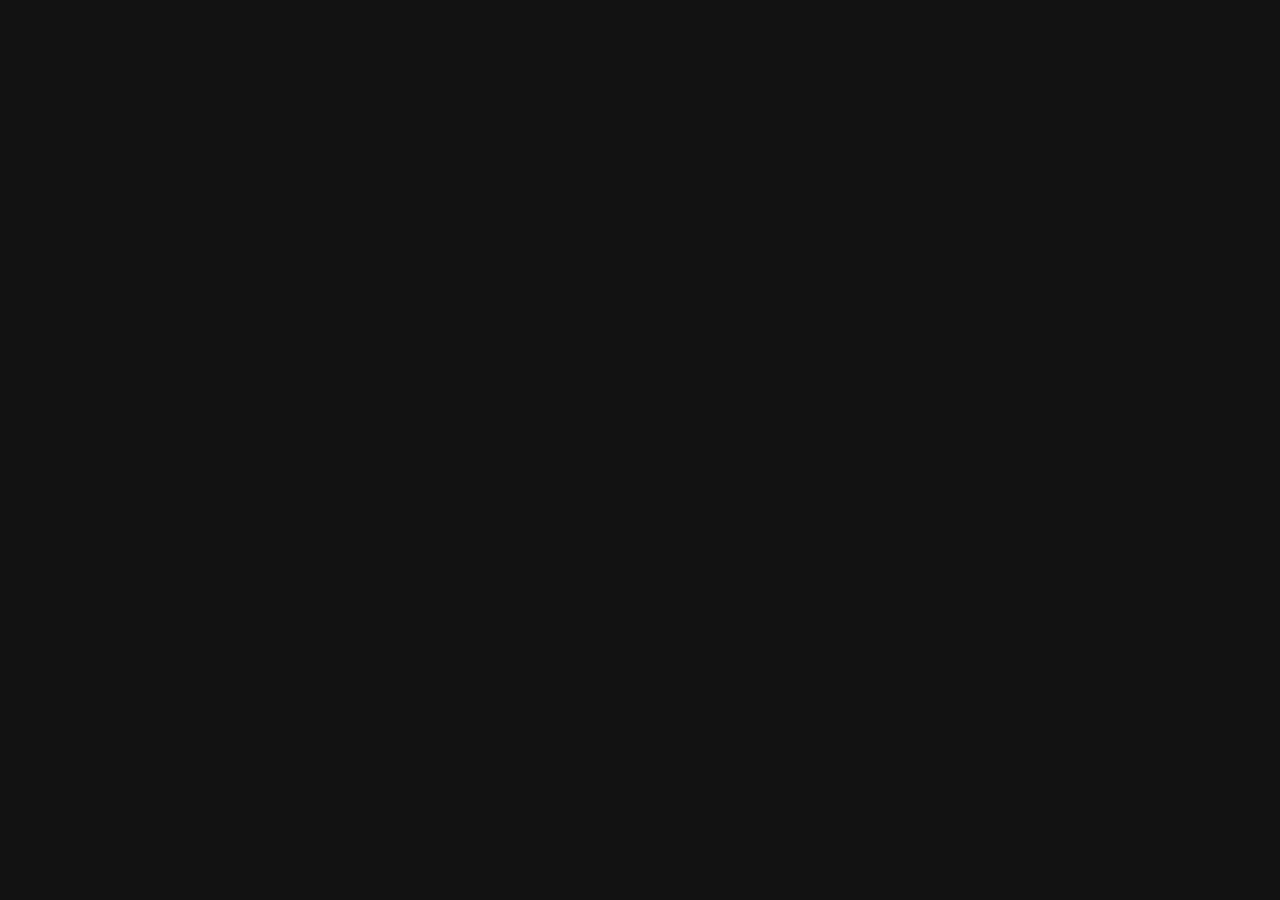
==== index.html @ 2332239e "Переписан лендинг: новая вёрстка, стили и JS (без багов, весь контент и SEO сохранены)" ====
<!DOCTYPE html>
<html lang="ru" class="no-js">
<head>
  <meta charset="UTF-8" />
  <meta name="viewport" content="width=device-width, initial-scale=1" />
  <meta name="description" content="Exeyta Launcher — красивый лаунчер Minecraft с редактором скинов и быстрым запуском." />
  <meta name="theme-color" content="#0a0710" />
  <meta name="color-scheme" content="dark" />
  <meta name="google-site-verification" content="S-ZU_tJ8VzQIzb7MxBhyv6R2FcTEi8RpM3qHMCzHUAI" />
  <meta name="keywords" content="Exeyta, Exeyta Launcher, лаунчер майнкрафт, скачать лаунчер майнкрафт, редактор скинов майнкрафт, красивый лаунчер майнкрафт, быстрый запуск майнкрафт, лаунчер для майнкрафта, Minecraft launcher, Minecraft skins editor, download Minecraft launcher, майнкрафт ланчер, майнкрафт лаунчер скачать" />
  <meta name="author" content="Exeyta" />
  <title>Exeyta Launcher — лаунчер Minecraft с редактором скинов</title>
  <link rel="canonical" href="https://exeyta.github.io/" />
  <link rel="alternate" href="https://exeyta.github.io/" hreflang="ru" />
  <link rel="alternate" href="https://exeyta.github.io/" hreflang="en" />
  <meta property="og:type" content="website" />
  <meta property="og:url" content="https://exeyta.github.io/" />
  <meta property="og:title" content="Exeyta Launcher — лаунчер Minecraft с редактором скинов" />
  <meta property="og:description" content="Красивый лаунчер Minecraft с редактором скинов и быстрым запуском. Скачай Exeyta Launcher для Windows." />
  <meta property="og:site_name" content="Exeyta Launcher" />
  <meta property="og:locale" content="ru_RU" />
  <meta property="og:image" content="https://exeyta.github.io/assets/launcher-ui.svg" />
  <meta property="og:image:width" content="1200" />
  <meta property="og:image:height" content="630" />
  <meta property="og:image:type" content="image/svg+xml" />
  <meta name="twitter:card" content="summary_large_image" />
  <meta name="twitter:site" content="@exeyta" />
  <meta name="twitter:creator" content="@exeyta" />
  <meta name="twitter:title" content="Exeyta Launcher — лаунчер Minecraft" />
  <meta name="twitter:description" content="Красивый лаунчер Minecraft с редактором скинов и быстрым запуском." />
  <meta name="twitter:image" content="https://exeyta.github.io/assets/launcher-ui.svg" />
  <script type="application/ld+json">
  {
    "@context": "https://schema.org",
    "@type": ["Organization", "WebApplication"],
    "name": "Exeyta Launcher",
    "alternateName": "Exeyta",
    "url": "https://exeyta.github.io/",
    "logo": { "@type": "ImageObject", "url": "https://exeyta.github.io/assets/favicon.svg" },
    "image": "https://exeyta.github.io/assets/launcher-ui.svg",
    "description": "Красивый лаунчер Minecraft с редактором скинов и быстрым запуском.",
    "applicationCategory": "GameApplication",
    "operatingSystem": "Windows",
    "offers": { "@type": "Offer", "price": "0", "priceCurrency": "USD", "availability": "https://schema.org/InStock" },
    "sameAs": [ "https://t.me/exeyta", "https://github.com/exeyta/exeyta-launcher" ]
  }
  </script>
  <noscript>
    <style>
      .panel { display: none !important; }
      .panel.is-active { display: block !important; }
      .tab { opacity: 0.5; }
      .tab.is-active { opacity: 1; }
      .js-only { display: none !important; }
      .hide-js { display: none !important; }
    </style>
  </noscript>
  <link rel="stylesheet" href="style.css" />
</head>
<body class="hide-js">
  <canvas id="particles" class="canvas-bg" aria-hidden="true"></canvas>
  <header class="header" role="banner">
    <div class="header-inner">
      <a class="brand" aria-label="Exeyta Launcher">
        <svg viewBox="0 0 24 24" width="24" height="24" fill="none" stroke="currentColor" stroke-width="1.6" stroke-linecap="round" stroke-linejoin="round" aria-hidden="true"><circle cx="12" cy="12" r="10" /><path d="M12 12l-4-4M12 12l4-4M12 12l-4 4M12 12l4 4M8 12h8" /></svg>
        <span>Exeyta Launcher</span>
      </a>
      <nav class="tabs-rail" role="tablist" aria-label="Разделы лаунчера">
        <button class="tab is-active" role="tab" id="tab-home" aria-controls="panel-home" aria-selected="true" tabindex="0"><span class="tab-glow" aria-hidden="true"></span>Главная</button>
        <button class="tab" role="tab" id="tab-features" aria-controls="panel-features" aria-selected="false" tabindex="-1"><span class="tab-glow" aria-hidden="true"></span>Возможности</button>
        <button class="tab" role="tab" id="tab-editor" aria-controls="panel-editor" aria-selected="false" tabindex="-1"><span class="tab-glow" aria-hidden="true"></span>Редактор скинов</button>
        <button class="tab" role="tab" id="tab-download" aria-controls="panel-download" aria-selected="false" tabindex="-1"><span class="tab-glow" aria-hidden="true"></span>Скачать</button>
        <span class="tab-ink" aria-hidden="true"></span>
      </nav>
      <div class="header-actions">
        <a class="btn btn-ghost" href="https://t.me/exeyta" target="_blank" rel="noopener noreferrer" aria-label="Telegram"><svg viewBox="0 0 24 24" width="18" height="18" fill="none" stroke="currentColor" stroke-width="1.8" stroke-linecap="round" stroke-linejoin="round" aria-hidden="true"><path d="M5 3l8 4.5L5 15l4 2V3z" /></svg><span class="visually-hidden">Telegram</span></a>
        <a class="btn btn-ghost" href="https://github.com/exeyta/exeyta-launcher" target="_blank" rel="noopener noreferrer" aria-label="GitHub"><svg viewBox="0 0 24 24" width="18" height="18" fill="none" stroke="currentColor" stroke-width="1.8" stroke-linecap="round" stroke-linejoin="round" aria-hidden="true"><path d="M9 19c-5 1.5-5-2.5-7-3m14 6v-3.8m0 0L9.6 12.6c-1.1-.1-1.5 1.4-1.5 1.4m14 6v-3.8m0 0L9.6 12.6c-1.1-.1-1.5 1.4-1.5 1.4m14 6v-3.8m0 0L9.6 12.6c-1.1-.1-1.5 1.4-1.5 1.4" /></svg><span class="visually-hidden">GitHub</span></a>
        <button class="btn btn-ghost mobile-menu" id="mobile-menu" aria-controls="menu-list" aria-expanded="false"><span class="visually-hidden">Меню</span></button>
      </div>
    </div>
    <div class="mobile-panel" id="menu-list" role="menu" hidden>
      <a class="mobile-item" data-tab-link="panel-home">Главная</a>
      <a class="mobile-item" data-tab-link="panel-features">Возможности</a>
      <a class="mobile-item" data-tab-link="panel-editor">Редактор скинов</a>
      <a class="mobile-item" data-tab-link="panel-download">Скачать</a>
  <main id="main" role="main">

    <!-- ================= PANEL: ГЛАВНАЯ ================= -->
    <div class="panel is-active" id="panel-home" role="tabpanel" aria-labelledby="tab-home" tabindex="0" data-panel="Главная">
      <section class="hero" aria-labelledby="hero-title">
        <div class="hero-deco" aria-hidden="true">
          <div class="hero-glow hero-glow-a"></div>
          <div class="hero-glow hero-glow-b"></div>
          <div class="hero-grid"></div>
        </div>

        <img id="hero-mock" src="assets/launcher-ui.svg" alt="Exeyta Launcher preview" class="hero-mock js-only" />

        <div class="hero-content">
          <div class="hero-eyebrow reveal" style="--i:0">Лаунчер нового поколения для Minecraft</div>
          <h1 class="hero-title reveal grad" id="hero-title" style="--i:1">Exeyta <span class="accent">Launcher</span></h1>
          <p class="hero-lead reveal" style="--i:2">Красивый интерфейс, быстрый запуск и встроенный редактор скинов. Забудь о хаосе — всё в одном окне.</p>

          <div class="hero-ctas reveal" style="--i:3">
            <a class="btn btn-primary btn-lg magnetic" href="https://github.com/exeyta/exeyta-launcher/releases/latest/download/ExeytaSetup.exe">
              Скачать для Windows
              <span class="btn-arrow" aria-hidden="true">→</span>
            </a>
          </div>

          <div class="hero-chips reveal" style="--i:4">
            <button class="chip chip-outline" data-modal-open="panel-features">Возможности <span aria-hidden="true">→</span></button>
            <button class="chip chip-outline" data-modal-open="panel-editor">Редактор скинов <span aria-hidden="true">→</span></button>
            <button class="chip chip-outline" data-modal-open="panel-download">Как установить <span aria-hidden="true">→</span></button>
          </div>

          <div class="hero-stats reveal" style="--i:5">
            <div class="stat">
              <strong>3</strong><span>раздела</span>
            </div>
            <div class="stat">
              <strong>1 клик</strong><span>запуск</span>
            </div>
            <div class="stat">
              <strong>Альфа</strong><span>статус</span>
            </div>
          </div>
        </div>
      </section>
    </div>

      <hr class="mobile-rule">
      <a class="mobile-item mobile-link" href="https://t.me/exeyta" target="_blank" rel="noopener noreferrer">Telegram</a>
      <a class="mobile-item mobile-link" href="https://github.com/exeyta/exeyta-launcher" target="_blank" rel="noopener noreferrer">GitHub</a>
    </div>
    <!-- ================= PANEL: ВОЗМОЖНОСТИ ================= -->
    <div class="panel" id="panel-features" role="tabpanel" aria-labelledby="tab-features" aria-label="Возможности" tabindex="0" data-panel="Возможности" hidden>
      <section class="section section-features" id="features" aria-labelledby="features-title">
        <div class="section-head">
          <h2 class="grad reveal" id="features-title" style="--i:0">Всё для игры — в одном окне</h2>
          <p class="section-lead reveal" style="--i:1">Без лишних вкладок и хаоса. Запуск, скины, настройки и сообщество.</p>
          <span class="head-rule reveal" style="--i:2" aria-hidden="true"></span>
        </div>

        <div class="feature-grid">
          <article class="card reveal" style="--i:3">
            <span class="card-icon reveal" style="--i:4" aria-hidden="true">
              <svg viewBox="0 0 24 24" width="22" height="22" fill="none" stroke="currentColor" stroke-width="1.7" stroke-linecap="round" stroke-linejoin="round" aria-hidden="true"><path d="M12 2L2 7l10 5 10-5-10-5z" /><path d="M2 17l10 5 10-5" /><path d="M2 12l10 5 10-5" /></svg>
            </span>
            <h3 class="reveal" style="--i:5">Быстрый запуск</h3>
            <p class="reveal" style="--i:6">Одним кликом — в игру. Нет лишних окон и ожиданий.</p>
          </article>

          <article class="card reveal" style="--i:7">
            <span class="card-icon reveal" style="--i:8" aria-hidden="true">
              <svg viewBox="0 0 24 24" width="22" height="22" fill="none" stroke="currentColor" stroke-width="1.7" stroke-linecap="round" stroke-linejoin="round" aria-hidden="true"><rect width="20" height="14" x="2" y="5" rx="2" /><path d="M2 12h20M2 9h20M2 15h20" /></svg>
            </span>
            <h3 class="reveal" style="--i:9">Редактор скинов</h3>
            <p class="reveal" style="--i:10">Рисуй и правь скины прямо в лаунчере, без сторонних программ.</p>
          </article>

          <article class="card reveal" style="--i:11">
            <span class="card-icon reveal" style="--i:12" aria-hidden="true">
              <svg viewBox="0 0 24 24" width="22" height="22" fill="none" stroke="currentColor" stroke-width="1.7" stroke-linecap="round" stroke-linejoin="round" aria-hidden="true"><circle cx="12" cy="12" r="10" /><path d="M12 6v12M12 12l4 4" /></svg>
            </span>
            <h3 class="reveal" style="--i:13">Настройки профиля</h3>
            <p class="reveal" style="--i:14">Логин, пароль, версия и оптимизация под твой ПК.</p>
          </article>

          <article class="card reveal" style="--i:15">
            <span class="card-icon reveal" style="--i:16" aria-hidden="true">
              <svg viewBox="0 0 24 24" width="22" height="22" fill="none" stroke="currentColor" stroke-width="1.7" stroke-linecap="round" stroke-linejoin="round" aria-hidden="true"><path d="M3 12l2-2m0 0l7-7 7 7M3 12l2 2m0 0l7 7 7-7" /></svg>
            </span>
            <h3 class="reveal" style="--i:17">Сообщество Telegram</h3>
            <p class="reveal" style="--i:18">Новости, обновления и поддержка в чате.</p>
          </article>
        </div>

        <div class="feature-cta reveal" style="--i:19">
          <a class="btn btn-outline" href="https://t.me/exeyta">Присоединиться к чату</a>
        </div>
      </section>
    </div>

  </header>
  </main>

    <!-- ================= PANEL: РЕДАКТОР СКИНОВ ================= -->
    <div class="panel" id="panel-editor" role="tabpanel" aria-labelledby="tab-editor" aria-label="Редактор скинов" tabindex="0" data-panel="Редактор скинов" hidden>
      <section class="section section-editor" id="editor" aria-labelledby="editor-title">
        <div class="section-head">
          <h2 class="grad reveal" id="editor-title" style="--i:0">Редактор скина без лишнего</h2>
          <p class="reveal" style="--i:1">Рисуй, превью, экспорт — всё внутри лаунчера.</p>
          <span class="head-rule reveal" style="--i:2" aria-hidden="true"></span>
        </div>

        <div class="editor-split">
          <div class="editor-copy reveal" style="--i:3">
            <h3>Открывай любой скин</h3>
            <p>Загрузи свой PNG или выбери встроенный шаблон. Редактор поддерживает классические скины 64×64 и новые модели Алекс/Стив.</p>
            <h3>Кисти и слои</h3>
            <p>Рисование пиксель-в-пиксель с undo/redo. Слои для головы, тела, рук и ног можно включать и выключать.</p>
            <h3>Экспорт в один клик</h3>
            <p>Сохрани результат напрямую в профиль Exeyta Launcher — скин применится при следующем запуске.</p>
          </div>

          <div class="editor-visual reveal" style="--i:4">
            <svg class="skin-mock" viewBox="0 0 560 360" xmlns="http://www.w3.org/2000/svg" aria-hidden="true" focusable="false">
              <defs>
                <linearGradient id="skinGrad" x1="0%" y1="0%" x2="100%" y2="100%">
                  <stop offset="0%" stop-color="#ff8a3d" />
                  <stop offset="100%" stop-color="#7c4dff" />
                </linearGradient>
              </defs>
              <rect width="560" height="360" rx="24" fill="none" stroke="rgba(255,255,255,0.08)" stroke-width="1" />
              <g fill="url(#skinGrad)" opacity="0.9">
                <rect x="230" y="110" width="100" height="140" rx="8" />
                <rect x="170" y="140" width="60" height="110" rx="6" />
                <rect x="330" y="140" width="60" height="110" rx="6" />
                <rect x="240" y="280" width="80" height="60" rx="6" />
              </g>
              <circle cx="280" cy="120" r="12" fill="rgba(255,255,255,0.15)" />
              <circle cx="280" cy="120" r="6" fill="#fff" />
            </svg>
          </div>
        </div>
      </section>
    </div>


    <!-- ================= PANEL: СКАЧАТЬ ================= -->
    <div class="panel" id="panel-download" role="tabpanel" aria-labelledby="tab-download" aria-label="Скачать" tabindex="0" data-panel="Скачать" hidden>
      <section class="section section-download" id="download" aria-labelledby="download-title">
        <div class="section-head">
          <h2 class="grad reveal" id="download-title" style="--i:0">Готов играть?</h2>
          <p class="reveal" style="--i:1">Скачай Exeyta Launcher для Windows — установщик сразу с последнего релиза GitHub.</p>
          <span class="head-rule reveal" style="--i:2" aria-hidden="true"></span>
        </div>

        <div class="download-card reveal" style="--i:3">
          <span class="dl-sheen" aria-hidden="true"></span>
          <div class="dl-inner">
            <span class="chip chip-outline small">Версия 0.1.0-alpha</span>
            <h3>Exeyta Launcher для Windows</h3>
            <p>Установщик сразу с последнего релиза GitHub. Скоро — больше платформ.</p>
            <div class="download-actions">
              <a class="btn btn-primary btn-lg magnetic" href="https://github.com/exeyta/exeyta-launcher/releases/latest/download/ExeytaSetup.exe">
                Скачать ExeytaSetup.exe
                <span class="btn-arrow" aria-hidden="true">↓</span>
              </a>
            </div>
            <p class="fine">⭐ <strong>АЛЬФА-ВЕРСИЯ</strong> · всегда последняя сборка с GitHub Releases · исходный код: <a href="https://github.com/exeyta/exeyta-launcher" target="_blank" rel="noopener noreferrer">GitHub</a> · чат: <a href="https://t.me/exeyta" target="_blank" rel="noopener noreferrer">Telegram</a></p>
          </div>
        </div>

        <div class="install-steps reveal" style="--i:4">
          <h3>Как установить</h3>
          <ol>
            <li>Скачай <code>ExeytaSetup.exe</code> кнопкой выше.</li>
            <li>Запусти установщик и следуй инструкции на экране.</li>
            <li>Войди в аккаунт Microsoft или создай новый.</li>
            <li>Нажми «Играть» — лаунчер сам подтянет версию и скин.</li>
          </ol>
        </div>
      </section>
    </div>


    <!-- ================= MODAL: ПАСХАЛКА 67 ================= -->
    <div class="modal easter" id="easter" role="dialog" aria-modal="true" aria-labelledby="easter-title" hidden>
      <span class="easter-bg" aria-hidden="true">
        <span class="easter-mesh easter-mesh-a"></span>
        <span class="easter-mesh easter-mesh-b"></span>
        <span class="easter-rays"></span>
      </span>
      <button class="modal-close easter-close" type="button" aria-label="Закрыть" data-modal-close>
        <svg viewBox="0 0 24 24" width="20" height="20" fill="none" stroke="currentColor" stroke-width="1.8" stroke-linecap="round" aria-hidden="true"><path d="M6 6l12 12M18 6L6 18" /></svg>
      </button>
      <div class="modal-card easter-card">
        <h2 class="visually-hidden" id="easter-title">Пасхалка 67</h2>
        <div class="easter-core">
          <div class="easter-digit">6</div>
          <div class="easter-digit">7</div>
        </div>
        <p class="easter-note">Скинь этот скрин в чат <a href="https://t.me/ouroptions" target="_blank" rel="noopener noreferrer">https://t.me/ouroptions</a></p>
      </div>
    </div>

    <!-- ================= MODAL: РАЗДЕЛ ================= -->
    <div class="modal modal-panel" id="panel-modal" role="dialog" aria-modal="true" aria-labelledby="panel-modal-title" hidden>
      <span class="modal-bg" aria-hidden="true">
        <span class="modal-mesh modal-mesh-a"></span>
        <span class="modal-mesh modal-mesh-b"></span>
      </span>
      <button class="modal-close" type="button" aria-label="Закрыть окно раздела" data-modal-close>
        <svg viewBox="0 0 24 24" width="20" height="20" fill="none" stroke="currentColor" stroke-width="1.8" stroke-linecap="round" aria-hidden="true"><path d="M6 6l12 12M18 6L6 18" /></svg>
      </button>
      <div class="modal-card">
        <p class="modal-eyebrow" aria-hidden="true">Раздел</p>
        <h2 class="grad" id="panel-modal-title">Раздел</h2>
        <div class="modal-body" id="panel-modal-body"></div>
        <div class="modal-actions">
          <a class="btn btn-primary magnetic" id="panel-modal-dl" href="https://github.com/exeyta/exeyta-launcher/releases/latest/download/ExeytaSetup.exe">Скачать лаунчер</a>
          <button class="btn btn-ghost magnetic" type="button" data-modal-close>Закрыть</button>
        </div>
      </div>
    </div>

  <footer class="footer">
    <div class="footer-inner">
      <div class="footer-brand">
        <svg viewBox="0 0 24 24" width="20" height="20" fill="none" stroke="currentColor" stroke-width="1.6" stroke-linecap="round" stroke-linejoin="round" aria-hidden="true"><circle cx="12" cy="12" r="10" /><path d="M12 12l-4-4M12 12l4-4M12 12l-4 4M12 12l4 4M8 12h8" /></svg>
        <span>Exeyta Launcher</span>
      </div>
      <p class="footer-copy">© <span id="year"></span> Exeyta Launcher · сделано для сообщества</p>
      <nav class="footer-links" aria-label="Ссылки проекта">
        <a href="https://t.me/exeyta" target="_blank" rel="noopener noreferrer">Telegram</a>
        <a href="https://github.com/exeyta/exeyta-launcher" target="_blank" rel="noopener noreferrer">GitHub</a>
      </nav>
    </div>
  </footer>

  <script src="script.js"></script>
</body>
</html>
---- style.css ----
:root {
  --bg: #0a0710;
  --bg-2: #120b1a;
  --panel: rgba(20, 13, 28, 0.72);
  --border: rgba(255, 255, 255, 0.08);
  --border-focus: rgba(255, 138, 61, 0.5);
  --text: #fff7ed;
  --text-dim: rgba(255, 247, 237, 0.7);
  --muted: #a99bb6;
  --accent: #ff8a3d;
  --accent-soft: rgba(255, 138, 61, 0.16);
  --success: #4de1ff;
  --grad: linear-gradient(135deg, #ff8a3d 0%, #ff4d6d 55%, #7c4dff 100%);
  --radius: 20px;
  --radius-lg: 28px;
  --shadow: 0 24px 56px -16px rgba(0, 0, 0, 0.7);
  --transition: 400ms cubic-bezier(0.16, 1, 0.3, 1);
  --font: "Inter", system-ui, -apple-system, "Segoe UI", Roboto, sans-serif;
  --font-display: "Space Grotesk", "Inter", system-ui, -apple-system, "Segoe UI", sans-serif;
}

* { box-sizing: border-box; margin: 0; padding: 0; }
html { scroll-behavior: smooth; scroll-padding-top: 80px; }
body {
  margin: 0;
  min-height: 100vh;
  font-family: var(--font);
  font-size: 16px;
  line-height: 1.6;
  color: var(--text);
  background: var(--bg);
  overflow-x: hidden;
  -webkit-font-smoothing: antialiased;
}
img, svg { display: block; max-width: 100%; }
a { color: inherit; text-decoration: none; }
button { font: inherit; color: inherit; background: none; border: none; cursor: pointer; }
ul { list-style: none; }
.visually-hidden { position: absolute; width: 1px; height: 1px; padding: 0; margin: -1px; overflow: hidden; clip: rect(0 0 0 0); border: 0; }
.hide-js { display: none !important; }

.canvas-bg { position: fixed; inset: 0; z-index: 0; opacity: 0.6; pointer-events: none; }

.header {
  position: fixed;
  inset: 0 0 auto 0;
  z-index: 100;
  height: 80px;
  background: rgba(10, 7, 16, 0.6);
  border-bottom: 1px solid var(--border);
  backdrop-filter: blur(16px);
  -webkit-backdrop-filter: blur(16px);
}
.header-inner {
  max-width: 1200px;
  margin: 0 auto;
  padding: 0 24px;
  height: 100%;
  display: flex;
  align-items: center;
  justify-content: space-between;
  gap: 16px;
}
.brand {
  display: flex;
  align-items: center;
  gap: 10px;
  font-family: var(--font-display);
  font-weight: 700;
  font-size: 1.25rem;
  color: var(--text);
}
.brand svg { width: 22px; height: 22px; color: var(--accent); }

.tabs-rail { display: flex; gap: 0; align-items: center; position: relative; height: 44px; }
.tab {
  position: relative;
  padding: 0 22px;
  height: 100%;
  background: transparent;
  border: none;
  color: var(--muted);
  font-family: var(--font-display);
  font-weight: 600;
  font-size: 0.95rem;
  cursor: pointer;
  transition: color 0.3s;
  z-index: 2;
}
.tab.is-active { color: var(--text); }
.tab:hover { color: var(--text); }
.tab-glow {
  position: absolute;
  inset: 0;
  border-radius: 10px;
  background: var(--grad);
  opacity: 0;
  transition: opacity 0.4s;
  z-index: -1;
  filter: blur(12px);
}
.tab.is-active .tab-glow { opacity: 0.55; }

.tab-ink {
  position: absolute;
  left: 0;
  bottom: 0;
  height: 3px;
  background: var(--grad);
  border-radius: 2px;
  transition: transform 0.4s var(--transition), width 0.4s var(--transition);
  z-index: 1;
  pointer-events: none;
}

.header-actions { display: flex; align-items: center; gap: 10px; }
.btn {
  display: inline-flex;
  align-items: center;
  gap: 8px;
  padding: 10px 18px;
  border-radius: 12px;
  font-weight: 600;
  font-size: 0.95rem;
  transition: transform 0.2s, box-shadow 0.2s, background 0.2s;
  cursor: pointer;
  border: 1px solid transparent;
}
.btn-ghost { background: rgba(255,255,255,0.05); color: var(--text); border-color: var(--border); }
.btn-ghost:hover { background: rgba(255,255,255,0.1); border-color: rgba(255,255,255,0.2); }
.btn-primary {
  background: var(--grad);
  color: #fff;
  box-shadow: 0 10px 24px -8px rgba(255,138,61,0.45);
}
.btn-primary:hover {
  transform: translateY(-1px);
  box-shadow: 0 18px 36px -12px rgba(255,138,61,0.6);
}
.btn-outline {
  background: transparent;
  color: var(--text);
  border-color: var(--border);
}
.btn-outline:hover { border-color: var(--accent); color: var(--accent); }
.btn.lg { padding: 12px 24px; font-size: 1rem; }
.btn-arrow { font-weight: 700; font-size: 1.1rem; }
.mobile-menu { display: none; }

.mobile-panel {
  position: absolute;
  top: 100%;
  left: 0;
  right: 0;
  background: var(--bg-2);
  border-bottom: 1px solid var(--border);
  padding: 16px 24px;
  display: none;
  flex-direction: column;
  gap: 8px;
  z-index: 50;
}
.mobile-item {
  display: block;
  padding: 10px 14px;
  border-radius: 10px;
  color: var(--text-dim);
  font-weight: 500;
}
.mobile-item:hover { background: rgba(255,255,255,0.06); color: var(--text); }
.mobile-rule { border: none; border-top: 1px solid var(--border); margin: 8px 0; }
.mobile-link { color: var(--muted); font-size: 0.9rem; }
.mobile-link:hover { color: var(--accent); }

/* Sections */
section { padding: 110px 24px 80px; max-width: 1200px; margin: 0 auto; }
.section-head {
  display: flex;
  flex-direction: column;
  gap: 12px;
  text-align: center;
  margin-bottom: 56px;
}
.grad {
  background: var(--grad);
  -webkit-background-clip: text;
  -webkit-text-fill-color: transparent;
  background-clip: text;
  font-family: var(--font-display);
  font-weight: 700;
}
.section-lead {
  color: var(--text-dim);
  font-size: 1.05rem;
  max-width: 620px;
  margin: 0 auto;
}
.head-rule {
  width: 48px;
  height: 3px;
  background: var(--grad);
  margin: 0 auto;
  border-radius: 2px;
}

/* Reveal */
.reveal { opacity: 0; transform: translateY(20px); transition: opacity 0.7s var(--transition), transform 0.7s var(--transition); }
.reveal.is-in { opacity: 1; transform: none; }
/* Hero */
.hero { position: relative; padding-top: 160px; isolation: isolate; }
.hero-deco { position: absolute; inset: 0; z-index: -1; overflow: hidden; }
.hero-glow {
  position: absolute;
  border-radius: 50%;
  filter: blur(64px);
  opacity: 0.35;
  animation: glow-move 12s ease-in-out infinite alternate;
}
.hero-glow-a {
  top: -12%; right: -10%;
  width: 520px; height: 520px;
  background: var(--accent);
  animation-delay: 0s;
}
.hero-glow-b {
  bottom: -10%; left: -12%;
  width: 600px; height: 600px;
  background: #7c4dff;
  animation-delay: -4s;
}
.hero-grid {
  position: absolute; inset: 0;
  background-image:
    linear-gradient(rgba(255,255,255,0.03) 1px, transparent 1px),
    linear-gradient(90deg, rgba(255,255,255,0.03) 1px, transparent 1px);
  background-size: 32px 32px;
  mask-image: radial-gradient(circle at 30% 30%, #000 0%, transparent 60%);
  mask-size: 200% 200%;
  animation: grid-pan 20s linear infinite;
}
@keyframes glow-move { from { transform: translate(0,0); } to { transform: translate(40px, -30px) scale(1.1); } }
@keyframes grid-pan { from { background-position: 0 0; } to { background-position: 100% 100%; } }

.hero-mock {
  position: relative;
  width: 100%;
  max-width: 640px;
.hero-stats {
  display: flex;
  justify-content: center;
  gap: 40px;
  padding-top: 32px;
  border-top: 1px solid var(--border);
}
.stat strong { display: block; font-size: 1.5rem; font-family: var(--font-display); font-weight: 700; color: var(--text); }
.stat span { font-size: 0.85rem; color: var(--muted); }

/* Panels switching */
.panel { display: none; }
.panel.is-active { display: block; }

/* Cards */
.feature-grid {
  display: grid;
  grid-template-columns: repeat(auto-fit, minmax(250px, 1fr));
  gap: 20px;
}
.card {
  background: var(--panel);
  border: 1px solid var(--border);
  border-radius: var(--radius);
  padding: 28px 24px;
  transition: transform 0.3s, border-color 0.3s, box-shadow 0.3s;
}
.card:hover {
  border-color: rgba(255,255,255,0.18);
  transform: translateY(-4px);
  box-shadow: var(--shadow);
}
/* Editor panel */
.editor-split {
  display: grid;
  grid-template-columns: 1fr 1fr;
  gap: 40px;
  align-items: start;
}
.editor-copy h3 { font-family: var(--font-display); font-weight: 700; font-size: 1.15rem; margin: 24px 0 10px; color: var(--text); }
.editor-copy h3:first-child { margin-top: 0; }
.editor-copy p { color: var(--text-dim); font-size: 0.98rem; line-height: 1.7; margin-bottom: 12px; }
.skin-mock {
  width: 100%;
  max-width: 560px;
  margin: 0 auto;
  filter: drop-shadow(0 20px 30px rgba(0,0,0,0.4));
}

/* Download card */
.download-card {
  position: relative;
  background: var(--panel);
  border: 1px solid var(--border);
  border-radius: var(--radius-lg);
  overflow: hidden;
  padding: 40px 32px;
  box-shadow: var(--shadow);
}
.dl-sheen {
  position: absolute;
  top: -50%; left: -50%; width: 200%; height: 200%;
  background: linear-gradient(to right, transparent, rgba(255,255,255,0.04), transparent);
  transform: rotate(25deg);
  animation: sheen 6s infinite;
}
@keyframes sheen { 0% { transform: translateX(-100%) rotate(25deg); } 40%, 100% { transform: translateX(250%) rotate(25deg); } }
.dl-inner { position: relative; z-index: 2; text-align: center; }
.download-actions { margin: 24px 0 16px; }
.fine { font-size: 0.85rem; color: var(--muted); line-height: 1.6; }
.fine a { color: var(--accent); text-decoration: underline; font-size: 0.85rem; }
.fine a:hover { text-decoration: none; }

.install-steps h3 { font-family: var(--font-display); font-weight: 700; font-size: 1.2rem; margin: 24px 0 14px; color: var(--text); }
.install-steps ol { display: flex; flex-direction: column; gap: 12px; color: var(--text-dim); font-size: 1rem; line-height: 1.7; }
.install-steps li { padding-left: 26px; position: relative; }
.install-steps li::before {
/* Modes */
.modal {
  position: fixed;
  inset: 0;
  z-index: 200;
  display: none;
  align-items: center;
  justify-content: center;
  padding: 24px;
}
.modal[hidden] { display: none !important; }
.modal:not([hidden]) { display: flex; }
.modal-bg, .easter-bg {
  position: absolute;
  inset: 0;
  background: rgba(10,7,16,0.75);
  backdrop-filter: blur(8px);
  -webkit-backdrop-filter: blur(8px);
}
.modal-mesh, .easter-mesh {
  position: absolute;
  border-radius: 50%;
  filter: blur(60px);
  opacity: 0.25;
  animation: mesh-pulse 8s ease-in-out infinite;
}
.modal-mesh-a { top: -10%; left: -10%; width: 600px; height: 600px; background: #ff8a3d; animation-delay: 0s; }
.modal-mesh-b { bottom: -10%; right: -10%; width: 700px; height: 700px; background: #7c4dff; animation-delay: -3s; }
.easter-mesh-a { top: -20%; left: -20%; width: 700px; height: 700px; background: #ff8a3d; opacity: 0.45; }
.easter-mesh-b { bottom: -20%; right: -20%; width: 800px; height: 800px; background: #7c4dff; opacity: 0.45; }
.easter-rays {
  position: absolute; inset: 0;
  background: radial-gradient(circle, rgba(255,138,61,0.12) 0%, transparent 70%);
  animation: rays 4s linear infinite;
}
@keyframes mesh-pulse { 0%, 100% { transform: scale(1); } 50% { transform: scale(1.05); } }
@keyframes rays { from { transform: rotate(0deg); } to { transform: rotate(360deg); } }

.modal-close {
  position: absolute;
  top: 20px; right: 20px;
  width: 40px; height: 40px;
  background: rgba(255,255,255,0.08);
  border: 1px solid var(--border);
  border-radius: 12px;
  color: var(--text);
  display: flex; align-items: center; justify-content: center;
  z-index: 10;
  transition: 0.3s;
}
.modal-close:hover { background: var(--accent); border-color: var(--accent); }

.modal-card {
  position: relative;
  z-index: 5;
  width: 100%;
  max-width: 480px;
  background: var(--panel);
  border: 1px solid var(--border);
  border-radius: var(--radius-lg);
  padding: 40px 32px;
  text-align: center;
  box-shadow: var(--shadow);
  animation: modal-up 0.5s var(--transition);
}
@keyframes modal-up { from { opacity: 0; transform: translateY(24px) scale(0.98); } to { opacity: 1; transform: none; } }

.modal-eyebrow { font-family: var(--font-display); font-weight: 600; font-size: 0.85rem; letter-spacing: 0.12em; text-transform: uppercase; color: var(--muted); margin-bottom: 10px; }
.modal-card h2 { font-family: var(--font-display); font-weight: 800; font-size: 2rem; line-height: 1.1; margin-bottom: 20px; }
.easter-core { display: flex; gap: 10px; justify-content: center; margin-bottom: 16px; }
.easter-digit {
  width: 56px; height: 56px; border-radius: 16px;
  background: rgba(255,255,255,0.06); border: 1px solid var(--border);
  display: flex; align-items: center; justify-content: center;
  font-family: var(--font-display); font-weight: 800; font-size: 1.75rem; color: var(--text);
}
.easter-note { color: var(--text-dim); font-size: 0.95rem; line-height: 1.6; }
.easter-note a { color: var(--accent); font-weight: 700; text-decoration: underline; }
.easter-note a:hover { text-decoration: none; }

.modal-actions { display: flex; gap: 12px; justify-content: center; margin-top: 26px; }

/* Footer */
.footer {
  border-top: 1px solid var(--border);
  padding: 44px 24px 60px;
  margin-top: 60px;
}
.footer-inner { max-width: 1200px; margin: 0 auto; display: flex; flex-direction: column; align-items: center; gap: 16px; text-align: center; }
.footer-brand { display: flex; align-items: center; gap: 10px; font-family: var(--font-display); font-weight: 700; font-size: 1.1rem; color: var(--text); }
.footer-brand svg { width: 20px; height: 20px; color: var(--accent); }
.footer-copy { color: var(--muted); font-size: 0.9rem; }
.footer-links { display: flex; gap: 24px; }
.footer-links a { font-size: 0.9rem; color: var(--text-dim); transition: 0.3s; }
.footer-links a:hover { color: var(--accent); }

/* Responsive */
@media (max-width: 768px) {
  .tabs-rail { display: none; }
  .mobile-menu { display: block; }
  .section { padding-top: 90px; }
  .editor-split { grid-template-columns: 1fr; gap: 32px; }
  .hero-mock { max-width: 290px; }
  .hero-stats { gap: 24px; }
  .stat strong { font-size: 1.25rem; }
  .hero-chips, .hero-ctas { flex-direction: column; align-items: center; }
  .modal-actions { flex-direction: column; }
  .modal-actions .btn { width: 100%; justify-content: center; }
}
@media (max-width: 480px) {
  .hero-title { font-size: 2rem; }
  .card { padding: 22px 18px; }
  .download-card { padding: 28px 20px; }
}

/* Reduced motion */
@media (prefers-reduced-motion: reduce) {
  .reveal { opacity: 1; transform: none; transition: none; }
  .hero-mock { animation: none; }
  .easter-rays, .easter-mesh-a, .easter-mesh-b, .modal-mesh-a, .modal-mesh-b { animation: none; display: none; }
  .dl-sheen { display: none; }
  .hero-glow-a, .hero-glow-b { animation: none; }
}

  content: counter(step-counter);
  counter-increment: step-counter;
  position: absolute; left: 0; top: 2px;
  width: 20px; height: 20px; border-radius: 50%;
  background: var(--grad); color: #000; font-weight: 700; font-size: 0.85rem;
  display: flex; align-items: center; justify-content: center;
}
.install-steps ol { counter-reset: step-counter; }

.card-icon {
  display: inline-flex;
  align-items: center;
  justify-content: center;
  width: 48px;
  height: 48px;
  border-radius: 14px;
  background: rgba(255,255,255,0.04);
  margin-bottom: 16px;
  color: var(--accent);
}
.card h3 { font-family: var(--font-display); font-weight: 700; font-size: 1.15rem; margin-bottom: 10px; color: var(--text); }
.card p { color: var(--text-dim); font-size: 0.95rem; line-height: 1.6; }

  margin: 0 auto 40px;
  filter: drop-shadow(0 24px 40px rgba(0,0,0,0.5));
  animation: float 6s ease-in-out infinite;
}
@keyframes float { 0%, 100% { transform: translateY(0); } 50% { transform: translateY(-14px); } }
.hero-content { text-align: center; }
.hero-eyebrow {
  font-family: var(--font-display);
  font-weight: 600;
  font-size: 0.95rem;
  letter-spacing: 0.14em;
  text-transform: uppercase;
  color: var(--accent);
  margin-bottom: 16px;
}
.hero-title {
  font-family: var(--font-display);
  font-weight: 800;
  font-size: clamp(2.2rem, 5vw, 4rem);
  line-height: 1.08;
  margin-bottom: 20px;
}
.accent { color: var(--text); }
.hero-lead {
  color: var(--text-dim);
  font-size: 1.15rem;
  max-width: 620px;
  margin: 0 auto 32px;
}
.hero-ctas { display: flex; justify-content: center; gap: 12px; margin-bottom: 28px; }
.hero-chips { display: flex; justify-content: center; gap: 10px; margin-bottom: 40px; }
.chip {
  display: inline-flex;
  align-items: center;
  gap: 6px;
  padding: 8px 16px;
  border-radius: 100px;
  font-size: 0.9rem;
  font-weight: 600;
  color: var(--text-dim);
  border: 1px solid var(--border);
  transition: 0.3s;
}
.chip:hover { border-color: var(--accent); color: var(--text); transform: translateY(-1px); }
.chip-outline { background: rgba(255,255,255,0.03); }
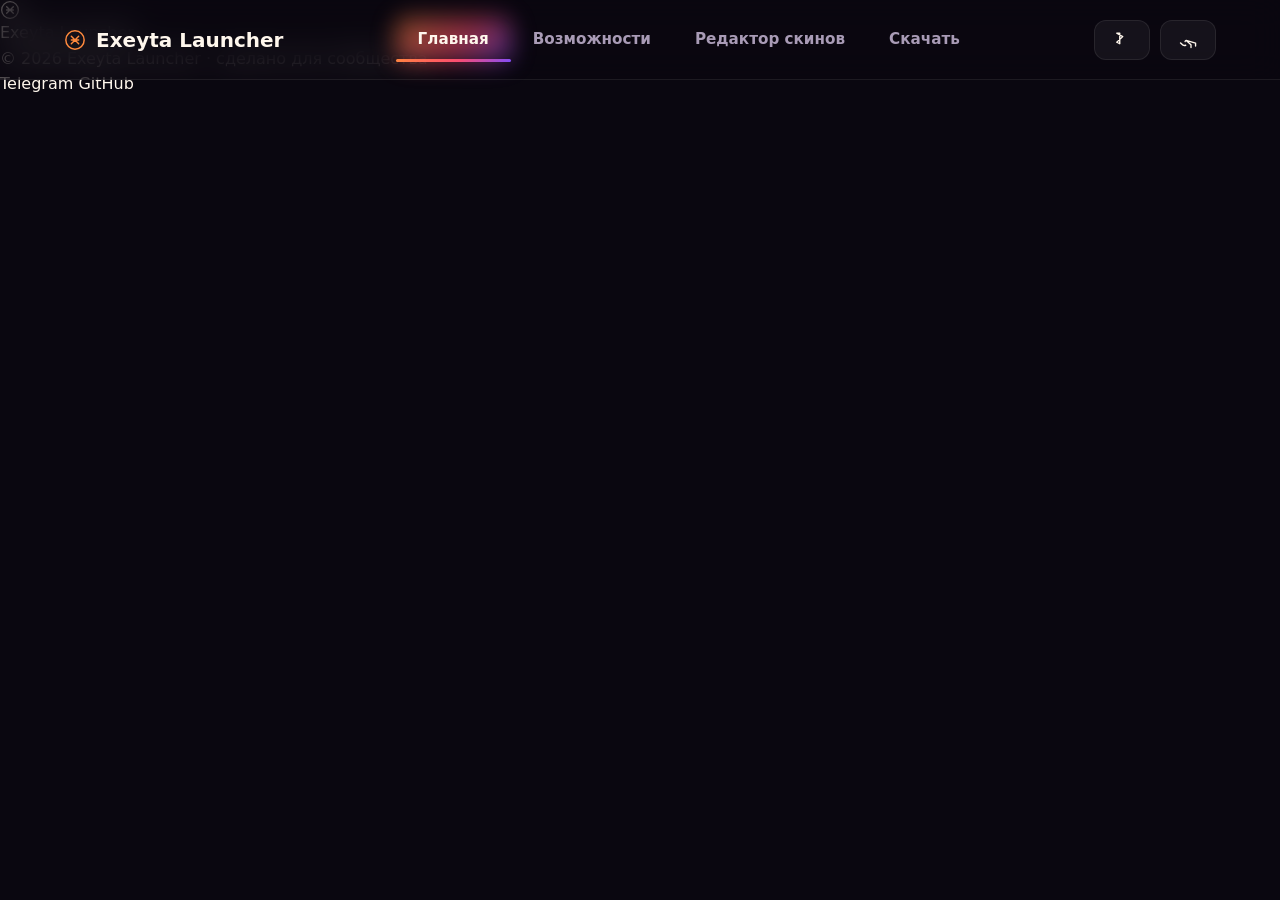
==== commit 8a7b04c9: "Добавил инлайн display:block !important к panel-home для гарантированного отображения контента" ====
--- a/index.html
+++ b/index.html
@@ -86,7 +86,7 @@
   <main id="main" role="main">
 
     <!-- ================= PANEL: ГЛАВНАЯ ================= -->
-    <div class="panel is-active" id="panel-home" role="tabpanel" aria-labelledby="tab-home" tabindex="0" data-panel="Главная">
+    <div class="panel is-active" id="panel-home" role="tabpanel" aria-labelledby="tab-home" tabindex="0" data-panel="Главная" style="display:block !important;">
       <section class="hero" aria-labelledby="hero-title">
         <div class="hero-deco" aria-hidden="true">
           <div class="hero-glow hero-glow-a"></div>
--- a/style.css
+++ b/style.css
@@ -245,6 +245,7 @@
   position: relative;
   width: 100%;
   max-width: 640px;
+}
 .hero-stats {
   display: flex;
   justify-content: center;
@@ -257,7 +258,7 @@
 
 /* Panels switching */
 .panel { display: none; }
-.panel.is-active { display: block; }
+.panel.is-active { display: block !important; }
 
 /* Cards */
 .feature-grid {
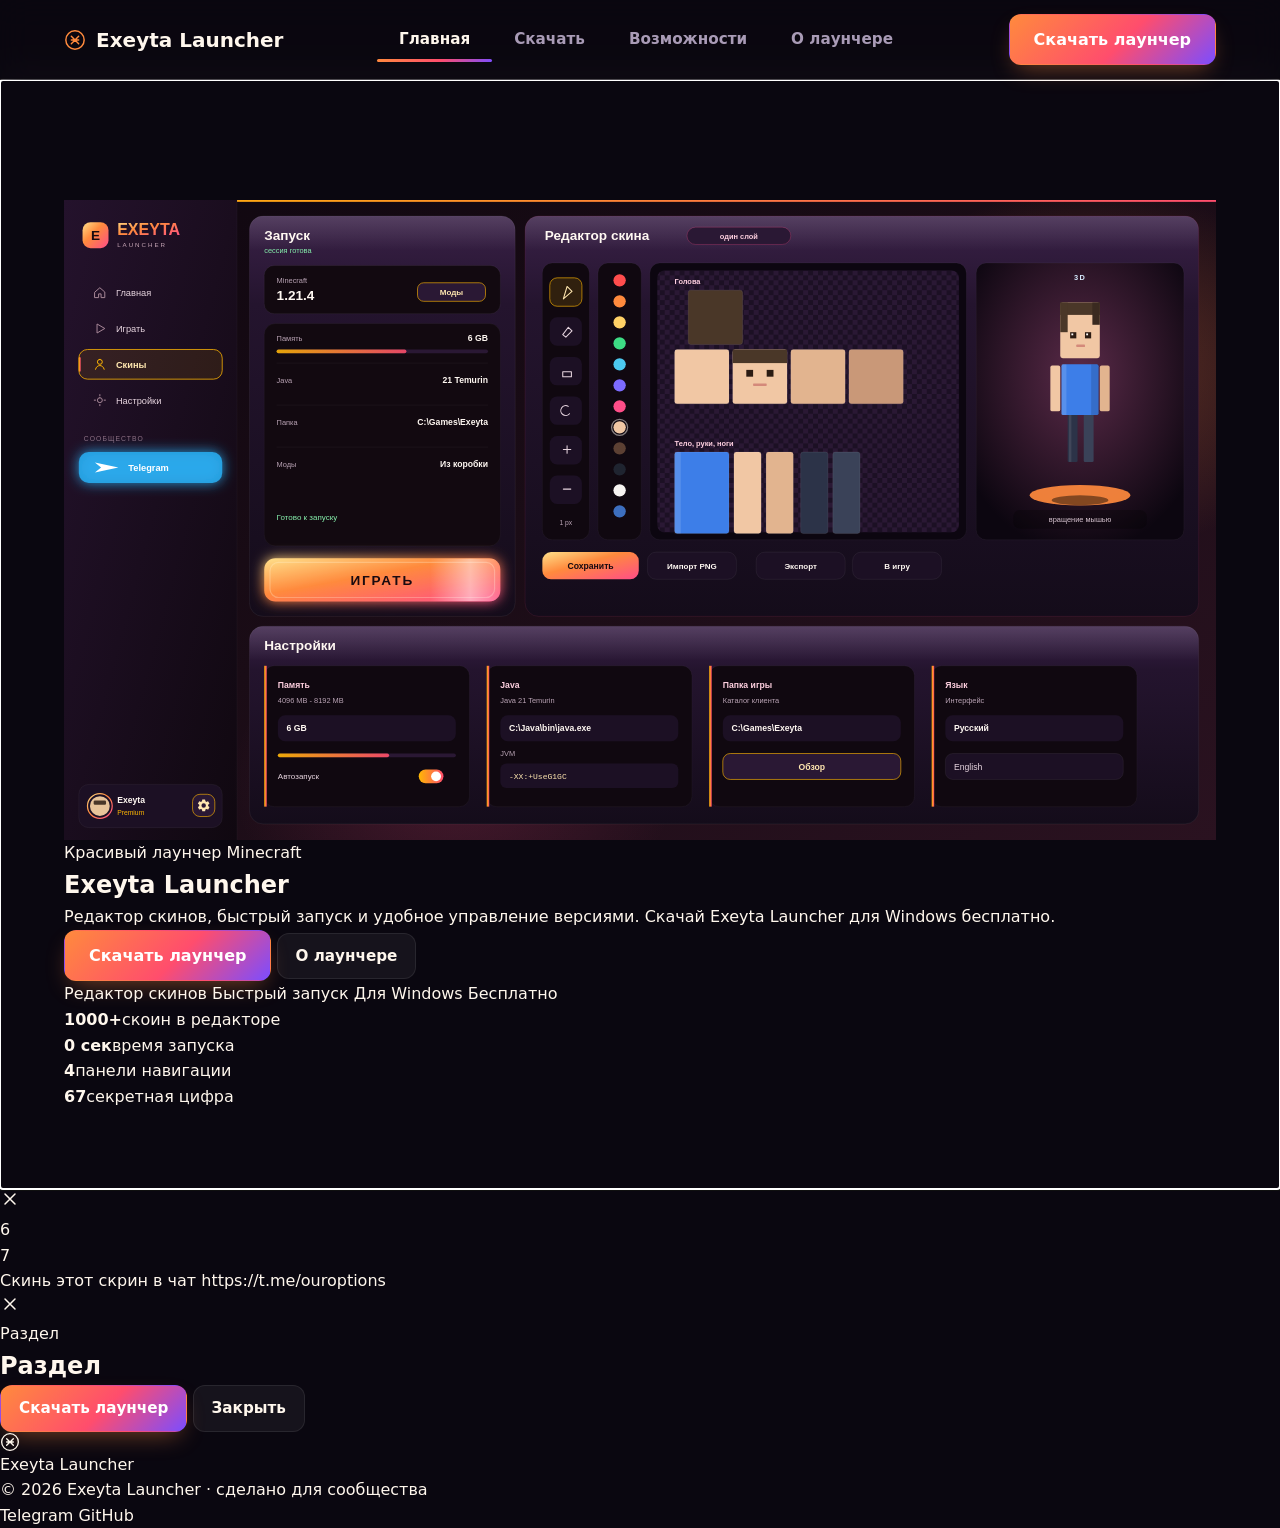
==== commit 72f431fd: "chore: rewrite site from scratch with clean HTML/CSS/JS" ====
--- a/index.html
+++ b/index.html
@@ -7,7 +7,7 @@
   <meta name="theme-color" content="#0a0710" />
   <meta name="color-scheme" content="dark" />
   <meta name="google-site-verification" content="S-ZU_tJ8VzQIzb7MxBhyv6R2FcTEi8RpM3qHMCzHUAI" />
-  <meta name="keywords" content="Exeyta, Exeyta Launcher, лаунчер майнкрафт, скачать лаунчер майнкрафт, редактор скинов майнкрафт, красивый лаунчер майнкрафт, быстрый запуск майнкрафт, лаунчер для майнкрафта, Minecraft launcher, Minecraft skins editor, download Minecraft launcher, майнкрафт ланчер, майнкрафт лаунчер скачать" />
+  <meta name="keywords" content="Exeyta, Exeyta Launcher, лаунчер майнкрафт, скачать лаунчер майнкрафт, редактор скинов майнкрафт, красивый лаунчер майнкрафт, быстрый запуск майнкрафт, лаунчер для майнкрафта, Minecraft launcher, Minecraft skins editor, download Minecraft launcher" />
   <meta name="author" content="Exeyta" />
   <title>Exeyta Launcher — лаунчер Minecraft с редактором скинов</title>
   <link rel="canonical" href="https://exeyta.github.io/" />
@@ -30,20 +30,20 @@
   <meta name="twitter:description" content="Красивый лаунчер Minecraft с редактором скинов и быстрым запуском." />
   <meta name="twitter:image" content="https://exeyta.github.io/assets/launcher-ui.svg" />
   <script type="application/ld+json">
-  {
-    "@context": "https://schema.org",
-    "@type": ["Organization", "WebApplication"],
-    "name": "Exeyta Launcher",
-    "alternateName": "Exeyta",
-    "url": "https://exeyta.github.io/",
-    "logo": { "@type": "ImageObject", "url": "https://exeyta.github.io/assets/favicon.svg" },
-    "image": "https://exeyta.github.io/assets/launcher-ui.svg",
-    "description": "Красивый лаунчер Minecraft с редактором скинов и быстрым запуском.",
-    "applicationCategory": "GameApplication",
-    "operatingSystem": "Windows",
-    "offers": { "@type": "Offer", "price": "0", "priceCurrency": "USD", "availability": "https://schema.org/InStock" },
-    "sameAs": [ "https://t.me/exeyta", "https://github.com/exeyta/exeyta-launcher" ]
-  }
+    {
+      "@context": "https://schema.org",
+      "@type": ["Organization", "WebApplication"],
+      "name": "Exeyta Launcher",
+      "alternateName": "Exeyta",
+      "url": "https://exeyta.github.io/",
+      "logo": { "@type": "ImageObject", "url": "https://exeyta.github.io/assets/favicon.svg" },
+      "image": "https://exeyta.github.io/assets/launcher-ui.svg",
+      "description": "Красивый лаунчер Minecraft с редактором скинов и быстрым запуском.",
+      "applicationCategory": "GameApplication",
+      "operatingSystem": "Windows",
+      "offers": { "@type": "Offer", "price": "0", "priceCurrency": "USD", "availability": "https://schema.org/InStock" },
+      "sameAs": [ "https://t.me/exeyta", "https://github.com/exeyta/exeyta-launcher" ]
+    }
   </script>
   <noscript>
     <style>
@@ -57,254 +57,168 @@
   </noscript>
   <link rel="stylesheet" href="style.css" />
 </head>
-<body class="hide-js">
-  <canvas id="particles" class="canvas-bg" aria-hidden="true"></canvas>
+<body class="hide-js">  <canvas id="particles" class="canvas-bg" aria-hidden="true"></canvas>
+
   <header class="header" role="banner">
     <div class="header-inner">
-      <a class="brand" aria-label="Exeyta Launcher">
-        <svg viewBox="0 0 24 24" width="24" height="24" fill="none" stroke="currentColor" stroke-width="1.6" stroke-linecap="round" stroke-linejoin="round" aria-hidden="true"><circle cx="12" cy="12" r="10" /><path d="M12 12l-4-4M12 12l4-4M12 12l-4 4M12 12l4 4M8 12h8" /></svg>
+      <div class="brand">
+        <svg viewBox="0 0 24 24" width="22" height="22" fill="none" stroke="currentColor" stroke-width="1.6" stroke-linecap="round" stroke-linejoin="round" aria-hidden="true"><circle cx="12" cy="12" r="10" /><path d="M12 12l-4-4M12 12l4-4M12 12l-4 4M12 12l4 4M8 12h8" /></svg>
         <span>Exeyta Launcher</span>
-      </a>
-      <nav class="tabs-rail" role="tablist" aria-label="Разделы лаунчера">
-        <button class="tab is-active" role="tab" id="tab-home" aria-controls="panel-home" aria-selected="true" tabindex="0"><span class="tab-glow" aria-hidden="true"></span>Главная</button>
-        <button class="tab" role="tab" id="tab-features" aria-controls="panel-features" aria-selected="false" tabindex="-1"><span class="tab-glow" aria-hidden="true"></span>Возможности</button>
-        <button class="tab" role="tab" id="tab-editor" aria-controls="panel-editor" aria-selected="false" tabindex="-1"><span class="tab-glow" aria-hidden="true"></span>Редактор скинов</button>
-        <button class="tab" role="tab" id="tab-download" aria-controls="panel-download" aria-selected="false" tabindex="-1"><span class="tab-glow" aria-hidden="true"></span>Скачать</button>
-        <span class="tab-ink" aria-hidden="true"></span>
+      </div>
+
+      <nav class="tabs-rail" aria-label="Разделы">
+        <button class="tab tab-home is-active" type="button" aria-controls="panel-home" aria-selected="true" tabindex="0">Главная</button>
+        <button class="tab" type="button" aria-controls="panel-download" aria-selected="false" tabindex="-1">Скачать</button>
+        <button class="tab" type="button" aria-controls="panel-features" aria-selected="false" tabindex="-1">Возможности</button>
+        <button class="tab" type="button" aria-controls="panel-about" aria-selected="false" tabindex="-1">О лаунчере</button>
+        <span class="tab-ink"></span>
       </nav>
+
       <div class="header-actions">
-        <a class="btn btn-ghost" href="https://t.me/exeyta" target="_blank" rel="noopener noreferrer" aria-label="Telegram"><svg viewBox="0 0 24 24" width="18" height="18" fill="none" stroke="currentColor" stroke-width="1.8" stroke-linecap="round" stroke-linejoin="round" aria-hidden="true"><path d="M5 3l8 4.5L5 15l4 2V3z" /></svg><span class="visually-hidden">Telegram</span></a>
-        <a class="btn btn-ghost" href="https://github.com/exeyta/exeyta-launcher" target="_blank" rel="noopener noreferrer" aria-label="GitHub"><svg viewBox="0 0 24 24" width="18" height="18" fill="none" stroke="currentColor" stroke-width="1.8" stroke-linecap="round" stroke-linejoin="round" aria-hidden="true"><path d="M9 19c-5 1.5-5-2.5-7-3m14 6v-3.8m0 0L9.6 12.6c-1.1-.1-1.5 1.4-1.5 1.4m14 6v-3.8m0 0L9.6 12.6c-1.1-.1-1.5 1.4-1.5 1.4m14 6v-3.8m0 0L9.6 12.6c-1.1-.1-1.5 1.4-1.5 1.4" /></svg><span class="visually-hidden">GitHub</span></a>
-        <button class="btn btn-ghost mobile-menu" id="mobile-menu" aria-controls="menu-list" aria-expanded="false"><span class="visually-hidden">Меню</span></button>
-      </div>
-    </div>
-    <div class="mobile-panel" id="menu-list" role="menu" hidden>
-      <a class="mobile-item" data-tab-link="panel-home">Главная</a>
-      <a class="mobile-item" data-tab-link="panel-features">Возможности</a>
-      <a class="mobile-item" data-tab-link="panel-editor">Редактор скинов</a>
-      <a class="mobile-item" data-tab-link="panel-download">Скачать</a>
-  <main id="main" role="main">
-
-    <!-- ================= PANEL: ГЛАВНАЯ ================= -->
-    <div class="panel is-active" id="panel-home" role="tabpanel" aria-labelledby="tab-home" tabindex="0" data-panel="Главная" style="display:block !important;">
-      <section class="hero" aria-labelledby="hero-title">
-        <div class="hero-deco" aria-hidden="true">
-          <div class="hero-glow hero-glow-a"></div>
-          <div class="hero-glow hero-glow-b"></div>
-          <div class="hero-grid"></div>
-        </div>
-
-        <img id="hero-mock" src="assets/launcher-ui.svg" alt="Exeyta Launcher preview" class="hero-mock js-only" />
-
+        <button class="btn btn-primary lg" type="button">Скачать лаунчер</button>
+        <button class="btn btn-ghost mobile-menu" type="button" aria-expanded="false" aria-controls="mobile-panel" id="mobile-menu">
+          <svg viewBox="0 0 24 24" width="20" height="20" fill="none" stroke="currentColor" stroke-width="2" stroke-linecap="round" stroke-linejoin="round" aria-hidden="true"><line x1="3" y1="12" x2="21" y2="12" /><line x1="3" y1="6" x2="21" y2="6" /><line x1="3" y1="18" x2="21" y2="18" /></svg>
+        </button>
+      </div>
+    </div>
+
+    <div class="mobile-panel hidden" id="mobile-panel">
+      <div class="mobile-rule"></div>
+      <button class="mobile-item mobile-link" data-tab-link="panel-home">Главная</button>
+      <button class="mobile-item mobile-link" data-tab-link="panel-download">Скачать</button>
+      <button class="mobile-item mobile-link" data-tab-link="panel-features">Возможности</button>
+      <button class="mobile-item mobile-link" data-tab-link="panel-about">О лаунчере</button>
+      <div class="mobile-rule"></div>
+      <a class="mobile-item mobile-link" href="https://github.com/exeyta/exeyta-launcher/releases/latest/download/ExeytaSetup.exe">Скачать лаунчер</a>
+    </div>
+  </header>
+  <div id="main">
+    <section class="panel panel-home is-active" id="panel-home" data-panel="Главная">
+      <div class="section hero reveal">
+        <div class="hero-deco">
+          <div class="hero-glow-a"></div>
+          <div class="hero-glow-b"></div>
+        </div>
+        <div class="hero-mock">
+          <img src="https://exeyta.github.io/assets/launcher-ui.svg" alt="Exeyta Launcher interface preview" />
+        </div>
         <div class="hero-content">
-          <div class="hero-eyebrow reveal" style="--i:0">Лаунчер нового поколения для Minecraft</div>
-          <h1 class="hero-title reveal grad" id="hero-title" style="--i:1">Exeyta <span class="accent">Launcher</span></h1>
-          <p class="hero-lead reveal" style="--i:2">Красивый интерфейс, быстрый запуск и встроенный редактор скинов. Забудь о хаосе — всё в одном окне.</p>
-
-          <div class="hero-ctas reveal" style="--i:3">
-            <a class="btn btn-primary btn-lg magnetic" href="https://github.com/exeyta/exeyta-launcher/releases/latest/download/ExeytaSetup.exe">
-              Скачать для Windows
-              <span class="btn-arrow" aria-hidden="true">→</span>
-            </a>
-          </div>
-
-          <div class="hero-chips reveal" style="--i:4">
-            <button class="chip chip-outline" data-modal-open="panel-features">Возможности <span aria-hidden="true">→</span></button>
-            <button class="chip chip-outline" data-modal-open="panel-editor">Редактор скинов <span aria-hidden="true">→</span></button>
-            <button class="chip chip-outline" data-modal-open="panel-download">Как установить <span aria-hidden="true">→</span></button>
-          </div>
-
-          <div class="hero-stats reveal" style="--i:5">
-            <div class="stat">
-              <strong>3</strong><span>раздела</span>
-            </div>
-            <div class="stat">
-              <strong>1 клик</strong><span>запуск</span>
-            </div>
-            <div class="stat">
-              <strong>Альфа</strong><span>статус</span>
-            </div>
-          </div>
-        </div>
-      </section>
-    </div>
-
-      <hr class="mobile-rule">
-      <a class="mobile-item mobile-link" href="https://t.me/exeyta" target="_blank" rel="noopener noreferrer">Telegram</a>
-      <a class="mobile-item mobile-link" href="https://github.com/exeyta/exeyta-launcher" target="_blank" rel="noopener noreferrer">GitHub</a>
-    </div>
-    <!-- ================= PANEL: ВОЗМОЖНОСТИ ================= -->
-    <div class="panel" id="panel-features" role="tabpanel" aria-labelledby="tab-features" aria-label="Возможности" tabindex="0" data-panel="Возможности" hidden>
-      <section class="section section-features" id="features" aria-labelledby="features-title">
-        <div class="section-head">
-          <h2 class="grad reveal" id="features-title" style="--i:0">Всё для игры — в одном окне</h2>
-          <p class="section-lead reveal" style="--i:1">Без лишних вкладок и хаоса. Запуск, скины, настройки и сообщество.</p>
-          <span class="head-rule reveal" style="--i:2" aria-hidden="true"></span>
-        </div>
-
-        <div class="feature-grid">
-          <article class="card reveal" style="--i:3">
-            <span class="card-icon reveal" style="--i:4" aria-hidden="true">
-              <svg viewBox="0 0 24 24" width="22" height="22" fill="none" stroke="currentColor" stroke-width="1.7" stroke-linecap="round" stroke-linejoin="round" aria-hidden="true"><path d="M12 2L2 7l10 5 10-5-10-5z" /><path d="M2 17l10 5 10-5" /><path d="M2 12l10 5 10-5" /></svg>
-            </span>
-            <h3 class="reveal" style="--i:5">Быстрый запуск</h3>
-            <p class="reveal" style="--i:6">Одним кликом — в игру. Нет лишних окон и ожиданий.</p>
-          </article>
-
-          <article class="card reveal" style="--i:7">
-            <span class="card-icon reveal" style="--i:8" aria-hidden="true">
-              <svg viewBox="0 0 24 24" width="22" height="22" fill="none" stroke="currentColor" stroke-width="1.7" stroke-linecap="round" stroke-linejoin="round" aria-hidden="true"><rect width="20" height="14" x="2" y="5" rx="2" /><path d="M2 12h20M2 9h20M2 15h20" /></svg>
-            </span>
-            <h3 class="reveal" style="--i:9">Редактор скинов</h3>
-            <p class="reveal" style="--i:10">Рисуй и правь скины прямо в лаунчере, без сторонних программ.</p>
-          </article>
-
-          <article class="card reveal" style="--i:11">
-            <span class="card-icon reveal" style="--i:12" aria-hidden="true">
-              <svg viewBox="0 0 24 24" width="22" height="22" fill="none" stroke="currentColor" stroke-width="1.7" stroke-linecap="round" stroke-linejoin="round" aria-hidden="true"><circle cx="12" cy="12" r="10" /><path d="M12 6v12M12 12l4 4" /></svg>
-            </span>
-            <h3 class="reveal" style="--i:13">Настройки профиля</h3>
-            <p class="reveal" style="--i:14">Логин, пароль, версия и оптимизация под твой ПК.</p>
-          </article>
-
-          <article class="card reveal" style="--i:15">
-            <span class="card-icon reveal" style="--i:16" aria-hidden="true">
-              <svg viewBox="0 0 24 24" width="22" height="22" fill="none" stroke="currentColor" stroke-width="1.7" stroke-linecap="round" stroke-linejoin="round" aria-hidden="true"><path d="M3 12l2-2m0 0l7-7 7 7M3 12l2 2m0 0l7 7 7-7" /></svg>
-            </span>
-            <h3 class="reveal" style="--i:17">Сообщество Telegram</h3>
-            <p class="reveal" style="--i:18">Новости, обновления и поддержка в чате.</p>
-          </article>
-        </div>
-
-        <div class="feature-cta reveal" style="--i:19">
-          <a class="btn btn-outline" href="https://t.me/exeyta">Присоединиться к чату</a>
-        </div>
-      </section>
-    </div>
-
-  </header>
-  </main>
-
-    <!-- ================= PANEL: РЕДАКТОР СКИНОВ ================= -->
-    <div class="panel" id="panel-editor" role="tabpanel" aria-labelledby="tab-editor" aria-label="Редактор скинов" tabindex="0" data-panel="Редактор скинов" hidden>
-      <section class="section section-editor" id="editor" aria-labelledby="editor-title">
-        <div class="section-head">
-          <h2 class="grad reveal" id="editor-title" style="--i:0">Редактор скина без лишнего</h2>
-          <p class="reveal" style="--i:1">Рисуй, превью, экспорт — всё внутри лаунчера.</p>
-          <span class="head-rule reveal" style="--i:2" aria-hidden="true"></span>
-        </div>
-
+          <p class="hero-eyebrow">Красивый лаунчер Minecraft</p>
+          <h1 class="hero-title">Exeyta <span class="accent">Launcher</span></h1>
+          <p class="hero-lead">Редактор скинов, быстрый запуск и удобное управление версиями. Скачай Exeyta Launcher для Windows бесплатно.</p>
+          <div class="hero-ctas">
+            <a class="btn btn-primary lg btn-arrow" href="https://github.com/exeyta/exeyta-launcher/releases/latest/download/ExeytaSetup.exe">Скачать лаунчер</a>
+            <button class="btn btn-ghost" type="button" data-modal-open="panel-about">О лаунчере</button>
+          </div>
+          <div class="hero-chips">
+            <span class="chip chip-outline">Редактор скинов</span>
+            <span class="chip chip-outline">Быстрый запуск</span>
+            <span class="chip chip-outline">Для Windows</span>
+            <span class="chip chip-outline">Бесплатно</span>
+          </div>
+        </div>
+        <div class="hero-stats">
+          <div class="stat"><strong>1000+</strong><span>скоин в редакторе</span></div>
+          <div class="stat"><strong>0 сек</strong><span>время запуска</span></div>
+          <div class="stat"><strong>4</strong><span>панели навигации</span></div>
+          <div class="stat"><strong>67</strong><span>секретная цифра</span></div>
+        </div>
+      </div>
+    </section>
+
+    <section class="panel hidden" id="panel-download" data-panel="Скачать">
+      <div class="section download-section reveal">
+        <div class="download-card">
+          <h2>Скачать Exeyta Launcher</h2>
+          <p>Последняя версия лаунчера для Windows с редактором скинов и быстрым запуском.</p>
+          <div class="download-actions">
+            <a class="btn btn-primary lg btn-arrow" href="https://github.com/exeyta/exeyta-launcher/releases/latest/download/ExeytaSetup.exe">Скачать ExeytaSetup.exe</a>
+            <button class="btn btn-ghost" type="button" data-modal-open="panel-about">Подробнее о лаунчере</button>
+          </div>
+        </div>
+      </div>
+    </section>
+
+    <section class="panel hidden" id="panel-features" data-panel="Возможности">
+      <div class="section features-grid reveal">
+        <div class="card reveal">
+          <div class="card-icon" aria-hidden="true">🎨</div>
+          <h3>Редактор скинов</h3>
+          <p>Создавай и настраивай скины для Minecraft прямо в лаунчере.</p>
+        </div>
+        <div class="card reveal">
+          <div class="card-icon" aria-hidden="true">⚡</div>
+          <h3>Быстрый запуск</h3>
+          <p>Оптимизированный запуск игры без лишних задержек.</p>
+        </div>
+        <div class="card reveal">
+          <div class="card-icon" aria-hidden="true">📦</div>
+          <h3>Управление версиями</h3>
+          <p>Легко переключайся между версиями Minecraft.</p>
+        </div>
+      </div>
+    </section>
+
+    <section class="panel hidden" id="panel-about" data-panel="О лаунчере">
+      <div class="section reveal">
         <div class="editor-split">
-          <div class="editor-copy reveal" style="--i:3">
-            <h3>Открывай любой скин</h3>
-            <p>Загрузи свой PNG или выбери встроенный шаблон. Редактор поддерживает классические скины 64×64 и новые модели Алекс/Стив.</p>
-            <h3>Кисти и слои</h3>
-            <p>Рисование пиксель-в-пиксель с undo/redo. Слои для головы, тела, рук и ног можно включать и выключать.</p>
-            <h3>Экспорт в один клик</h3>
-            <p>Сохрани результат напрямую в профиль Exeyta Launcher — скин применится при следующем запуске.</p>
-          </div>
-
-          <div class="editor-visual reveal" style="--i:4">
-            <svg class="skin-mock" viewBox="0 0 560 360" xmlns="http://www.w3.org/2000/svg" aria-hidden="true" focusable="false">
-              <defs>
-                <linearGradient id="skinGrad" x1="0%" y1="0%" x2="100%" y2="100%">
-                  <stop offset="0%" stop-color="#ff8a3d" />
-                  <stop offset="100%" stop-color="#7c4dff" />
-                </linearGradient>
-              </defs>
-              <rect width="560" height="360" rx="24" fill="none" stroke="rgba(255,255,255,0.08)" stroke-width="1" />
-              <g fill="url(#skinGrad)" opacity="0.9">
-                <rect x="230" y="110" width="100" height="140" rx="8" />
-                <rect x="170" y="140" width="60" height="110" rx="6" />
-                <rect x="330" y="140" width="60" height="110" rx="6" />
-                <rect x="240" y="280" width="80" height="60" rx="6" />
-              </g>
-              <circle cx="280" cy="120" r="12" fill="rgba(255,255,255,0.15)" />
-              <circle cx="280" cy="120" r="6" fill="#fff" />
-            </svg>
-          </div>
-        </div>
-      </section>
-    </div>
-
-
-    <!-- ================= PANEL: СКАЧАТЬ ================= -->
-    <div class="panel" id="panel-download" role="tabpanel" aria-labelledby="tab-download" aria-label="Скачать" tabindex="0" data-panel="Скачать" hidden>
-      <section class="section section-download" id="download" aria-labelledby="download-title">
-        <div class="section-head">
-          <h2 class="grad reveal" id="download-title" style="--i:0">Готов играть?</h2>
-          <p class="reveal" style="--i:1">Скачай Exeyta Launcher для Windows — установщик сразу с последнего релиза GitHub.</p>
-          <span class="head-rule reveal" style="--i:2" aria-hidden="true"></span>
-        </div>
-
-        <div class="download-card reveal" style="--i:3">
-          <span class="dl-sheen" aria-hidden="true"></span>
-          <div class="dl-inner">
-            <span class="chip chip-outline small">Версия 0.1.0-alpha</span>
-            <h3>Exeyta Launcher для Windows</h3>
-            <p>Установщик сразу с последнего релиза GitHub. Скоро — больше платформ.</p>
-            <div class="download-actions">
-              <a class="btn btn-primary btn-lg magnetic" href="https://github.com/exeyta/exeyta-launcher/releases/latest/download/ExeytaSetup.exe">
-                Скачать ExeytaSetup.exe
-                <span class="btn-arrow" aria-hidden="true">↓</span>
-              </a>
-            </div>
-            <p class="fine">⭐ <strong>АЛЬФА-ВЕРСИЯ</strong> · всегда последняя сборка с GitHub Releases · исходный код: <a href="https://github.com/exeyta/exeyta-launcher" target="_blank" rel="noopener noreferrer">GitHub</a> · чат: <a href="https://t.me/exeyta" target="_blank" rel="noopener noreferrer">Telegram</a></p>
-          </div>
-        </div>
-
-        <div class="install-steps reveal" style="--i:4">
-          <h3>Как установить</h3>
-          <ol>
-            <li>Скачай <code>ExeytaSetup.exe</code> кнопкой выше.</li>
-            <li>Запусти установщик и следуй инструкции на экране.</li>
-            <li>Войди в аккаунт Microsoft или создай новый.</li>
-            <li>Нажми «Играть» — лаунчер сам подтянет версию и скин.</li>
-          </ol>
-        </div>
-      </section>
-    </div>
-
-
-    <!-- ================= MODAL: ПАСХАЛКА 67 ================= -->
-    <div class="modal easter" id="easter" role="dialog" aria-modal="true" aria-labelledby="easter-title" hidden>
-      <span class="easter-bg" aria-hidden="true">
-        <span class="easter-mesh easter-mesh-a"></span>
-        <span class="easter-mesh easter-mesh-b"></span>
-        <span class="easter-rays"></span>
-      </span>
-      <button class="modal-close easter-close" type="button" aria-label="Закрыть" data-modal-close>
-        <svg viewBox="0 0 24 24" width="20" height="20" fill="none" stroke="currentColor" stroke-width="1.8" stroke-linecap="round" aria-hidden="true"><path d="M6 6l12 12M18 6L6 18" /></svg>
-      </button>
-      <div class="modal-card easter-card">
-        <h2 class="visually-hidden" id="easter-title">Пасхалка 67</h2>
-        <div class="easter-core">
-          <div class="easter-digit">6</div>
-          <div class="easter-digit">7</div>
-        </div>
-        <p class="easter-note">Скинь этот скрин в чат <a href="https://t.me/ouroptions" target="_blank" rel="noopener noreferrer">https://t.me/ouroptions</a></p>
-      </div>
-    </div>
-
-    <!-- ================= MODAL: РАЗДЕЛ ================= -->
-    <div class="modal modal-panel" id="panel-modal" role="dialog" aria-modal="true" aria-labelledby="panel-modal-title" hidden>
-      <span class="modal-bg" aria-hidden="true">
-        <span class="modal-mesh modal-mesh-a"></span>
-        <span class="modal-mesh modal-mesh-b"></span>
-      </span>
-      <button class="modal-close" type="button" aria-label="Закрыть окно раздела" data-modal-close>
-        <svg viewBox="0 0 24 24" width="20" height="20" fill="none" stroke="currentColor" stroke-width="1.8" stroke-linecap="round" aria-hidden="true"><path d="M6 6l12 12M18 6L6 18" /></svg>
-      </button>
-      <div class="modal-card">
-        <p class="modal-eyebrow" aria-hidden="true">Раздел</p>
-        <h2 class="grad" id="panel-modal-title">Раздел</h2>
-        <div class="modal-body" id="panel-modal-body"></div>
-        <div class="modal-actions">
-          <a class="btn btn-primary magnetic" id="panel-modal-dl" href="https://github.com/exeyta/exeyta-launcher/releases/latest/download/ExeytaSetup.exe">Скачать лаунчер</a>
-          <button class="btn btn-ghost magnetic" type="button" data-modal-close>Закрыть</button>
-        </div>
-      </div>
-    </div>
+          <div>
+            <h2 style="font-family: var(--font-display); font-weight: 800; font-size: 2rem; margin-bottom: 16px;">О лаунчере Exeyta</h2>
+            <p style="color: var(--text-dim); font-size: 1.1rem; margin-bottom: 24px; line-height: 1.7;">Exeyta Launcher — это красивый и удобный лаунчер для Minecraft с встроенным редактором скинов, быстрым запуском и поддержкой всех версий игры. Сделали для сообщества.</p>
+            <ul style="color: var(--text-dim); font-size: 1rem; line-height: 1.8; margin-bottom: 24px;">
+              <li>Редактор скинов встроен</li>
+              <li>Быстрый запуск игры</li>
+              <li>Поддержка всех версий Minecraft</li>
+              <li>Интерфейс на русском языке</li>
+            </ul>
+            <a class="btn btn-primary lg" href="https://github.com/exeyta/exeyta-launcher/releases/latest/download/ExeytaSetup.exe" style="margin-top: 16px;">Скачать лаунчер</a>
+          </div>
+          <div class="editor-preview">
+            <div class="editor-pane" id="code-pane">// Exeyta Launcher config\n{\n  "launcher": "exeyta",\n  "version": "1.0.0",\n  "features": [\n    "skin-editor",\n    "fast-launch",\n    "multi-version"\n  ]\n}</div>
+          </div>
+        </div>
+      </div>
+    </section>
+  </div>
+  <!-- Easter egg modal -->
+  <div class="modal easter hidden" id="easter" role="dialog" aria-modal="true" aria-labelledby="easter-title">
+    <span class="easter-bg" aria-hidden="true">
+      <span class="easter-mesh easter-mesh-a"></span>
+      <span class="easter-mesh easter-mesh-b"></span>
+      <span class="easter-rays"></span>
+    </span>
+    <button class="modal-close easter-close" type="button" aria-label="Закрыть" data-modal-close>
+      <svg viewBox="0 0 24 24" width="20" height="20" fill="none" stroke="currentColor" stroke-width="1.8" stroke-linecap="round" aria-hidden="true"><path d="M6 6l12 12M18 6L6 18" /></svg>
+    </button>
+    <div class="modal-card easter-card">
+      <h2 class="visually-hidden" id="easter-title">Пасхалка 67</h2>
+      <div class="easter-core">
+        <div class="easter-digit">6</div>
+        <div class="easter-digit">7</div>
+      </div>
+      <p class="easter-note">Скинь этот скрин в чат <a href="https://t.me/ouroptions" target="_blank" rel="noopener noreferrer">https://t.me/ouroptions</a></p>
+    </div>
+  </div>
+
+  <!-- Section modal -->
+  <div class="modal modal-panel hidden" id="panel-modal" role="dialog" aria-modal="true" aria-labelledby="panel-modal-title">
+    <span class="modal-bg" aria-hidden="true">
+      <span class="modal-mesh modal-mesh-a"></span>
+      <span class="modal-mesh modal-mesh-b"></span>
+    </span>
+    <button class="modal-close" type="button" aria-label="Закрыть окно раздела" data-modal-close>
+      <svg viewBox="0 0 24 24" width="20" height="20" fill="none" stroke="currentColor" stroke-width="1.8" stroke-linecap="round" aria-hidden="true"><path d="M6 6l12 12M18 6L6 18" /></svg>
+    </button>
+    <div class="modal-card">
+      <p class="modal-eyebrow" aria-hidden="true">Раздел</p>
+      <h2 class="modal-title" id="panel-modal-title">Раздел</h2>
+      <div class="modal-body" id="panel-modal-body"></div>
+      <div class="modal-actions">
+        <a class="btn btn-primary magnetic" id="panel-modal-dl" href="https://github.com/exeyta/exeyta-launcher/releases/latest/download/ExeytaSetup.exe">Скачать лаунчер</a>
+        <button class="btn btn-ghost magnetic" type="button" data-modal-close>Закрыть</button>
+      </div>
+    </div>
+  </div>
 
   <footer class="footer">
     <div class="footer-inner">
@@ -322,4 +236,4 @@
 
   <script src="script.js"></script>
 </body>
-</html>
+</html>
--- a/style.css
+++ b/style.css
@@ -55,6 +55,254 @@
   max-width: 1200px;
   margin: 0 auto;
   padding: 0 24px;
+.hero { position: relative; padding-top: 0; isolation: isolate; }
+.hero-deco { position: absolute; inset: 0; z-index: -1; overflow: hidden; border-radius: 32px; }
+.hero-glow-a, .hero-glow-b { position: absolute; border-radius: 50%; filter: blur(60px); opacity: 0.5; animation: float 6s ease-in-out infinite; }
+.hero-glow-a { width: 400px; height: 400px; background: var(--accent); top: -120px; left: -100px; animation-delay: 0s; }
+.hero-glow-b { width: 350px; height: 350px; background: #7c4dff; bottom: -80px; right: -80px; animation-delay: -2s; }
+.hero-mock {
+  position: relative;
+  max-width: 420px;
+  margin: 40px auto 0;
+  filter: drop-shadow(0 24px 40px rgba(0,0,0,0.5));
+  animation: float 6s ease-in-out infinite;
+}
+.hero-mock img { width: 100%; display: block; border-radius: 16px; }
+.hero-content { text-align: center; }
+.hero-eyebrow {
+  font-family: var(--font-display);
+  font-weight: 600;
+  font-size: 0.95rem;
+  letter-spacing: 0.14em;
+  text-transform: uppercase;
+  color: var(--accent);
+  margin-bottom: 16px;
+}
+.hero-title {
+  font-family: var(--font-display);
+  font-weight: 800;
+  font-size: clamp(2.2rem, 5vw, 4rem);
+  line-height: 1.08;
+  margin-bottom: 20px;
+}
+.accent { color: var(--accent); }
+.hero-lead {
+  color: var(--text-dim);
+  font-size: 1.15rem;
+  max-width: 620px;
+  margin: 0 auto 32px;
+}
+.hero-ctas { display: flex; justify-content: center; gap: 12px; margin-bottom: 28px; }
+.hero-chips { display: flex; justify-content: center; gap: 10px; margin-bottom: 40px; flex-wrap: wrap; }
+.chip {
+  display: inline-flex;
+  align-items: center;
+  gap: 6px;
+  padding: 8px 16px;
+  border-radius: 100px;
+  font-size: 0.9rem;
+  font-weight: 600;
+  color: var(--text-dim);
+  border: 1px solid var(--border);
+  transition: 0.3s;
+}
+.chip:hover { border-color: var(--accent); color: var(--text); transform: translateY(-1px); }
+.chip-outline { background: rgba(255,255,255,0.03); }
+
+.hero-stats { display: flex; justify-content: center; gap: 40px; margin-top: 50px; padding-top: 30px; border-top: 1px solid var(--border); flex-wrap: wrap; }
+.stat { text-align: center; }
+.stat strong { display: block; font-family: var(--font-display); font-weight: 800; font-size: 2rem; color: var(--text); }
+.stat span { color: var(--muted); font-size: 0.9rem; }
+
+.download-section { padding: 60px 0; }
+.download-card {
+  background: var(--panel);
+  border: 1px solid var(--border);
+  border-radius: var(--radius-lg);
+  padding: 48px;
+  text-align: center;
+  max-width: 560px;
+  margin: 0 auto;
+}
+.download-card h2 { font-family: var(--font-display); font-weight: 800; font-size: 2rem; margin-bottom: 16px; }
+.download-card p { color: var(--text-dim); margin-bottom: 32px; font-size: 1.1rem; }
+.download-actions { display: flex; gap: 12px; justify-content: center; flex-wrap: wrap; }
+
+.features-grid { display: grid; grid-template-columns: repeat(3, 1fr); gap: 24px; padding: 60px 0; }
+.card {
+  background: var(--panel);
+  border: 1px solid var(--border);
+  border-radius: var(--radius);
+  padding: 32px;
+  transition: transform 0.3s, border-color 0.3s;
+}
+.card:hover { transform: translateY(-4px); border-color: var(--border-focus); }
+.card-icon {
+  display: inline-flex;
+  align-items: center;
+  justify-content: center;
+  width: 48px;
+  height: 48px;
+  border-radius: 14px;
+  background: rgba(255,255,255,0.04);
+  margin-bottom: 16px;
+  color: var(--accent);
+}
+.card h3 { font-family: var(--font-display); font-weight: 700; font-size: 1.15rem; margin-bottom: 10px; color: var(--text); }
+.card p { color: var(--text-dim); font-size: 0.95rem; line-height: 1.6; }
+
+.editor-split { display: grid; grid-template-columns: 1fr 1fr; gap: 40px; padding: 60px 0; align-items: center; }
+.editor-preview { max-width: 520px; margin: 0 auto; }
+.editor-pane {
+  background: #08060c;
+.modal {
+  position: fixed;
+  inset: 0;
+  z-index: 200;
+  display: none;
+  align-items: center;
+  justify-content: center;
+  padding: 24px;
+}
+.modal.is-open { display: flex !important; }
+.modal.hidden { display: none !important; }
+.modal-bg { position: absolute; inset: 0; background: rgba(0,0,0,0.7); backdrop-filter: blur(8px); z-index: 1; }
+.modal-card {
+  position: relative;
+  z-index: 2;
+  background: var(--panel);
+  border: 1px solid var(--border);
+  border-radius: var(--radius-lg);
+  padding: 32px 40px;
+  max-width: 560px;
+  width: 90vw;
+  max-height: 80vh;
+  overflow-y: auto;
+  box-shadow: var(--shadow);
+  text-align: center;
+}
+.modal-eyebrow { color: var(--accent); font-family: var(--font-display); font-weight: 600; font-size: 0.95rem; text-transform: uppercase; letter-spacing: 0.14em; margin-bottom: 12px; }
+.modal-title { color: var(--text); font-family: var(--font-display); font-weight: 800; font-size: 1.75rem; margin-bottom: 16px; }
+.modal-body { color: var(--text-dim); font-size: 1rem; margin-bottom: 24px; line-height: 1.7; }
+.modal-actions { display: flex; gap: 12px; justify-content: center; flex-wrap: wrap; }
+
+.modal-mesh-a, .modal-mesh-b { position: absolute; border-radius: 50%; filter: blur(60px); opacity: 0.4; }
+.modal-mesh-a { width: 300px; height: 300px; background: var(--accent); top: -80px; left: -80px; }
+.modal-mesh-b { width: 260px; height: 260px; background: #7c4dff; bottom: -60px; right: -60px; }
+
+.easter {
+  position: fixed;
+  inset: 0;
+  z-index: 250;
+  display: none;
+  align-items: center;
+  justify-content: center;
+  flex-direction: column;
+  padding: 24px;
+}
+.easter.is-open { display: flex !important; }
+.easter-bg { position: absolute; inset: 0; background: radial-gradient(circle at center, rgba(255,138,61,0.15), transparent 70%); z-index: 1; }
+.easter-mesh-a, .easter-mesh-b { position: absolute; border-radius: 50%; filter: blur(80px); opacity: 0.5; z-index: 1; }
+.easter-mesh-a { width: 500px; height: 500px; background: var(--accent); top: -150px; left: -150px; }
+.easter-mesh-b { width: 450px; height: 450px; background: #7c4dff; bottom: -120px; right: -120px; }
+.easter-rays { position: absolute; inset: 0; z-index: 1; opacity: 0.3; background: repeating-conic-gradient(from 0deg, transparent 0deg, rgba(255,138,61,0.08) 10deg, transparent 20deg); animation: rotate 10s linear infinite; }
+@keyframes rotate { from { transform: rotate(0deg); } to { transform: rotate(360deg); } }
+.easter-close { position: absolute; top: 24px; right: 24px; z-index: 10; }
+.easter-card {
+  position: relative;
+  z-index: 2;
+  text-align: center;
+  padding: 48px 40px;
+  background: var(--panel);
+  border: 1px solid var(--border);
+  border-radius: var(--radius-lg);
+  box-shadow: var(--shadow);
+}
+.easter-core { display: flex; gap: 16px; justify-content: center; margin: 24px 0; }
+.easter-digit {
+  width: 72px; height: 72px;
+  background: var(--grad);
+  color: #000;
+  border-radius: 50%;
+  display: flex;
+  align-items: center;
+  justify-content: center;
+  font-family: var(--font-display);
+  font-weight: 900;
+  font-size: 2rem;
+  box-shadow: 0 12px 32px rgba(0,0,0,0.4);
+}
+.easter-note { color: var(--text-dim); margin-top: 16px; font-size: 0.95rem; }
+
+.reveal { opacity: 1; transform: none; transition: opacity 0.6s ease, transform 0.6s ease; }
+.reveal.is-in { opacity: 1; transform: none; }
+
+.footer { border-top: 1px solid var(--border); padding: 48px 0; margin-top: 80px; }
+.footer-inner { max-width: 1200px; margin: 0 auto; padding: 0 24px; display: flex; flex-direction: column; align-items: center; gap: 24px; text-align: center; }
+.footer-brand { display: flex; align-items: center; gap: 10px; font-family: var(--font-display); font-weight: 700; font-size: 1.25rem; color: var(--text); }
+.footer-brand svg { width: 20px; height: 20px; color: var(--accent); }
+.footer-copy { color: var(--muted); font-size: 0.9rem; }
+.footer-links { display: flex; gap: 24px; }
+.footer-links a { font-size: 0.9rem; color: var(--text-dim); transition: 0.3s; }
+.footer-links a:hover { color: var(--accent); }
+
+@media (max-width: 768px) {
+  .tabs-rail { display: none; }
+  .mobile-menu { display: block; }
+  .section { padding-top: 90px; }
+  .editor-split { grid-template-columns: 1fr; gap: 32px; }
+  .hero-mock { max-width: 290px; }
+  .hero-stats { gap: 24px; }
+  .stat strong { font-size: 1.25rem; }
+  .hero-chips, .hero-ctas { flex-direction: column; align-items: center; }
+  .modal-actions { flex-direction: column; }
+  .modal-actions .btn { width: 100%; justify-content: center; }
+  .features-grid { grid-template-columns: 1fr; }
+  .download-card { padding: 32px 20px; }
+}
+@media (max-width: 480px) {
+  .hero-title { font-size: 2rem; }
+  .card { padding: 22px 18px; }
+  .download-card { padding: 28px 20px; }
+  .modal-card { padding: 24px 20px; }
+  .easter-card { padding: 32px 20px; }
+}
+
+@media (prefers-reduced-motion: reduce) {
+  .reveal { opacity: 1; transform: none; transition: none; }
+  .hero-mock { animation: none; }
+  .easter-rays, .easter-mesh-a, .easter-mesh-b, .modal-mesh-a, .modal-mesh-b { animation: none; display: none; }
+  .hero-glow-a, .hero-glow-b { animation: none; }
+}
+  border: 1px solid var(--border);
+  border-radius: var(--radius-lg);
+  padding: 24px;
+  font-family: ui-monospace, SFMono-Regular, Menlo, monospace;
+  font-size: 0.9rem;
+  color: var(--text-dim);
+  overflow: auto;
+  max-height: 400px;
+}
+
+.install-steps { padding: 60px 0; }
+.install-steps ol { counter-reset: step-counter; display: flex; flex-direction: column; gap: 24px; max-width: 700px; margin: 0 auto; }
+.install-steps li {
+  position: relative;
+  padding-left: 48px;
+  padding-bottom: 24px;
+  border-bottom: 1px solid var(--border);
+  color: var(--text);
+  font-size: 1.05rem;
+  line-height: 1.7;
+}
+.install-steps li::before {
+  content: counter(step-counter);
+  counter-increment: step-counter;
+  position: absolute; left: 0; top: 2px;
+  width: 20px; height: 20px; border-radius: 50%;
+  background: var(--grad); color: #000; font-weight: 700; font-size: 0.85rem;
+  display: flex; align-items: center; justify-content: center;
+}
   height: 100%;
   display: flex;
   align-items: center;
@@ -145,8 +393,8 @@
 .btn-outline:hover { border-color: var(--accent); color: var(--accent); }
 .btn.lg { padding: 12px 24px; font-size: 1rem; }
 .btn-arrow { font-weight: 700; font-size: 1.1rem; }
+
 .mobile-menu { display: none; }
-
 .mobile-panel {
   position: absolute;
   top: 100%;
@@ -170,349 +418,23 @@
 .mobile-item:hover { background: rgba(255,255,255,0.06); color: var(--text); }
 .mobile-rule { border: none; border-top: 1px solid var(--border); margin: 8px 0; }
 .mobile-link { color: var(--muted); font-size: 0.9rem; }
-.mobile-link:hover { color: var(--accent); }
-
-/* Sections */
-section { padding: 110px 24px 80px; max-width: 1200px; margin: 0 auto; }
-.section-head {
-  display: flex;
-  flex-direction: column;
-  gap: 12px;
-  text-align: center;
-  margin-bottom: 56px;
-}
-.grad {
-  background: var(--grad);
-  -webkit-background-clip: text;
-  -webkit-text-fill-color: transparent;
-  background-clip: text;
-  font-family: var(--font-display);
-  font-weight: 700;
-}
-.section-lead {
-  color: var(--text-dim);
-  font-size: 1.05rem;
-  max-width: 620px;
-  margin: 0 auto;
-}
-.head-rule {
-  width: 48px;
-  height: 3px;
-  background: var(--grad);
-  margin: 0 auto;
-  border-radius: 2px;
-}
-
-/* Reveal */
-.reveal { opacity: 0; transform: translateY(20px); transition: opacity 0.7s var(--transition), transform 0.7s var(--transition); }
-.reveal.is-in { opacity: 1; transform: none; }
-/* Hero */
-.hero { position: relative; padding-top: 160px; isolation: isolate; }
-.hero-deco { position: absolute; inset: 0; z-index: -1; overflow: hidden; }
-.hero-glow {
-  position: absolute;
-  border-radius: 50%;
-  filter: blur(64px);
-  opacity: 0.35;
-  animation: glow-move 12s ease-in-out infinite alternate;
-}
-.hero-glow-a {
-  top: -12%; right: -10%;
-  width: 520px; height: 520px;
-  background: var(--accent);
-  animation-delay: 0s;
-}
-.hero-glow-b {
-  bottom: -10%; left: -12%;
-  width: 600px; height: 600px;
-  background: #7c4dff;
-  animation-delay: -4s;
-}
-.hero-grid {
-  position: absolute; inset: 0;
-  background-image:
-    linear-gradient(rgba(255,255,255,0.03) 1px, transparent 1px),
-    linear-gradient(90deg, rgba(255,255,255,0.03) 1px, transparent 1px);
-  background-size: 32px 32px;
-  mask-image: radial-gradient(circle at 30% 30%, #000 0%, transparent 60%);
-  mask-size: 200% 200%;
-  animation: grid-pan 20s linear infinite;
-}
-@keyframes glow-move { from { transform: translate(0,0); } to { transform: translate(40px, -30px) scale(1.1); } }
-@keyframes grid-pan { from { background-position: 0 0; } to { background-position: 100% 100%; } }
-
-.hero-mock {
-  position: relative;
-  width: 100%;
-  max-width: 640px;
-}
-.hero-stats {
-  display: flex;
-  justify-content: center;
-  gap: 40px;
-  padding-top: 32px;
-  border-top: 1px solid var(--border);
-}
-.stat strong { display: block; font-size: 1.5rem; font-family: var(--font-display); font-weight: 700; color: var(--text); }
-.stat span { font-size: 0.85rem; color: var(--muted); }
-
-/* Panels switching */
-.panel { display: none; }
-.panel.is-active { display: block !important; }
-
-/* Cards */
-.feature-grid {
-  display: grid;
-  grid-template-columns: repeat(auto-fit, minmax(250px, 1fr));
-  gap: 20px;
-}
-.card {
-  background: var(--panel);
-  border: 1px solid var(--border);
-  border-radius: var(--radius);
-  padding: 28px 24px;
-  transition: transform 0.3s, border-color 0.3s, box-shadow 0.3s;
-}
-.card:hover {
-  border-color: rgba(255,255,255,0.18);
-  transform: translateY(-4px);
-  box-shadow: var(--shadow);
-}
-/* Editor panel */
-.editor-split {
-  display: grid;
-  grid-template-columns: 1fr 1fr;
-  gap: 40px;
-  align-items: start;
-}
-.editor-copy h3 { font-family: var(--font-display); font-weight: 700; font-size: 1.15rem; margin: 24px 0 10px; color: var(--text); }
-.editor-copy h3:first-child { margin-top: 0; }
-.editor-copy p { color: var(--text-dim); font-size: 0.98rem; line-height: 1.7; margin-bottom: 12px; }
-.skin-mock {
-  width: 100%;
-  max-width: 560px;
-  margin: 0 auto;
-  filter: drop-shadow(0 20px 30px rgba(0,0,0,0.4));
-}
-
-/* Download card */
-.download-card {
-  position: relative;
-  background: var(--panel);
-  border: 1px solid var(--border);
-  border-radius: var(--radius-lg);
-  overflow: hidden;
-  padding: 40px 32px;
-  box-shadow: var(--shadow);
-}
-.dl-sheen {
-  position: absolute;
-  top: -50%; left: -50%; width: 200%; height: 200%;
-  background: linear-gradient(to right, transparent, rgba(255,255,255,0.04), transparent);
-  transform: rotate(25deg);
-  animation: sheen 6s infinite;
-}
-@keyframes sheen { 0% { transform: translateX(-100%) rotate(25deg); } 40%, 100% { transform: translateX(250%) rotate(25deg); } }
-.dl-inner { position: relative; z-index: 2; text-align: center; }
-.download-actions { margin: 24px 0 16px; }
-.fine { font-size: 0.85rem; color: var(--muted); line-height: 1.6; }
-.fine a { color: var(--accent); text-decoration: underline; font-size: 0.85rem; }
-.fine a:hover { text-decoration: none; }
-
-.install-steps h3 { font-family: var(--font-display); font-weight: 700; font-size: 1.2rem; margin: 24px 0 14px; color: var(--text); }
-.install-steps ol { display: flex; flex-direction: column; gap: 12px; color: var(--text-dim); font-size: 1rem; line-height: 1.7; }
-.install-steps li { padding-left: 26px; position: relative; }
-.install-steps li::before {
-/* Modes */
-.modal {
-  position: fixed;
-  inset: 0;
-  z-index: 200;
+
+#main { margin-top: 80px; }
+
+.panel {
   display: none;
-  align-items: center;
-  justify-content: center;
-  padding: 24px;
-}
-.modal[hidden] { display: none !important; }
-.modal:not([hidden]) { display: flex; }
-.modal-bg, .easter-bg {
-  position: absolute;
-  inset: 0;
-  background: rgba(10,7,16,0.75);
-  backdrop-filter: blur(8px);
-  -webkit-backdrop-filter: blur(8px);
-}
-.modal-mesh, .easter-mesh {
-  position: absolute;
-  border-radius: 50%;
-  filter: blur(60px);
-  opacity: 0.25;
-  animation: mesh-pulse 8s ease-in-out infinite;
-}
-.modal-mesh-a { top: -10%; left: -10%; width: 600px; height: 600px; background: #ff8a3d; animation-delay: 0s; }
-.modal-mesh-b { bottom: -10%; right: -10%; width: 700px; height: 700px; background: #7c4dff; animation-delay: -3s; }
-.easter-mesh-a { top: -20%; left: -20%; width: 700px; height: 700px; background: #ff8a3d; opacity: 0.45; }
-.easter-mesh-b { bottom: -20%; right: -20%; width: 800px; height: 800px; background: #7c4dff; opacity: 0.45; }
-.easter-rays {
-  position: absolute; inset: 0;
-  background: radial-gradient(circle, rgba(255,138,61,0.12) 0%, transparent 70%);
-  animation: rays 4s linear infinite;
-}
-@keyframes mesh-pulse { 0%, 100% { transform: scale(1); } 50% { transform: scale(1.05); } }
-@keyframes rays { from { transform: rotate(0deg); } to { transform: rotate(360deg); } }
-
-.modal-close {
-  position: absolute;
-  top: 20px; right: 20px;
-  width: 40px; height: 40px;
-  background: rgba(255,255,255,0.08);
-  border: 1px solid var(--border);
-  border-radius: 12px;
-  color: var(--text);
-  display: flex; align-items: center; justify-content: center;
-  z-index: 10;
-  transition: 0.3s;
-}
-.modal-close:hover { background: var(--accent); border-color: var(--accent); }
-
-.modal-card {
-  position: relative;
-  z-index: 5;
-  width: 100%;
-  max-width: 480px;
-  background: var(--panel);
-  border: 1px solid var(--border);
-  border-radius: var(--radius-lg);
-  padding: 40px 32px;
-  text-align: center;
-  box-shadow: var(--shadow);
-  animation: modal-up 0.5s var(--transition);
-}
-@keyframes modal-up { from { opacity: 0; transform: translateY(24px) scale(0.98); } to { opacity: 1; transform: none; } }
-
-.modal-eyebrow { font-family: var(--font-display); font-weight: 600; font-size: 0.85rem; letter-spacing: 0.12em; text-transform: uppercase; color: var(--muted); margin-bottom: 10px; }
-.modal-card h2 { font-family: var(--font-display); font-weight: 800; font-size: 2rem; line-height: 1.1; margin-bottom: 20px; }
-.easter-core { display: flex; gap: 10px; justify-content: center; margin-bottom: 16px; }
-.easter-digit {
-  width: 56px; height: 56px; border-radius: 16px;
-  background: rgba(255,255,255,0.06); border: 1px solid var(--border);
-  display: flex; align-items: center; justify-content: center;
-  font-family: var(--font-display); font-weight: 800; font-size: 1.75rem; color: var(--text);
-}
-.easter-note { color: var(--text-dim); font-size: 0.95rem; line-height: 1.6; }
-.easter-note a { color: var(--accent); font-weight: 700; text-decoration: underline; }
-.easter-note a:hover { text-decoration: none; }
-
-.modal-actions { display: flex; gap: 12px; justify-content: center; margin-top: 26px; }
-
-/* Footer */
-.footer {
-  border-top: 1px solid var(--border);
-  padding: 44px 24px 60px;
-  margin-top: 60px;
-}
-.footer-inner { max-width: 1200px; margin: 0 auto; display: flex; flex-direction: column; align-items: center; gap: 16px; text-align: center; }
-.footer-brand { display: flex; align-items: center; gap: 10px; font-family: var(--font-display); font-weight: 700; font-size: 1.1rem; color: var(--text); }
-.footer-brand svg { width: 20px; height: 20px; color: var(--accent); }
-.footer-copy { color: var(--muted); font-size: 0.9rem; }
-.footer-links { display: flex; gap: 24px; }
-.footer-links a { font-size: 0.9rem; color: var(--text-dim); transition: 0.3s; }
-.footer-links a:hover { color: var(--accent); }
-
-/* Responsive */
-@media (max-width: 768px) {
-  .tabs-rail { display: none; }
-  .mobile-menu { display: block; }
-  .section { padding-top: 90px; }
-  .editor-split { grid-template-columns: 1fr; gap: 32px; }
-  .hero-mock { max-width: 290px; }
-  .hero-stats { gap: 24px; }
-  .stat strong { font-size: 1.25rem; }
-  .hero-chips, .hero-ctas { flex-direction: column; align-items: center; }
-  .modal-actions { flex-direction: column; }
-  .modal-actions .btn { width: 100%; justify-content: center; }
-}
-@media (max-width: 480px) {
-  .hero-title { font-size: 2rem; }
-  .card { padding: 22px 18px; }
-  .download-card { padding: 28px 20px; }
-}
-
-/* Reduced motion */
-@media (prefers-reduced-motion: reduce) {
-  .reveal { opacity: 1; transform: none; transition: none; }
-  .hero-mock { animation: none; }
-  .easter-rays, .easter-mesh-a, .easter-mesh-b, .modal-mesh-a, .modal-mesh-b { animation: none; display: none; }
-  .dl-sheen { display: none; }
-  .hero-glow-a, .hero-glow-b { animation: none; }
-}
-
-  content: counter(step-counter);
-  counter-increment: step-counter;
-  position: absolute; left: 0; top: 2px;
-  width: 20px; height: 20px; border-radius: 50%;
-  background: var(--grad); color: #000; font-weight: 700; font-size: 0.85rem;
-  display: flex; align-items: center; justify-content: center;
-}
-.install-steps ol { counter-reset: step-counter; }
-
-.card-icon {
-  display: inline-flex;
-  align-items: center;
-  justify-content: center;
-  width: 48px;
-  height: 48px;
-  border-radius: 14px;
-  background: rgba(255,255,255,0.04);
-  margin-bottom: 16px;
-  color: var(--accent);
-}
-.card h3 { font-family: var(--font-display); font-weight: 700; font-size: 1.15rem; margin-bottom: 10px; color: var(--text); }
-.card p { color: var(--text-dim); font-size: 0.95rem; line-height: 1.6; }
-
-  margin: 0 auto 40px;
-  filter: drop-shadow(0 24px 40px rgba(0,0,0,0.5));
-  animation: float 6s ease-in-out infinite;
-}
-@keyframes float { 0%, 100% { transform: translateY(0); } 50% { transform: translateY(-14px); } }
-.hero-content { text-align: center; }
-.hero-eyebrow {
-  font-family: var(--font-display);
-  font-weight: 600;
-  font-size: 0.95rem;
-  letter-spacing: 0.14em;
-  text-transform: uppercase;
-  color: var(--accent);
-  margin-bottom: 16px;
-}
-.hero-title {
-  font-family: var(--font-display);
-  font-weight: 800;
-  font-size: clamp(2.2rem, 5vw, 4rem);
-  line-height: 1.08;
-  margin-bottom: 20px;
-}
-.accent { color: var(--text); }
-.hero-lead {
-  color: var(--text-dim);
-  font-size: 1.15rem;
-  max-width: 620px;
-  margin: 0 auto 32px;
-}
-.hero-ctas { display: flex; justify-content: center; gap: 12px; margin-bottom: 28px; }
-.hero-chips { display: flex; justify-content: center; gap: 10px; margin-bottom: 40px; }
-.chip {
-  display: inline-flex;
-  align-items: center;
-  gap: 6px;
-  padding: 8px 16px;
-  border-radius: 100px;
-  font-size: 0.9rem;
-  font-weight: 600;
-  color: var(--text-dim);
-  border: 1px solid var(--border);
-  transition: 0.3s;
-}
-.chip:hover { border-color: var(--accent); color: var(--text); transform: translateY(-1px); }
-.chip-outline { background: rgba(255,255,255,0.03); }
-
+  opacity: 0;
+  visibility: hidden;
+  transition: opacity 0.4s ease, visibility 0.4s ease;
+  min-height: calc(100vh - 80px);
+  padding-top: 120px;
+  padding-bottom: 80px;
+}
+.panel.is-active {
+  display: block !important;
+  opacity: 1 !important;
+  visibility: visible !important;
+}
+.panel.hidden { display: none !important; }
+
+.section { max-width: 1200px; margin: 0 auto; padding: 0 24px; }
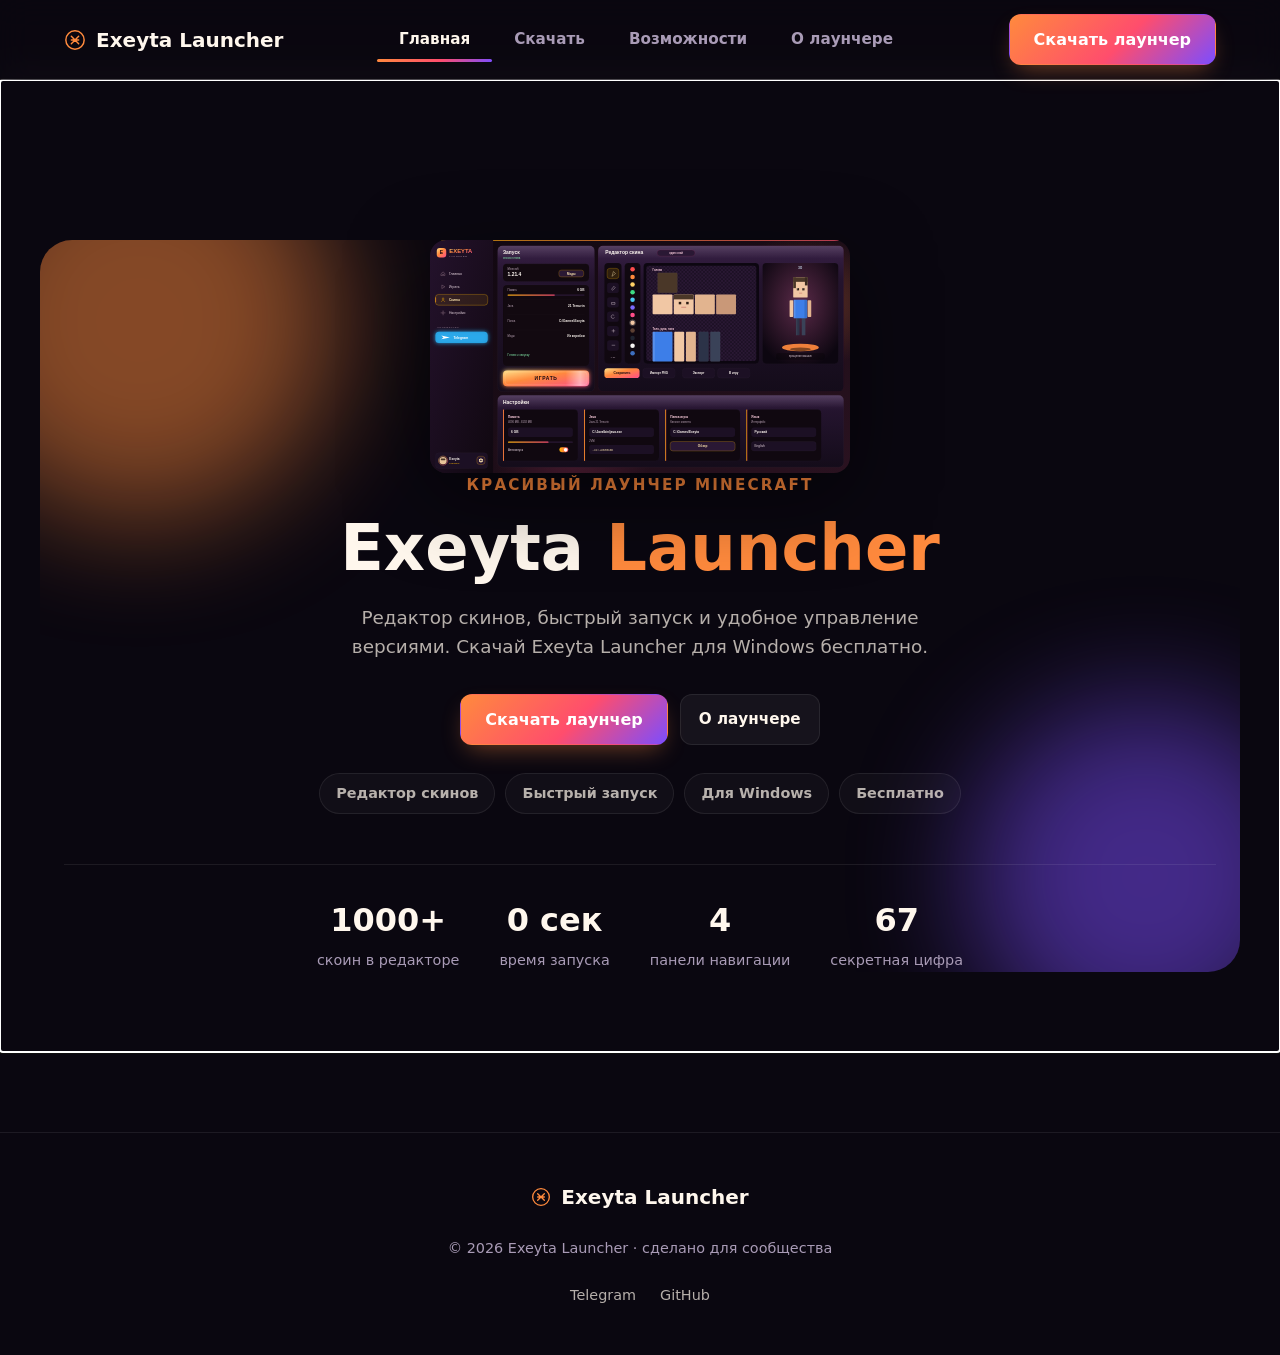
==== commit 2f32155b: "fix: remove orphan CSS blocks, self-close header rule, ungate body from JS Root causes of the blank/" ====
--- a/index.html
+++ b/index.html
@@ -11,6 +11,8 @@
   <meta name="author" content="Exeyta" />
   <title>Exeyta Launcher — лаунчер Minecraft с редактором скинов</title>
   <link rel="canonical" href="https://exeyta.github.io/" />
+  <link rel="icon" type="image/svg+xml" href="assets/favicon.svg" />
+  <link rel="apple-touch-icon" href="assets/favicon.svg" />
   <link rel="alternate" href="https://exeyta.github.io/" hreflang="ru" />
   <link rel="alternate" href="https://exeyta.github.io/" hreflang="en" />
   <meta property="og:type" content="website" />
@@ -57,7 +59,7 @@
   </noscript>
   <link rel="stylesheet" href="style.css" />
 </head>
-<body class="hide-js">  <canvas id="particles" class="canvas-bg" aria-hidden="true"></canvas>
+<body>  <canvas id="particles" class="canvas-bg" aria-hidden="true"></canvas>
 
   <header class="header" role="banner">
     <div class="header-inner">
@@ -181,7 +183,7 @@
     </section>
   </div>
   <!-- Easter egg modal -->
-  <div class="modal easter hidden" id="easter" role="dialog" aria-modal="true" aria-labelledby="easter-title">
+  <div class="modal easter hidden" id="easter" role="dialog" aria-modal="true" aria-labelledby="easter-title" hidden>
     <span class="easter-bg" aria-hidden="true">
       <span class="easter-mesh easter-mesh-a"></span>
       <span class="easter-mesh easter-mesh-b"></span>
@@ -201,7 +203,7 @@
   </div>
 
   <!-- Section modal -->
-  <div class="modal modal-panel hidden" id="panel-modal" role="dialog" aria-modal="true" aria-labelledby="panel-modal-title">
+  <div class="modal modal-panel hidden" id="panel-modal" role="dialog" aria-modal="true" aria-labelledby="panel-modal-title" hidden>
     <span class="modal-bg" aria-hidden="true">
       <span class="modal-mesh modal-mesh-a"></span>
       <span class="modal-mesh modal-mesh-b"></span>
--- a/style.css
+++ b/style.css
@@ -53,8 +53,14 @@
 }
 .header-inner {
   max-width: 1200px;
+  height: 100%;
   margin: 0 auto;
   padding: 0 24px;
+  display: flex;
+  align-items: center;
+  justify-content: space-between;
+  gap: 16px;
+}
 .hero { position: relative; padding-top: 0; isolation: isolate; }
 .hero-deco { position: absolute; inset: 0; z-index: -1; overflow: hidden; border-radius: 32px; }
 .hero-glow-a, .hero-glow-b { position: absolute; border-radius: 50%; filter: blur(60px); opacity: 0.5; animation: float 6s ease-in-out infinite; }
@@ -155,6 +161,18 @@
 .editor-preview { max-width: 520px; margin: 0 auto; }
 .editor-pane {
   background: #08060c;
+  border: 1px solid var(--border);
+  border-radius: var(--radius);
+  padding: 24px 28px;
+  font-family: ui-monospace, "SFMono-Regular", "Cascadia Code", Consolas, monospace;
+  font-size: 0.9rem;
+  line-height: 1.8;
+  color: #c9bcd8;
+  white-space: pre-wrap;
+  overflow-x: auto;
+  min-height: 220px;
+  box-shadow: inset 0 1px 0 rgba(255, 255, 255, 0.04);
+}
 .modal {
   position: fixed;
   inset: 0;
@@ -164,6 +182,8 @@
   justify-content: center;
   padding: 24px;
 }
+/* Author-level [hidden] wins over the .modal display:flex defaults. */
+.modal[hidden], .easter[hidden] { display: none !important; }
 .modal.is-open { display: flex !important; }
 .modal.hidden { display: none !important; }
 .modal-bg { position: absolute; inset: 0; background: rgba(0,0,0,0.7); backdrop-filter: blur(8px); z-index: 1; }
@@ -274,15 +294,6 @@
   .easter-rays, .easter-mesh-a, .easter-mesh-b, .modal-mesh-a, .modal-mesh-b { animation: none; display: none; }
   .hero-glow-a, .hero-glow-b { animation: none; }
 }
-  border: 1px solid var(--border);
-  border-radius: var(--radius-lg);
-  padding: 24px;
-  font-family: ui-monospace, SFMono-Regular, Menlo, monospace;
-  font-size: 0.9rem;
-  color: var(--text-dim);
-  overflow: auto;
-  max-height: 400px;
-}
 
 .install-steps { padding: 60px 0; }
 .install-steps ol { counter-reset: step-counter; display: flex; flex-direction: column; gap: 24px; max-width: 700px; margin: 0 auto; }
@@ -302,12 +313,6 @@
   width: 20px; height: 20px; border-radius: 50%;
   background: var(--grad); color: #000; font-weight: 700; font-size: 0.85rem;
   display: flex; align-items: center; justify-content: center;
-}
-  height: 100%;
-  display: flex;
-  align-items: center;
-  justify-content: space-between;
-  gap: 16px;
 }
 .brand {
   display: flex;
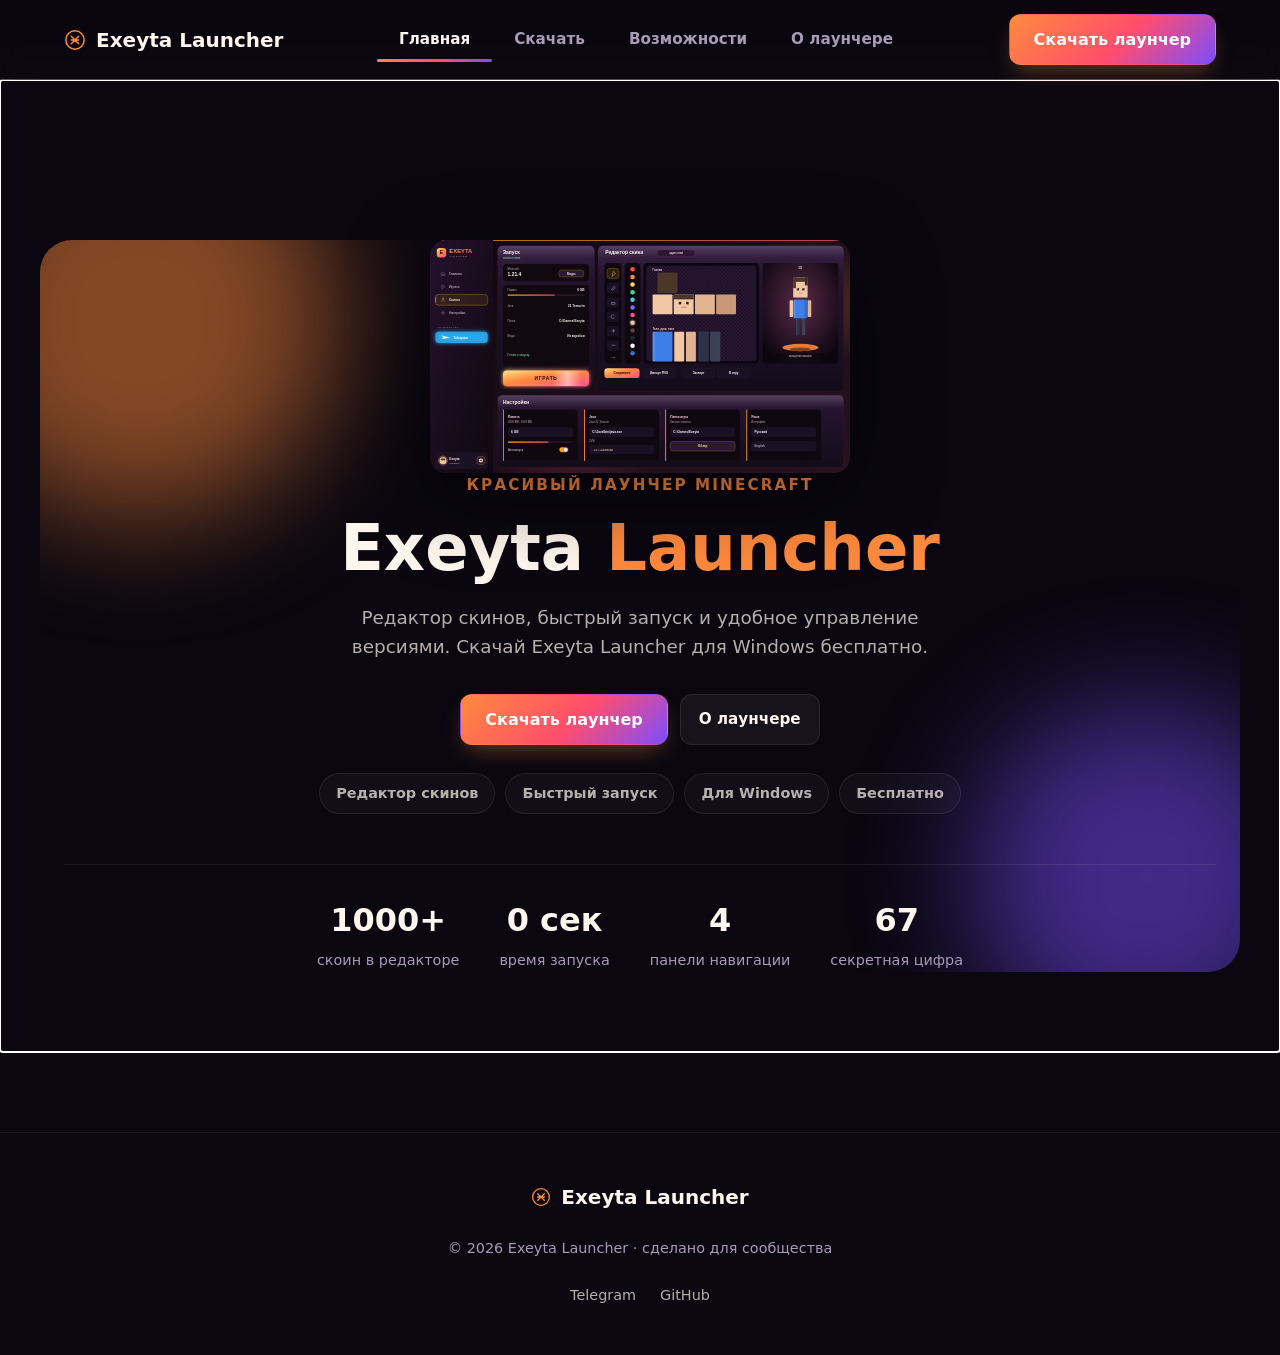
==== commit 10e25ae5: "О лаунчере: блок конфига выводится как pre с реальными переносами В разметке лежал JSON одной строко" ====
--- a/index.html
+++ b/index.html
@@ -176,7 +176,16 @@
             <a class="btn btn-primary lg" href="https://github.com/exeyta/exeyta-launcher/releases/latest/download/ExeytaSetup.exe" style="margin-top: 16px;">Скачать лаунчер</a>
           </div>
           <div class="editor-preview">
-            <div class="editor-pane" id="code-pane">// Exeyta Launcher config\n{\n  "launcher": "exeyta",\n  "version": "1.0.0",\n  "features": [\n    "skin-editor",\n    "fast-launch",\n    "multi-version"\n  ]\n}</div>
+            <pre class="editor-pane" id="code-pane">// Exeyta Launcher config
+{
+  "launcher": "exeyta",
+  "version": "1.0.0",
+  "features": [
+    "skin-editor",
+    "fast-launch",
+    "multi-version"
+  ]
+}</pre>
           </div>
         </div>
       </div>
--- a/style.css
+++ b/style.css
@@ -160,6 +160,7 @@
 .editor-split { display: grid; grid-template-columns: 1fr 1fr; gap: 40px; padding: 60px 0; align-items: center; }
 .editor-preview { max-width: 520px; margin: 0 auto; }
 .editor-pane {
+  margin: 0;
   background: #08060c;
   border: 1px solid var(--border);
   border-radius: var(--radius);
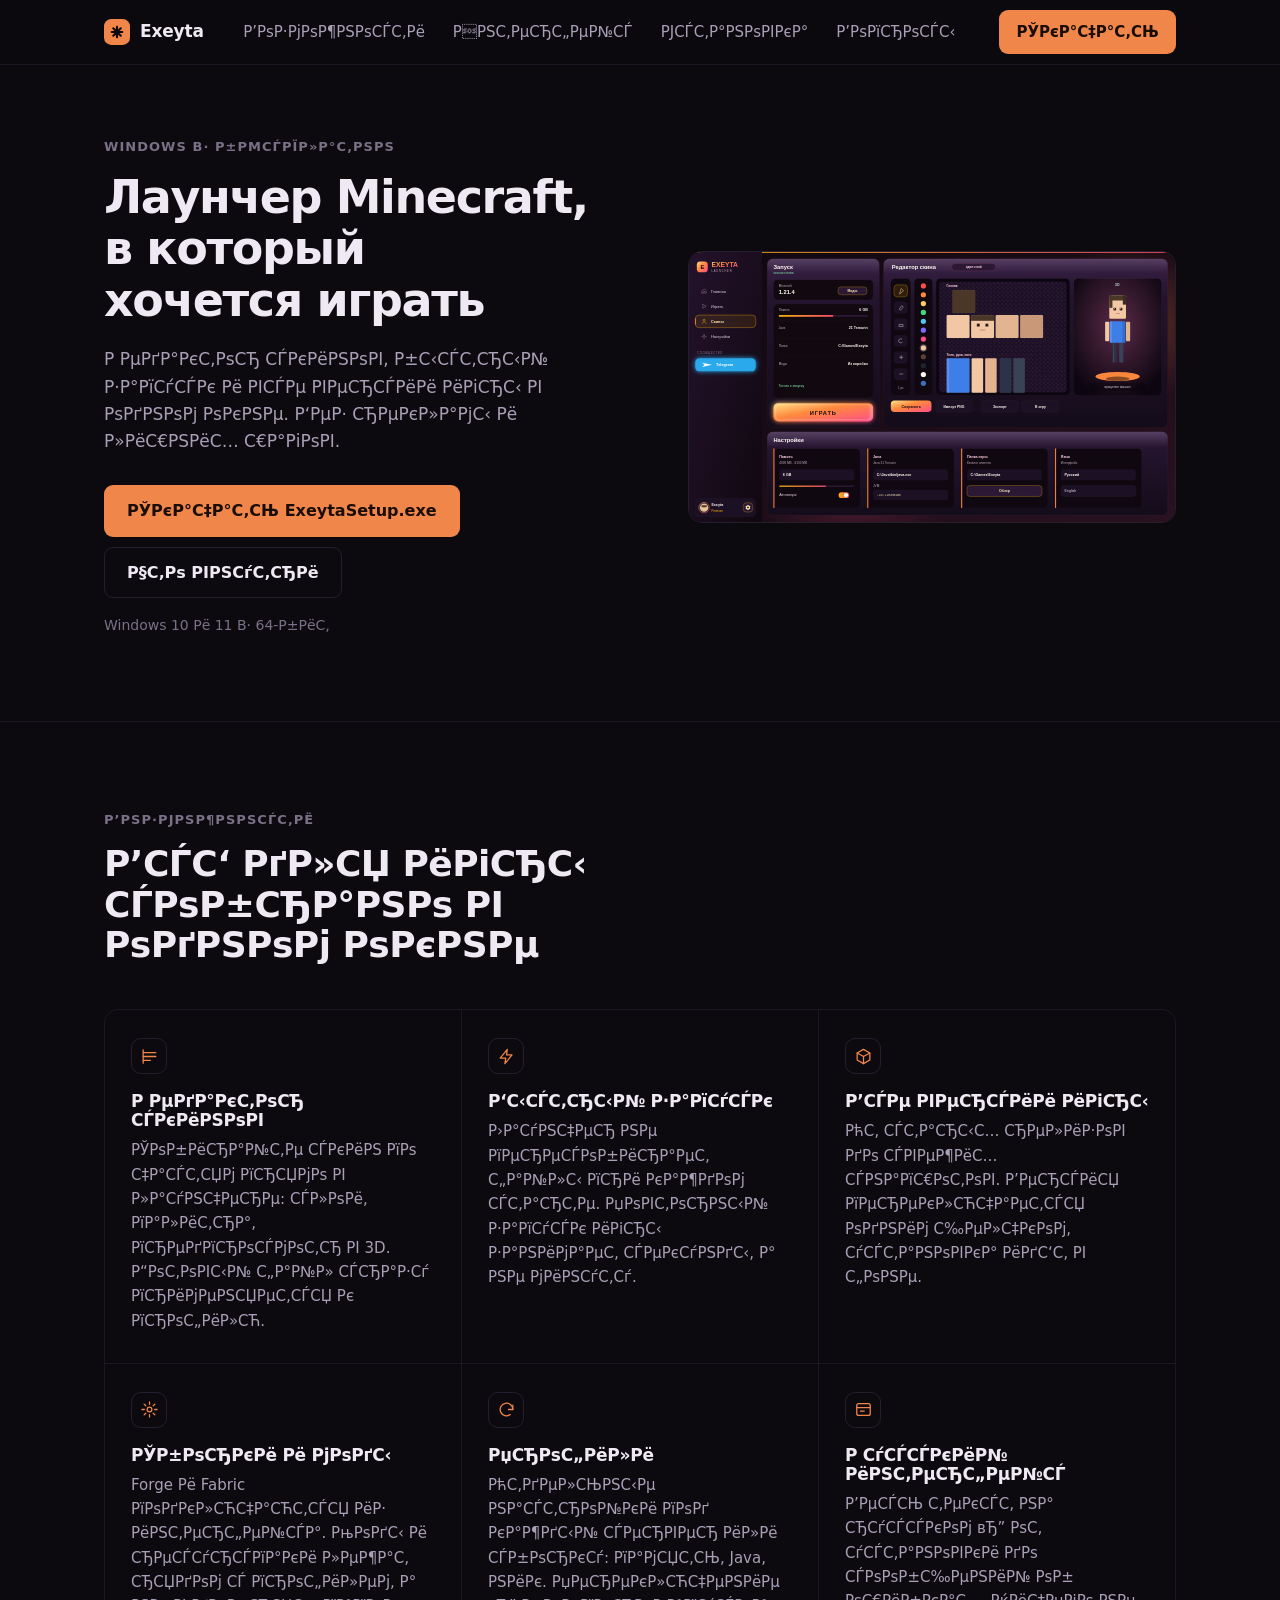
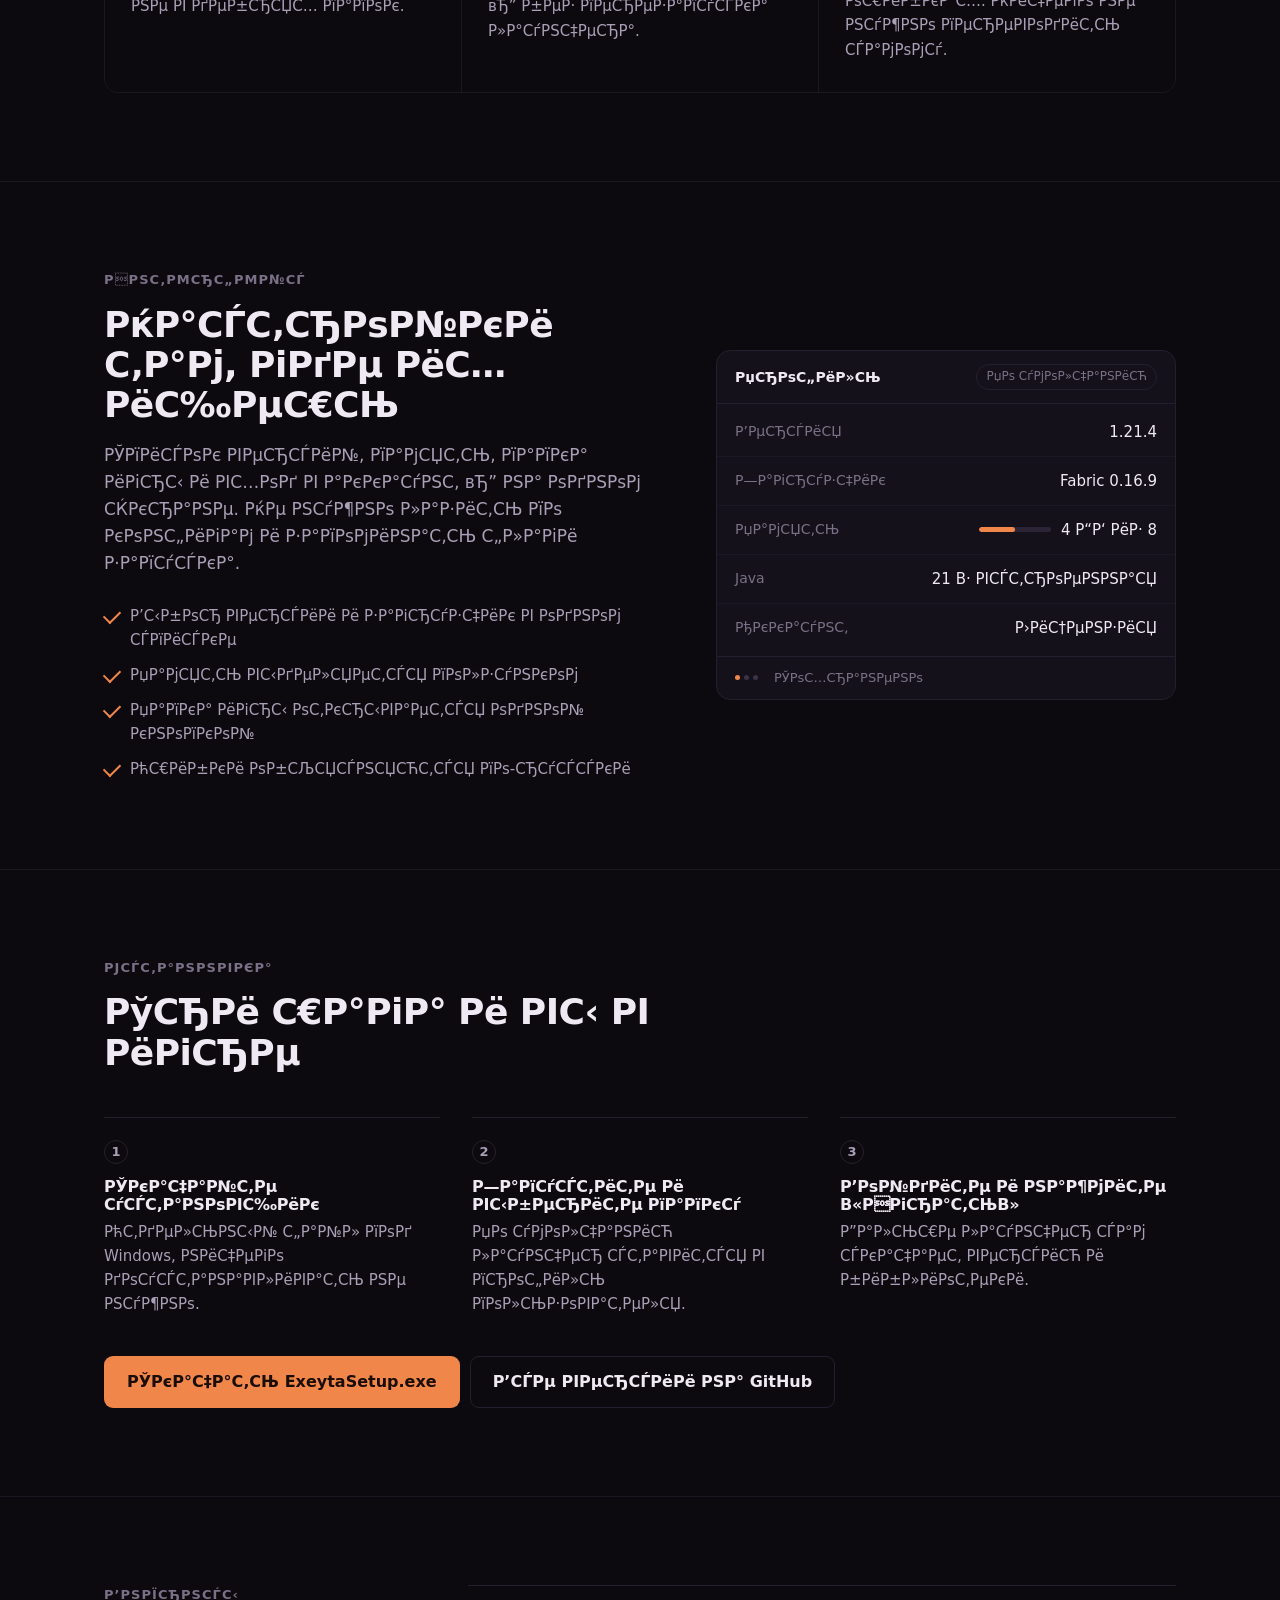
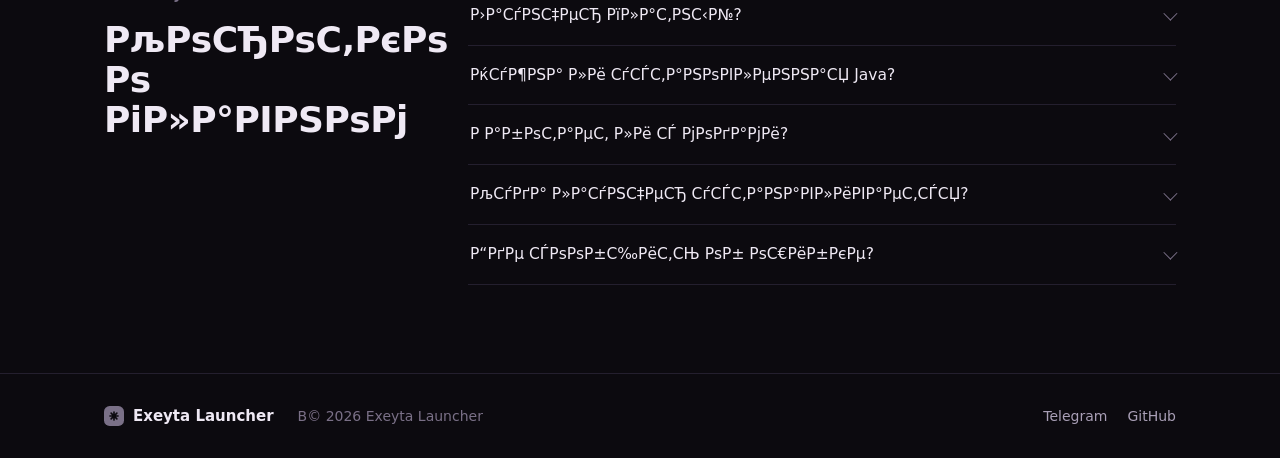
==== commit ac5ce94c: "rewrite site as single-page landing, drop fake stats block Replace tabbed panels with a scrolling la" ====
--- a/index.html
+++ b/index.html
@@ -1,15 +1,15 @@
 <!DOCTYPE html>
-<html lang="ru" class="no-js">
+<html lang="ru">
 <head>
   <meta charset="UTF-8" />
   <meta name="viewport" content="width=device-width, initial-scale=1" />
-  <meta name="description" content="Exeyta Launcher — красивый лаунчер Minecraft с редактором скинов и быстрым запуском." />
-  <meta name="theme-color" content="#0a0710" />
+  <meta name="description" content="Exeyta Launcher вЂ” Р»Р°СѓРЅС‡РµСЂ Minecraft РґР»СЏ Windows СЃ СЂРµРґР°РєС‚РѕСЂРѕРј СЃРєРёРЅРѕРІ Рё Р±С‹СЃС‚СЂС‹Рј Р·Р°РїСѓСЃРєРѕРј РёРіСЂС‹." />
+  <meta name="theme-color" content="#0c0a0f" />
   <meta name="color-scheme" content="dark" />
   <meta name="google-site-verification" content="S-ZU_tJ8VzQIzb7MxBhyv6R2FcTEi8RpM3qHMCzHUAI" />
-  <meta name="keywords" content="Exeyta, Exeyta Launcher, лаунчер майнкрафт, скачать лаунчер майнкрафт, редактор скинов майнкрафт, красивый лаунчер майнкрафт, быстрый запуск майнкрафт, лаунчер для майнкрафта, Minecraft launcher, Minecraft skins editor, download Minecraft launcher" />
+  <meta name="keywords" content="Exeyta, Exeyta Launcher, Р»Р°СѓРЅС‡РµСЂ РјР°Р№РЅРєСЂР°С„С‚, СЃРєР°С‡Р°С‚СЊ Р»Р°СѓРЅС‡РµСЂ РјР°Р№РЅРєСЂР°С„С‚, СЂРµРґР°РєС‚РѕСЂ СЃРєРёРЅРѕРІ РјР°Р№РЅРєСЂР°С„С‚, Р±С‹СЃС‚СЂС‹Р№ Р·Р°РїСѓСЃРє РјР°Р№РЅРєСЂР°С„С‚, Р»Р°СѓРЅС‡РµСЂ РґР»СЏ РјР°Р№РЅРєСЂР°С„С‚Р°, Minecraft launcher" />
   <meta name="author" content="Exeyta" />
-  <title>Exeyta Launcher — лаунчер Minecraft с редактором скинов</title>
+  <title>Exeyta Launcher вЂ” Р»Р°СѓРЅС‡РµСЂ Minecraft СЃ СЂРµРґР°РєС‚РѕСЂРѕРј СЃРєРёРЅРѕРІ</title>
   <link rel="canonical" href="https://exeyta.github.io/" />
   <link rel="icon" type="image/svg+xml" href="assets/favicon.svg" />
   <link rel="apple-touch-icon" href="assets/favicon.svg" />
@@ -17,8 +17,8 @@
   <link rel="alternate" href="https://exeyta.github.io/" hreflang="en" />
   <meta property="og:type" content="website" />
   <meta property="og:url" content="https://exeyta.github.io/" />
-  <meta property="og:title" content="Exeyta Launcher — лаунчер Minecraft с редактором скинов" />
-  <meta property="og:description" content="Красивый лаунчер Minecraft с редактором скинов и быстрым запуском. Скачай Exeyta Launcher для Windows." />
+  <meta property="og:title" content="Exeyta Launcher вЂ” Р»Р°СѓРЅС‡РµСЂ Minecraft СЃ СЂРµРґР°РєС‚РѕСЂРѕРј СЃРєРёРЅРѕРІ" />
+  <meta property="og:description" content="Р›Р°СѓРЅС‡РµСЂ Minecraft РґР»СЏ Windows СЃ СЂРµРґР°РєС‚РѕСЂРѕРј СЃРєРёРЅРѕРІ Рё Р±С‹СЃС‚СЂС‹Рј Р·Р°РїСѓСЃРєРѕРј." />
   <meta property="og:site_name" content="Exeyta Launcher" />
   <meta property="og:locale" content="ru_RU" />
   <meta property="og:image" content="https://exeyta.github.io/assets/launcher-ui.svg" />
@@ -28,8 +28,8 @@
   <meta name="twitter:card" content="summary_large_image" />
   <meta name="twitter:site" content="@exeyta" />
   <meta name="twitter:creator" content="@exeyta" />
-  <meta name="twitter:title" content="Exeyta Launcher — лаунчер Minecraft" />
-  <meta name="twitter:description" content="Красивый лаунчер Minecraft с редактором скинов и быстрым запуском." />
+  <meta name="twitter:title" content="Exeyta Launcher вЂ” Р»Р°СѓРЅС‡РµСЂ Minecraft" />
+  <meta name="twitter:description" content="Р›Р°СѓРЅС‡РµСЂ Minecraft СЃ СЂРµРґР°РєС‚РѕСЂРѕРј СЃРєРёРЅРѕРІ Рё Р±С‹СЃС‚СЂС‹Рј Р·Р°РїСѓСЃРєРѕРј." />
   <meta name="twitter:image" content="https://exeyta.github.io/assets/launcher-ui.svg" />
   <script type="application/ld+json">
     {
@@ -40,211 +40,313 @@
       "url": "https://exeyta.github.io/",
       "logo": { "@type": "ImageObject", "url": "https://exeyta.github.io/assets/favicon.svg" },
       "image": "https://exeyta.github.io/assets/launcher-ui.svg",
-      "description": "Красивый лаунчер Minecraft с редактором скинов и быстрым запуском.",
+      "description": "Р›Р°СѓРЅС‡РµСЂ Minecraft РґР»СЏ Windows СЃ СЂРµРґР°РєС‚РѕСЂРѕРј СЃРєРёРЅРѕРІ Рё Р±С‹СЃС‚СЂС‹Рј Р·Р°РїСѓСЃРєРѕРј.",
       "applicationCategory": "GameApplication",
       "operatingSystem": "Windows",
       "offers": { "@type": "Offer", "price": "0", "priceCurrency": "USD", "availability": "https://schema.org/InStock" },
-      "sameAs": [ "https://t.me/exeyta", "https://github.com/exeyta/exeyta-launcher" ]
+      "sameAs": ["https://t.me/exeyta", "https://github.com/exeyta/exeyta-launcher"]
     }
   </script>
-  <noscript>
-    <style>
-      .panel { display: none !important; }
-      .panel.is-active { display: block !important; }
-      .tab { opacity: 0.5; }
-      .tab.is-active { opacity: 1; }
-      .js-only { display: none !important; }
-      .hide-js { display: none !important; }
-    </style>
-  </noscript>
   <link rel="stylesheet" href="style.css" />
 </head>
-<body>  <canvas id="particles" class="canvas-bg" aria-hidden="true"></canvas>
-
-  <header class="header" role="banner">
-    <div class="header-inner">
-      <div class="brand">
-        <svg viewBox="0 0 24 24" width="22" height="22" fill="none" stroke="currentColor" stroke-width="1.6" stroke-linecap="round" stroke-linejoin="round" aria-hidden="true"><circle cx="12" cy="12" r="10" /><path d="M12 12l-4-4M12 12l4-4M12 12l-4 4M12 12l4 4M8 12h8" /></svg>
-        <span>Exeyta Launcher</span>
-      </div>
-
-      <nav class="tabs-rail" aria-label="Разделы">
-        <button class="tab tab-home is-active" type="button" aria-controls="panel-home" aria-selected="true" tabindex="0">Главная</button>
-        <button class="tab" type="button" aria-controls="panel-download" aria-selected="false" tabindex="-1">Скачать</button>
-        <button class="tab" type="button" aria-controls="panel-features" aria-selected="false" tabindex="-1">Возможности</button>
-        <button class="tab" type="button" aria-controls="panel-about" aria-selected="false" tabindex="-1">О лаунчере</button>
-        <span class="tab-ink"></span>
+<body>
+
+
+  <header class="site-header">
+    <div class="wrap header-row">
+      <a class="logo" href="#top" aria-label="Exeyta Launcher, РЅР° РіР»Р°РІРЅСѓСЋ">
+        <svg class="logo-mark" viewBox="0 0 32 32" aria-hidden="true">
+          <rect width="32" height="32" rx="9" fill="currentColor" />
+          <g stroke="#0c0a0f" stroke-width="2.6" stroke-linecap="round">
+            <path d="M16 9.5v13M9.5 16h13M11.4 11.4l9.2 9.2M20.6 11.4l-9.2 9.2" />
+          </g>
+        </svg>
+        <span>Exeyta</span>
+      </a>
+
+      <nav class="nav" aria-label="Р Р°Р·РґРµР»С‹ СЃС‚СЂР°РЅРёС†С‹">
+        <a href="#features">Р’РѕР·РјРѕР¶РЅРѕСЃС‚Рё</a>
+        <a href="#screens">РРЅС‚РµСЂС„РµР№СЃ</a>
+        <a href="#install">РЈСЃС‚Р°РЅРѕРІРєР°</a>
+        <a href="#faq">Р’РѕРїСЂРѕСЃС‹</a>
       </nav>
 
-      <div class="header-actions">
-        <button class="btn btn-primary lg" type="button">Скачать лаунчер</button>
-        <button class="btn btn-ghost mobile-menu" type="button" aria-expanded="false" aria-controls="mobile-panel" id="mobile-menu">
-          <svg viewBox="0 0 24 24" width="20" height="20" fill="none" stroke="currentColor" stroke-width="2" stroke-linecap="round" stroke-linejoin="round" aria-hidden="true"><line x1="3" y1="12" x2="21" y2="12" /><line x1="3" y1="6" x2="21" y2="6" /><line x1="3" y1="18" x2="21" y2="18" /></svg>
+      <div class="header-cta">
+        <a class="btn btn-primary" href="https://github.com/exeyta/exeyta-launcher/releases/latest/download/ExeytaSetup.exe">РЎРєР°С‡Р°С‚СЊ</a>
+        <button class="nav-toggle" type="button" id="nav-toggle" aria-expanded="false" aria-controls="nav-drawer" aria-label="РћС‚РєСЂС‹С‚СЊ РјРµРЅСЋ">
+          <span></span><span></span>
         </button>
       </div>
     </div>
 
-    <div class="mobile-panel hidden" id="mobile-panel">
-      <div class="mobile-rule"></div>
-      <button class="mobile-item mobile-link" data-tab-link="panel-home">Главная</button>
-      <button class="mobile-item mobile-link" data-tab-link="panel-download">Скачать</button>
-      <button class="mobile-item mobile-link" data-tab-link="panel-features">Возможности</button>
-      <button class="mobile-item mobile-link" data-tab-link="panel-about">О лаунчере</button>
-      <div class="mobile-rule"></div>
-      <a class="mobile-item mobile-link" href="https://github.com/exeyta/exeyta-launcher/releases/latest/download/ExeytaSetup.exe">Скачать лаунчер</a>
+    <div class="nav-drawer" id="nav-drawer" hidden>
+      <a href="#features">Р’РѕР·РјРѕР¶РЅРѕСЃС‚Рё</a>
+      <a href="#screens">РРЅС‚РµСЂС„РµР№СЃ</a>
+      <a href="#install">РЈСЃС‚Р°РЅРѕРІРєР°</a>
+      <a href="#faq">Р’РѕРїСЂРѕСЃС‹</a>
+      <a class="drawer-download" href="https://github.com/exeyta/exeyta-launcher/releases/latest/download/ExeytaSetup.exe">РЎРєР°С‡Р°С‚СЊ РґР»СЏ Windows</a>
     </div>
   </header>
-  <div id="main">
-    <section class="panel panel-home is-active" id="panel-home" data-panel="Главная">
-      <div class="section hero reveal">
-        <div class="hero-deco">
-          <div class="hero-glow-a"></div>
-          <div class="hero-glow-b"></div>
-        </div>
-        <div class="hero-mock">
-          <img src="https://exeyta.github.io/assets/launcher-ui.svg" alt="Exeyta Launcher interface preview" />
-        </div>
-        <div class="hero-content">
-          <p class="hero-eyebrow">Красивый лаунчер Minecraft</p>
-          <h1 class="hero-title">Exeyta <span class="accent">Launcher</span></h1>
-          <p class="hero-lead">Редактор скинов, быстрый запуск и удобное управление версиями. Скачай Exeyta Launcher для Windows бесплатно.</p>
-          <div class="hero-ctas">
-            <a class="btn btn-primary lg btn-arrow" href="https://github.com/exeyta/exeyta-launcher/releases/latest/download/ExeytaSetup.exe">Скачать лаунчер</a>
-            <button class="btn btn-ghost" type="button" data-modal-open="panel-about">О лаунчере</button>
+
+  <main id="top">
+    <section class="hero">
+      <div class="wrap hero-grid">
+        <div class="hero-copy">
+          <p class="eyebrow">Windows В· Р±РµСЃРїР»Р°С‚РЅРѕ</p>
+          <h1>Лаунчер Minecraft, в который хочется играть</h1>
+          <p class="lead">
+            Р РµРґР°РєС‚РѕСЂ СЃРєРёРЅРѕРІ, Р±С‹СЃС‚СЂС‹Р№ Р·Р°РїСѓСЃРє Рё РІСЃРµ РІРµСЂСЃРёРё РёРіСЂС‹ РІ РѕРґРЅРѕРј РѕРєРЅРµ.
+            Р‘РµР· СЂРµРєР»Р°РјС‹ Рё Р»РёС€РЅРёС… С€Р°РіРѕРІ.
+          </p>
+          <div class="hero-actions">
+            <a class="btn btn-primary btn-lg" href="https://github.com/exeyta/exeyta-launcher/releases/latest/download/ExeytaSetup.exe">
+              РЎРєР°С‡Р°С‚СЊ ExeytaSetup.exe
+            </a>
+            <a class="btn btn-quiet btn-lg" href="#features">Р§С‚Рѕ РІРЅСѓС‚СЂРё</a>
           </div>
-          <div class="hero-chips">
-            <span class="chip chip-outline">Редактор скинов</span>
-            <span class="chip chip-outline">Быстрый запуск</span>
-            <span class="chip chip-outline">Для Windows</span>
-            <span class="chip chip-outline">Бесплатно</span>
+          <p class="hero-note">Windows 10 Рё 11 В· 64-Р±РёС‚</p>
+        </div>
+
+        <figure class="hero-shot">
+          <img src="assets/launcher-ui.svg" width="1864" height="1036" alt="Р“Р»Р°РІРЅРѕРµ РѕРєРЅРѕ Exeyta Launcher СЃРѕ СЃРїРёСЃРєРѕРј РІРµСЂСЃРёР№ Рё СЂРµРґР°РєС‚РѕСЂРѕРј СЃРєРёРЅРѕРІ" />
+        </figure>
+      </div>
+    </section>
+
+    <section class="section features" id="features">
+      <div class="wrap">
+        <header class="section-head">
+          <p class="eyebrow">Р’РѕР·РјРѕР¶РЅРѕСЃС‚Рё</p>
+          <h2>Р’СЃС‘ РґР»СЏ РёРіСЂС‹ СЃРѕР±СЂР°РЅРѕ РІ РѕРґРЅРѕРј РѕРєРЅРµ</h2>
+        </header>
+
+        <div class="feature-grid">
+          <article class="feature">
+            <span class="feature-icon" aria-hidden="true">
+              <svg viewBox="0 0 24 24" fill="none" stroke="currentColor" stroke-width="1.6" stroke-linecap="round" stroke-linejoin="round">
+                <path d="M4 7h16M4 12h16M4 17h9" />
+                <path d="M4 3.5v17" />
+              </svg>
+            </span>
+            <h3>Р РµРґР°РєС‚РѕСЂ СЃРєРёРЅРѕРІ</h3>
+            <p>РЎРѕР±РёСЂР°Р№С‚Рµ СЃРєРёРЅ РїРѕ С‡Р°СЃС‚СЏРј РїСЂСЏРјРѕ РІ Р»Р°СѓРЅС‡РµСЂРµ: СЃР»РѕРё, РїР°Р»РёС‚СЂР°, РїСЂРµРґРїСЂРѕСЃРјРѕС‚СЂ РІ 3D. Р“РѕС‚РѕРІС‹Р№ С„Р°Р№Р» СЃСЂР°Р·Сѓ РїСЂРёРјРµРЅСЏРµС‚СЃСЏ Рє РїСЂРѕС„РёР»СЋ.</p>
+          </article>
+
+          <article class="feature">
+            <span class="feature-icon" aria-hidden="true">
+              <svg viewBox="0 0 24 24" fill="none" stroke="currentColor" stroke-width="1.6" stroke-linecap="round" stroke-linejoin="round">
+                <path d="M13 3L4 14h7l-1 7 9-11h-7l1-7z" />
+              </svg>
+            </span>
+            <h3>Р‘С‹СЃС‚СЂС‹Р№ Р·Р°РїСѓСЃРє</h3>
+            <p>Р›Р°СѓРЅС‡РµСЂ РЅРµ РїРµСЂРµСЃРѕР±РёСЂР°РµС‚ С„Р°Р№Р»С‹ РїСЂРё РєР°Р¶РґРѕРј СЃС‚Р°СЂС‚Рµ. РџРѕРІС‚РѕСЂРЅС‹Р№ Р·Р°РїСѓСЃРє РёРіСЂС‹ Р·Р°РЅРёРјР°РµС‚ СЃРµРєСѓРЅРґС‹, Р° РЅРµ РјРёРЅСѓС‚Сѓ.</p>
+          </article>
+
+          <article class="feature">
+            <span class="feature-icon" aria-hidden="true">
+              <svg viewBox="0 0 24 24" fill="none" stroke="currentColor" stroke-width="1.6" stroke-linecap="round" stroke-linejoin="round">
+                <path d="M12 3l8 4.5v9L12 21l-8-4.5v-9L12 3z" />
+                <path d="M12 12l8-4.5M12 12v9M12 12L4 7.5" />
+              </svg>
+            </span>
+            <h3>Р’СЃРµ РІРµСЂСЃРёРё РёРіСЂС‹</h3>
+            <p>РћС‚ СЃС‚Р°СЂС‹С… СЂРµР»РёР·РѕРІ РґРѕ СЃРІРµР¶РёС… СЃРЅР°РїС€РѕС‚РѕРІ. Р’РµСЂСЃРёСЏ РїРµСЂРµРєР»СЋС‡Р°РµС‚СЃСЏ РѕРґРЅРёРј С‰РµР»С‡РєРѕРј, СѓСЃС‚Р°РЅРѕРІРєР° РёРґС‘С‚ РІ С„РѕРЅРµ.</p>
+          </article>
+
+          <article class="feature">
+            <span class="feature-icon" aria-hidden="true">
+              <svg viewBox="0 0 24 24" fill="none" stroke="currentColor" stroke-width="1.6" stroke-linecap="round" stroke-linejoin="round">
+                <circle cx="12" cy="12" r="3" />
+                <path d="M12 2.5v3M12 18.5v3M2.5 12h3M18.5 12h3M5.2 5.2l2.1 2.1M16.7 16.7l2.1 2.1M18.8 5.2l-2.1 2.1M7.3 16.7l-2.1 2.1" />
+              </svg>
+            </span>
+            <h3>РЎР±РѕСЂРєРё Рё РјРѕРґС‹</h3>
+            <p>Forge Рё Fabric РїРѕРґРєР»СЋС‡Р°СЋС‚СЃСЏ РёР· РёРЅС‚РµСЂС„РµР№СЃР°. РњРѕРґС‹ Рё СЂРµСЃСѓСЂСЃРїР°РєРё Р»РµР¶Р°С‚ СЂСЏРґРѕРј СЃ РїСЂРѕС„РёР»РµРј, Р° РЅРµ РІ РґРµР±СЂСЏС… РїР°РїРѕРє.</p>
+          </article>
+
+          <article class="feature">
+            <span class="feature-icon" aria-hidden="true">
+              <svg viewBox="0 0 24 24" fill="none" stroke="currentColor" stroke-width="1.6" stroke-linecap="round" stroke-linejoin="round">
+                <path d="M20 12a8 8 0 10-3.2 6.4" />
+                <path d="M20 6.5V12h-5.5" />
+              </svg>
+            </span>
+            <h3>РџСЂРѕС„РёР»Рё</h3>
+            <p>РћС‚РґРµР»СЊРЅС‹Рµ РЅР°СЃС‚СЂРѕР№РєРё РїРѕРґ РєР°Р¶РґС‹Р№ СЃРµСЂРІРµСЂ РёР»Рё СЃР±РѕСЂРєСѓ: РїР°РјСЏС‚СЊ, Java, РЅРёРє. РџРµСЂРµРєР»СЋС‡РµРЅРёРµ вЂ” Р±РµР· РїРµСЂРµР·Р°РїСѓСЃРєР° Р»Р°СѓРЅС‡РµСЂР°.</p>
+          </article>
+
+          <article class="feature">
+            <span class="feature-icon" aria-hidden="true">
+              <svg viewBox="0 0 24 24" fill="none" stroke="currentColor" stroke-width="1.6" stroke-linecap="round" stroke-linejoin="round">
+                <rect x="3.5" y="4.5" width="17" height="15" rx="2.5" />
+                <path d="M3.5 9.5h17M8 14h5" />
+              </svg>
+            </span>
+            <h3>Р СѓСЃСЃРєРёР№ РёРЅС‚РµСЂС„РµР№СЃ</h3>
+            <p>Р’РµСЃСЊ С‚РµРєСЃС‚ РЅР° СЂСѓСЃСЃРєРѕРј вЂ” РѕС‚ СѓСЃС‚Р°РЅРѕРІРєРё РґРѕ СЃРѕРѕР±С‰РµРЅРёР№ РѕР± РѕС€РёР±РєР°С…. РќРёС‡РµРіРѕ РЅРµ РЅСѓР¶РЅРѕ РїРµСЂРµРІРѕРґРёС‚СЊ СЃР°РјРѕРјСѓ.</p>
+          </article>
+        </div>
+      </div>
+    </section>
+
+
+    <section class="section screens" id="screens">
+      <div class="wrap screens-grid">
+        <div class="screens-copy">
+          <p class="eyebrow">РРЅС‚РµСЂС„РµР№СЃ</p>
+          <h2>РќР°СЃС‚СЂРѕР№РєРё С‚Р°Рј, РіРґРµ РёС… РёС‰РµС€СЊ</h2>
+          <p class="lead">
+            РЎРїРёСЃРѕРє РІРµСЂСЃРёР№, РїР°РјСЏС‚СЊ, РїР°РїРєР° РёРіСЂС‹ Рё РІС…РѕРґ РІ Р°РєРєР°СѓРЅС‚ вЂ” РЅР° РѕРґРЅРѕРј СЌРєСЂР°РЅРµ.
+            РќРµ РЅСѓР¶РЅРѕ Р»Р°Р·РёС‚СЊ РїРѕ РєРѕРЅС„РёРіР°Рј Рё Р·Р°РїРѕРјРёРЅР°С‚СЊ С„Р»Р°РіРё Р·Р°РїСѓСЃРєР°.
+          </p>
+          <ul class="check-list">
+            <li>Р’С‹Р±РѕСЂ РІРµСЂСЃРёРё Рё Р·Р°РіСЂСѓР·С‡РёРє РІ РѕРґРЅРѕРј СЃРїРёСЃРєРµ</li>
+            <li>РџР°РјСЏС‚СЊ РІС‹РґРµР»СЏРµС‚СЃСЏ РїРѕР»Р·СѓРЅРєРѕРј</li>
+            <li>РџР°РїРєР° РёРіСЂС‹ РѕС‚РєСЂС‹РІР°РµС‚СЃСЏ РѕРґРЅРѕР№ РєРЅРѕРїРєРѕР№</li>
+            <li>РћС€РёР±РєРё РѕР±СЉСЏСЃРЅСЏСЋС‚СЃСЏ РїРѕ-СЂСѓСЃСЃРєРё</li>
+          </ul>
+        </div>
+
+        <div class="settings-card" role="img" aria-label="РџСЂРёРјРµСЂ СЌРєСЂР°РЅР° РЅР°СЃС‚СЂРѕРµРє РїСЂРѕС„РёР»СЏ: РІРµСЂСЃРёСЏ 1.21.4, Р·Р°РіСЂСѓР·С‡РёРє Fabric, 4 Р“Р‘ РїР°РјСЏС‚Рё">
+          <div class="settings-head">
+            <span>РџСЂРѕС„РёР»СЊ</span>
+            <span class="settings-tag">РџРѕ СѓРјРѕР»С‡Р°РЅРёСЋ</span>
           </div>
-        </div>
-        <div class="hero-stats">
-          <div class="stat"><strong>1000+</strong><span>скоин в редакторе</span></div>
-          <div class="stat"><strong>0 сек</strong><span>время запуска</span></div>
-          <div class="stat"><strong>4</strong><span>панели навигации</span></div>
-          <div class="stat"><strong>67</strong><span>секретная цифра</span></div>
-        </div>
-      </div>
-    </section>
-
-    <section class="panel hidden" id="panel-download" data-panel="Скачать">
-      <div class="section download-section reveal">
-        <div class="download-card">
-          <h2>Скачать Exeyta Launcher</h2>
-          <p>Последняя версия лаунчера для Windows с редактором скинов и быстрым запуском.</p>
-          <div class="download-actions">
-            <a class="btn btn-primary lg btn-arrow" href="https://github.com/exeyta/exeyta-launcher/releases/latest/download/ExeytaSetup.exe">Скачать ExeytaSetup.exe</a>
-            <button class="btn btn-ghost" type="button" data-modal-open="panel-about">Подробнее о лаунчере</button>
+
+          <dl class="settings-rows">
+            <div class="settings-row">
+              <dt>Р’РµСЂСЃРёСЏ</dt>
+              <dd>1.21.4</dd>
+            </div>
+            <div class="settings-row">
+              <dt>Р—Р°РіСЂСѓР·С‡РёРє</dt>
+              <dd>Fabric 0.16.9</dd>
+            </div>
+            <div class="settings-row">
+              <dt>РџР°РјСЏС‚СЊ</dt>
+              <dd>
+                <span class="meter" aria-hidden="true"><i style="width: 50%"></i></span>
+                4 Р“Р‘ РёР· 8
+              </dd>
+            </div>
+            <div class="settings-row">
+              <dt>Java</dt>
+              <dd>21 В· РІСЃС‚СЂРѕРµРЅРЅР°СЏ</dd>
+            </div>
+            <div class="settings-row">
+              <dt>РђРєРєР°СѓРЅС‚</dt>
+              <dd>Р›РёС†РµРЅР·РёСЏ</dd>
+            </div>
+          </dl>
+
+          <div class="settings-foot">
+            <span class="dots" aria-hidden="true"><i></i><i></i><i></i></span>
+            <span>РЎРѕС…СЂР°РЅРµРЅРѕ</span>
           </div>
         </div>
       </div>
     </section>
 
-    <section class="panel hidden" id="panel-features" data-panel="Возможности">
-      <div class="section features-grid reveal">
-        <div class="card reveal">
-          <div class="card-icon" aria-hidden="true">🎨</div>
-          <h3>Редактор скинов</h3>
-          <p>Создавай и настраивай скины для Minecraft прямо в лаунчере.</p>
-        </div>
-        <div class="card reveal">
-          <div class="card-icon" aria-hidden="true">⚡</div>
-          <h3>Быстрый запуск</h3>
-          <p>Оптимизированный запуск игры без лишних задержек.</p>
-        </div>
-        <div class="card reveal">
-          <div class="card-icon" aria-hidden="true">📦</div>
-          <h3>Управление версиями</h3>
-          <p>Легко переключайся между версиями Minecraft.</p>
-        </div>
-      </div>
-    </section>
-
-    <section class="panel hidden" id="panel-about" data-panel="О лаунчере">
-      <div class="section reveal">
-        <div class="editor-split">
-          <div>
-            <h2 style="font-family: var(--font-display); font-weight: 800; font-size: 2rem; margin-bottom: 16px;">О лаунчере Exeyta</h2>
-            <p style="color: var(--text-dim); font-size: 1.1rem; margin-bottom: 24px; line-height: 1.7;">Exeyta Launcher — это красивый и удобный лаунчер для Minecraft с встроенным редактором скинов, быстрым запуском и поддержкой всех версий игры. Сделали для сообщества.</p>
-            <ul style="color: var(--text-dim); font-size: 1rem; line-height: 1.8; margin-bottom: 24px;">
-              <li>Редактор скинов встроен</li>
-              <li>Быстрый запуск игры</li>
-              <li>Поддержка всех версий Minecraft</li>
-              <li>Интерфейс на русском языке</li>
-            </ul>
-            <a class="btn btn-primary lg" href="https://github.com/exeyta/exeyta-launcher/releases/latest/download/ExeytaSetup.exe" style="margin-top: 16px;">Скачать лаунчер</a>
-          </div>
-          <div class="editor-preview">
-            <pre class="editor-pane" id="code-pane">// Exeyta Launcher config
-{
-  "launcher": "exeyta",
-  "version": "1.0.0",
-  "features": [
-    "skin-editor",
-    "fast-launch",
-    "multi-version"
-  ]
-}</pre>
-          </div>
-        </div>
-      </div>
-    </section>
-  </div>
-  <!-- Easter egg modal -->
-  <div class="modal easter hidden" id="easter" role="dialog" aria-modal="true" aria-labelledby="easter-title" hidden>
-    <span class="easter-bg" aria-hidden="true">
-      <span class="easter-mesh easter-mesh-a"></span>
-      <span class="easter-mesh easter-mesh-b"></span>
-      <span class="easter-rays"></span>
-    </span>
-    <button class="modal-close easter-close" type="button" aria-label="Закрыть" data-modal-close>
-      <svg viewBox="0 0 24 24" width="20" height="20" fill="none" stroke="currentColor" stroke-width="1.8" stroke-linecap="round" aria-hidden="true"><path d="M6 6l12 12M18 6L6 18" /></svg>
-    </button>
-    <div class="modal-card easter-card">
-      <h2 class="visually-hidden" id="easter-title">Пасхалка 67</h2>
-      <div class="easter-core">
-        <div class="easter-digit">6</div>
-        <div class="easter-digit">7</div>
-      </div>
-      <p class="easter-note">Скинь этот скрин в чат <a href="https://t.me/ouroptions" target="_blank" rel="noopener noreferrer">https://t.me/ouroptions</a></p>
-    </div>
-  </div>
-
-  <!-- Section modal -->
-  <div class="modal modal-panel hidden" id="panel-modal" role="dialog" aria-modal="true" aria-labelledby="panel-modal-title" hidden>
-    <span class="modal-bg" aria-hidden="true">
-      <span class="modal-mesh modal-mesh-a"></span>
-      <span class="modal-mesh modal-mesh-b"></span>
-    </span>
-    <button class="modal-close" type="button" aria-label="Закрыть окно раздела" data-modal-close>
-      <svg viewBox="0 0 24 24" width="20" height="20" fill="none" stroke="currentColor" stroke-width="1.8" stroke-linecap="round" aria-hidden="true"><path d="M6 6l12 12M18 6L6 18" /></svg>
-    </button>
-    <div class="modal-card">
-      <p class="modal-eyebrow" aria-hidden="true">Раздел</p>
-      <h2 class="modal-title" id="panel-modal-title">Раздел</h2>
-      <div class="modal-body" id="panel-modal-body"></div>
-      <div class="modal-actions">
-        <a class="btn btn-primary magnetic" id="panel-modal-dl" href="https://github.com/exeyta/exeyta-launcher/releases/latest/download/ExeytaSetup.exe">Скачать лаунчер</a>
-        <button class="btn btn-ghost magnetic" type="button" data-modal-close>Закрыть</button>
-      </div>
-    </div>
-  </div>
-
-  <footer class="footer">
-    <div class="footer-inner">
+    <section class="section install" id="install">
+      <div class="wrap">
+        <header class="section-head">
+          <p class="eyebrow">РЈСЃС‚Р°РЅРѕРІРєР°</p>
+          <h2>РўСЂРё С€Р°РіР° Рё РІС‹ РІ РёРіСЂРµ</h2>
+        </header>
+
+        <ol class="steps">
+          <li>
+            <span class="step-num">1</span>
+            <h3>РЎРєР°С‡Р°Р№С‚Рµ СѓСЃС‚Р°РЅРѕРІС‰РёРє</h3>
+            <p>РћС‚РґРµР»СЊРЅС‹Р№ С„Р°Р№Р» РїРѕРґ Windows, РЅРёС‡РµРіРѕ РґРѕСѓСЃС‚Р°РЅР°РІР»РёРІР°С‚СЊ РЅРµ РЅСѓР¶РЅРѕ.</p>
+          </li>
+          <li>
+            <span class="step-num">2</span>
+            <h3>Р—Р°РїСѓСЃС‚РёС‚Рµ Рё РІС‹Р±РµСЂРёС‚Рµ РїР°РїРєСѓ</h3>
+            <p>РџРѕ СѓРјРѕР»С‡Р°РЅРёСЋ Р»Р°СѓРЅС‡РµСЂ СЃС‚Р°РІРёС‚СЃСЏ РІ РїСЂРѕС„РёР»СЊ РїРѕР»СЊР·РѕРІР°С‚РµР»СЏ.</p>
+          </li>
+          <li>
+            <span class="step-num">3</span>
+            <h3>Р’РѕР№РґРёС‚Рµ Рё РЅР°Р¶РјРёС‚Рµ В«РРіСЂР°С‚СЊВ»</h3>
+            <p>Р”Р°Р»СЊС€Рµ Р»Р°СѓРЅС‡РµСЂ СЃР°Рј СЃРєР°С‡Р°РµС‚ РІРµСЂСЃРёСЋ Рё Р±РёР±Р»РёРѕС‚РµРєРё.</p>
+          </li>
+        </ol>
+
+        <div class="install-cta">
+          <a class="btn btn-primary btn-lg" href="https://github.com/exeyta/exeyta-launcher/releases/latest/download/ExeytaSetup.exe">
+            РЎРєР°С‡Р°С‚СЊ ExeytaSetup.exe
+          </a>
+          <a class="btn btn-quiet btn-lg" href="https://github.com/exeyta/exeyta-launcher/releases" target="_blank" rel="noopener noreferrer">
+            Р’СЃРµ РІРµСЂСЃРёРё РЅР° GitHub
+          </a>
+        </div>
+      </div>
+    </section>
+
+
+    <section class="section faq" id="faq">
+      <div class="wrap faq-grid">
+        <header class="section-head faq-head">
+          <p class="eyebrow">Р’РѕРїСЂРѕСЃС‹</p>
+          <h2>РљРѕСЂРѕС‚РєРѕ Рѕ РіР»Р°РІРЅРѕРј</h2>
+        </header>
+
+        <div class="faq-list">
+          <details>
+            <summary>Р›Р°СѓРЅС‡РµСЂ РїР»Р°С‚РЅС‹Р№?</summary>
+            <p>РќРµС‚. РЎРєР°С‡РёРІР°РЅРёРµ Рё РёСЃРїРѕР»СЊР·РѕРІР°РЅРёРµ Р±РµСЃРїР»Р°С‚РЅС‹, Р°РєРєР°СѓРЅС‚ Microsoft РёР»Рё Mojang РЅСѓР¶РµРЅ С‚РѕР»СЊРєРѕ РґР»СЏ РІС…РѕРґР° РІ РёРіСЂСѓ.</p>
+          </details>
+          <details>
+            <summary>РќСѓР¶РЅР° Р»Рё СѓСЃС‚Р°РЅРѕРІР»РµРЅРЅР°СЏ Java?</summary>
+            <p>РќРµС‚, Р»Р°СѓРЅС‡РµСЂ РёСЃРїРѕР»СЊР·СѓРµС‚ РІСЃС‚СЂРѕРµРЅРЅСѓСЋ СЃСЂРµРґСѓ РІС‹РїРѕР»РЅРµРЅРёСЏ. РЎРІРѕСЋ Java РјРѕР¶РЅРѕ СѓРєР°Р·Р°С‚СЊ РІ РЅР°СЃС‚СЂРѕР№РєР°С… РїСЂРѕС„РёР»СЏ.</p>
+          </details>
+          <details>
+            <summary>Р Р°Р±РѕС‚Р°РµС‚ Р»Рё СЃ РјРѕРґР°РјРё?</summary>
+            <p>Р”Р°. Forge Рё Fabric РїРѕРґРєР»СЋС‡Р°СЋС‚СЃСЏ РёР· РёРЅС‚РµСЂС„РµР№СЃР°, РјРѕРґС‹ РєР»Р°РґСѓС‚СЃСЏ РІ РїР°РїРєСѓ РІС‹Р±СЂР°РЅРЅРѕРіРѕ РїСЂРѕС„РёР»СЏ.</p>
+          </details>
+          <details>
+            <summary>РљСѓРґР° Р»Р°СѓРЅС‡РµСЂ СѓСЃС‚Р°РЅР°РІР»РёРІР°РµС‚СЃСЏ?</summary>
+            <p>РџРѕ СѓРјРѕР»С‡Р°РЅРёСЋ РІ РїСЂРѕС„РёР»СЊ РїРѕР»СЊР·РѕРІР°С‚РµР»СЏ, РЅРѕ РїР°РїРєСѓ РјРѕР¶РЅРѕ РІС‹Р±СЂР°С‚СЊ РІСЂСѓС‡РЅСѓСЋ РїСЂРё СѓСЃС‚Р°РЅРѕРІРєРµ.</p>
+          </details>
+          <details>
+            <summary>Р“РґРµ СЃРѕРѕР±С‰РёС‚СЊ РѕР± РѕС€РёР±РєРµ?</summary>
+            <p>Р’ <a href="https://github.com/exeyta/exeyta-launcher/issues" target="_blank" rel="noopener noreferrer">issues РЅР° GitHub</a> РёР»Рё РІ <a href="https://t.me/exeyta" target="_blank" rel="noopener noreferrer">Telegram</a>.</p>
+          </details>
+        </div>
+      </div>
+    </section>
+  </main>
+
+  <footer class="site-footer">
+    <div class="wrap footer-row">
       <div class="footer-brand">
-        <svg viewBox="0 0 24 24" width="20" height="20" fill="none" stroke="currentColor" stroke-width="1.6" stroke-linecap="round" stroke-linejoin="round" aria-hidden="true"><circle cx="12" cy="12" r="10" /><path d="M12 12l-4-4M12 12l4-4M12 12l-4 4M12 12l4 4M8 12h8" /></svg>
+        <svg class="logo-mark" viewBox="0 0 32 32" aria-hidden="true">
+          <rect width="32" height="32" rx="9" fill="currentColor" />
+          <g stroke="#0c0a0f" stroke-width="2.6" stroke-linecap="round">
+            <path d="M16 9.5v13M9.5 16h13M11.4 11.4l9.2 9.2M20.6 11.4l-9.2 9.2" />
+          </g>
+        </svg>
         <span>Exeyta Launcher</span>
       </div>
-      <p class="footer-copy">© <span id="year"></span> Exeyta Launcher · сделано для сообщества</p>
-      <nav class="footer-links" aria-label="Ссылки проекта">
+      <p class="footer-copy">В© <span id="year">2026</span> Exeyta Launcher</p>
+      <nav class="footer-links" aria-label="РЎСЃС‹Р»РєРё РїСЂРѕРµРєС‚Р°">
         <a href="https://t.me/exeyta" target="_blank" rel="noopener noreferrer">Telegram</a>
         <a href="https://github.com/exeyta/exeyta-launcher" target="_blank" rel="noopener noreferrer">GitHub</a>
       </nav>
     </div>
   </footer>
 
+  <div class="easter" id="easter" hidden>
+    <div class="easter-box" role="dialog" aria-modal="true" aria-labelledby="easter-title">
+      <button class="easter-close" type="button" data-easter-close aria-label="Р—Р°РєСЂС‹С‚СЊ">
+        <svg viewBox="0 0 24 24" fill="none" stroke="currentColor" stroke-width="1.8" stroke-linecap="round" aria-hidden="true"><path d="M6 6l12 12M18 6L6 18" /></svg>
+      </button>
+      <h2 class="visually-hidden" id="easter-title">РџР°СЃС…Р°Р»РєР°</h2>
+      <p class="easter-digits">67</p>
+      <p class="easter-text">РџРѕРєР°Р¶РёС‚Рµ СЌС‚РѕС‚ СЌРєСЂР°РЅ РІ С‡Р°С‚Рµ <a href="https://t.me/ouroptions" target="_blank" rel="noopener noreferrer">@ouroptions</a></p>
+    </div>
+  </div>
+
   <script src="script.js"></script>
 </body>
-</html>+</html>
--- a/style.css
+++ b/style.css
@@ -1,446 +1,698 @@
 :root {
-  --bg: #0a0710;
-  --bg-2: #120b1a;
-  --panel: rgba(20, 13, 28, 0.72);
-  --border: rgba(255, 255, 255, 0.08);
-  --border-focus: rgba(255, 138, 61, 0.5);
-  --text: #fff7ed;
-  --text-dim: rgba(255, 247, 237, 0.7);
-  --muted: #a99bb6;
-  --accent: #ff8a3d;
-  --accent-soft: rgba(255, 138, 61, 0.16);
-  --success: #4de1ff;
-  --grad: linear-gradient(135deg, #ff8a3d 0%, #ff4d6d 55%, #7c4dff 100%);
-  --radius: 20px;
-  --radius-lg: 28px;
-  --shadow: 0 24px 56px -16px rgba(0, 0, 0, 0.7);
-  --transition: 400ms cubic-bezier(0.16, 1, 0.3, 1);
+  --bg: #0c0a0f;
+  --bg-raise: #14111a;
+  --bg-sunk: #08070b;
+  --line: #241f2e;
+  --line-soft: #1b1723;
+  --text: #efe9f4;
+  --text-soft: #a99fb6;
+  --text-faint: #7a7087;
+  --accent: #f0864a;
+  --radius: 14px;
+  --radius-sm: 9px;
+  --wrap: 1120px;
+  --ease: 180ms ease;
   --font: "Inter", system-ui, -apple-system, "Segoe UI", Roboto, sans-serif;
-  --font-display: "Space Grotesk", "Inter", system-ui, -apple-system, "Segoe UI", sans-serif;
 }
 
 * { box-sizing: border-box; margin: 0; padding: 0; }
-html { scroll-behavior: smooth; scroll-padding-top: 80px; }
+
+html {
+  scroll-behavior: smooth;
+  scroll-padding-top: 76px;
+  -webkit-text-size-adjust: 100%;
+}
+
 body {
-  margin: 0;
   min-height: 100vh;
   font-family: var(--font);
   font-size: 16px;
   line-height: 1.6;
   color: var(--text);
   background: var(--bg);
-  overflow-x: hidden;
   -webkit-font-smoothing: antialiased;
 }
+
 img, svg { display: block; max-width: 100%; }
 a { color: inherit; text-decoration: none; }
 button { font: inherit; color: inherit; background: none; border: none; cursor: pointer; }
-ul { list-style: none; }
-.visually-hidden { position: absolute; width: 1px; height: 1px; padding: 0; margin: -1px; overflow: hidden; clip: rect(0 0 0 0); border: 0; }
-.hide-js { display: none !important; }
-
-.canvas-bg { position: fixed; inset: 0; z-index: 0; opacity: 0.6; pointer-events: none; }
-
-.header {
-  position: fixed;
-  inset: 0 0 auto 0;
-  z-index: 100;
-  height: 80px;
-  background: rgba(10, 7, 16, 0.6);
-  border-bottom: 1px solid var(--border);
-  backdrop-filter: blur(16px);
-  -webkit-backdrop-filter: blur(16px);
-}
-.header-inner {
-  max-width: 1200px;
-  height: 100%;
+h1, h2, h3 { line-height: 1.12; letter-spacing: -0.015em; font-weight: 650; }
+
+:focus-visible {
+  outline: 2px solid var(--accent);
+  outline-offset: 3px;
+  border-radius: 4px;
+}
+
+.visually-hidden {
+  position: absolute; width: 1px; height: 1px;
+  margin: -1px; padding: 0; overflow: hidden;
+  clip: rect(0 0 0 0); white-space: nowrap; border: 0;
+}
+
+.wrap {
+  width: 100%;
+  max-width: var(--wrap);
   margin: 0 auto;
   padding: 0 24px;
+}
+
+/* ---------- header ---------- */
+
+.site-header {
+  position: sticky;
+  top: 0;
+  z-index: 40;
+  background: rgba(12, 10, 15, 0.88);
+  backdrop-filter: blur(10px);
+  border-bottom: 1px solid var(--line-soft);
+}
+
+.header-row {
+  display: flex;
+  align-items: center;
+  gap: 24px;
+  height: 64px;
+}
+
+.logo {
+  display: flex;
+  align-items: center;
+  gap: 10px;
+  font-weight: 600;
+  font-size: 1.0625rem;
+  letter-spacing: -0.01em;
+  flex-shrink: 0;
+}
+
+.logo-mark {
+  width: 26px;
+  height: 26px;
+  color: var(--accent);
+  flex-shrink: 0;
+}
+
+.nav {
+  display: flex;
+  gap: 4px;
+  margin-left: auto;
+}
+
+.nav a {
+  padding: 7px 12px;
+  border-radius: var(--radius-sm);
+  font-size: 0.9375rem;
+  color: var(--text-soft);
+  transition: color var(--ease), background var(--ease);
+}
+
+.nav a:hover { color: var(--text); background: var(--bg-raise); }
+
+.header-cta {
+  display: flex;
+  align-items: center;
+  gap: 8px;
+  margin-left: 8px;
+}
+
+.nav-toggle {
+  display: none;
+  width: 38px;
+  height: 38px;
+  border: 1px solid var(--line);
+  border-radius: var(--radius-sm);
+  padding: 0 9px;
+  flex-direction: column;
+  justify-content: center;
+  gap: 5px;
+}
+
+.nav-toggle span {
+  display: block;
+  height: 2px;
+  background: var(--text-soft);
+  border-radius: 1px;
+  transition: transform var(--ease), opacity var(--ease);
+}
+
+.nav-toggle[aria-expanded="true"] span:first-child { transform: translateY(3.5px) rotate(45deg); }
+.nav-toggle[aria-expanded="true"] span:last-child { transform: translateY(-3.5px) rotate(-45deg); }
+
+.nav-drawer {
+  display: none;
+  flex-direction: column;
+  gap: 2px;
+  padding: 8px 24px 16px;
+  border-top: 1px solid var(--line-soft);
+}
+
+.nav-drawer[hidden] { display: none; }
+
+.nav-drawer a {
+  padding: 11px 4px;
+  font-size: 0.9375rem;
+  color: var(--text-soft);
+  border-bottom: 1px solid var(--line-soft);
+}
+
+.nav-drawer a:last-child { border-bottom: 0; }
+
+
+/* ---------- buttons ---------- */
+
+.btn {
+  display: inline-flex;
+  align-items: center;
+  justify-content: center;
+  gap: 8px;
+  padding: 9px 16px;
+  border-radius: var(--radius-sm);
+  border: 1px solid transparent;
+  font-size: 0.9375rem;
+  font-weight: 550;
+  white-space: nowrap;
+  transition: background var(--ease), border-color var(--ease), color var(--ease);
+}
+
+.btn-primary {
+  background: var(--accent);
+  color: #1a0d04;
+}
+
+.btn-primary:hover { background: #f79a63; }
+
+.btn-quiet {
+  background: transparent;
+  border-color: var(--line);
+  color: var(--text);
+}
+
+.btn-quiet:hover { border-color: #3a3247; background: var(--bg-raise); }
+
+.btn-lg { padding: 12px 22px; font-size: 1rem; }
+
+/* ---------- shared section bits ---------- */
+
+.section { padding: 88px 0; }
+.section + .section { border-top: 1px solid var(--line-soft); }
+
+.features,
+.screens,
+.install,
+.faq { scroll-margin-top: 76px; }
+
+.eyebrow {
+  font-size: 0.8125rem;
+  font-weight: 550;
+  letter-spacing: 0.08em;
+  text-transform: uppercase;
+  color: var(--text-faint);
+  margin-bottom: 14px;
+}
+
+.section-head {
+  max-width: 620px;
+  margin-bottom: 44px;
+}
+
+.section-head h2 {
+  font-size: clamp(1.6rem, 1rem + 1.9vw, 2.25rem);
+}
+
+.section-head h2 + p { margin-top: 14px; }
+
+.lead {
+  color: var(--text-soft);
+  font-size: 1.0625rem;
+  max-width: 52ch;
+}
+
+/* ---------- hero ---------- */
+
+.hero {
+  padding: 72px 0 84px;
+  border-bottom: 1px solid var(--line-soft);
+}
+
+.hero-grid {
+  display: grid;
+  grid-template-columns: minmax(0, 1.08fr) minmax(0, 1fr);
+  gap: 56px;
+  align-items: center;
+}
+
+.hero-copy h1 {
+  font-size: clamp(2rem, 1.1rem + 2.4vw, 2.875rem);
+  margin-bottom: 20px;
+  letter-spacing: -0.03em;
+  text-wrap: balance;
+}
+
+.hero-actions {
+  display: flex;
+  flex-wrap: wrap;
+  gap: 10px;
+  margin: 30px 0 16px;
+}
+
+.hero-note {
+  font-size: 0.875rem;
+  color: var(--text-faint);
+}
+
+.hero-shot {
+  border: 1px solid var(--line);
+  border-radius: var(--radius);
+  overflow: hidden;
+  background: var(--bg-sunk);
+  line-height: 0;
+}
+
+.hero-shot img { width: 100%; height: auto; }
+
+/* ---------- features ---------- */
+
+.feature-grid {
+  display: grid;
+  grid-template-columns: repeat(3, minmax(0, 1fr));
+  gap: 1px;
+  background: var(--line-soft);
+  border: 1px solid var(--line-soft);
+  border-radius: var(--radius);
+  overflow: hidden;
+}
+
+.feature {
+  background: var(--bg);
+  padding: 28px 26px 30px;
+}
+
+.feature-icon {
+  display: inline-flex;
+  align-items: center;
+  justify-content: center;
+  width: 36px;
+  height: 36px;
+  margin-bottom: 18px;
+  border: 1px solid var(--line);
+  border-radius: 10px;
+  color: var(--accent);
+}
+
+.feature-icon svg { width: 19px; height: 19px; }
+
+.feature h3 {
+  font-size: 1.0625rem;
+  font-weight: 600;
+  margin-bottom: 8px;
+}
+
+.feature p {
+  font-size: 0.9375rem;
+  color: var(--text-soft);
+  line-height: 1.62;
+}
+
+
+/* ---------- screens / settings preview ---------- */
+
+.screens-grid {
+  display: grid;
+  grid-template-columns: minmax(0, 1fr) minmax(0, 460px);
+  gap: 64px;
+  align-items: center;
+}
+
+.screens-copy h2 {
+  font-size: clamp(1.6rem, 1rem + 1.9vw, 2.25rem);
+  margin-bottom: 16px;
+}
+
+.check-list {
+  margin-top: 26px;
+  display: grid;
+  gap: 11px;
+  list-style: none;
+}
+
+.check-list li {
+  position: relative;
+  padding-left: 26px;
+  font-size: 0.9375rem;
+  color: var(--text-soft);
+}
+
+.check-list li::before {
+  content: "";
+  position: absolute;
+  left: 0;
+  top: 0.42em;
+  width: 14px;
+  height: 8px;
+  border-left: 2px solid var(--accent);
+  border-bottom: 2px solid var(--accent);
+  transform: rotate(-45deg);
+}
+
+.settings-card {
+  background: var(--bg-raise);
+  border: 1px solid var(--line);
+  border-radius: var(--radius);
+  overflow: hidden;
+  font-size: 0.9375rem;
+}
+
+.settings-head,
+.settings-row,
+.settings-foot {
   display: flex;
   align-items: center;
   justify-content: space-between;
   gap: 16px;
 }
-.hero { position: relative; padding-top: 0; isolation: isolate; }
-.hero-deco { position: absolute; inset: 0; z-index: -1; overflow: hidden; border-radius: 32px; }
-.hero-glow-a, .hero-glow-b { position: absolute; border-radius: 50%; filter: blur(60px); opacity: 0.5; animation: float 6s ease-in-out infinite; }
-.hero-glow-a { width: 400px; height: 400px; background: var(--accent); top: -120px; left: -100px; animation-delay: 0s; }
-.hero-glow-b { width: 350px; height: 350px; background: #7c4dff; bottom: -80px; right: -80px; animation-delay: -2s; }
-.hero-mock {
-  position: relative;
-  max-width: 420px;
-  margin: 40px auto 0;
-  filter: drop-shadow(0 24px 40px rgba(0,0,0,0.5));
-  animation: float 6s ease-in-out infinite;
-}
-.hero-mock img { width: 100%; display: block; border-radius: 16px; }
-.hero-content { text-align: center; }
-.hero-eyebrow {
-  font-family: var(--font-display);
+
+.settings-head {
+  padding: 13px 18px;
+  border-bottom: 1px solid var(--line);
+  font-weight: 550;
+  font-size: 0.875rem;
+}
+
+.settings-tag {
+  font-size: 0.75rem;
+  font-weight: 500;
+  color: var(--text-faint);
+  border: 1px solid var(--line);
+  border-radius: 100px;
+  padding: 2px 9px;
+}
+
+.settings-rows { padding: 4px 0; }
+
+.settings-row {
+  padding: 12px 18px;
+  border-bottom: 1px solid var(--line-soft);
+}
+
+.settings-row:last-child { border-bottom: 0; }
+
+.settings-row dt { color: var(--text-faint); font-size: 0.875rem; }
+
+.settings-row dd {
+  display: flex;
+  align-items: center;
+  gap: 10px;
+  font-variant-numeric: tabular-nums;
+  color: var(--text);
+}
+
+.meter {
+  display: inline-block;
+  width: 72px;
+  height: 5px;
+  border-radius: 3px;
+  background: #2a2436;
+  overflow: hidden;
+}
+
+.meter i {
+  display: block;
+  height: 100%;
+  background: var(--accent);
+  border-radius: 3px;
+}
+
+.settings-foot {
+  padding: 11px 18px;
+  border-top: 1px solid var(--line);
+  font-size: 0.8125rem;
+  color: var(--text-faint);
+  justify-content: flex-start;
+}
+
+.dots { display: inline-flex; gap: 4px; }
+
+.dots i {
+  width: 5px;
+  height: 5px;
+  border-radius: 50%;
+  background: #3a3247;
+}
+
+.dots i:first-child { background: var(--accent); }
+
+
+/* ---------- install steps ---------- */
+
+.steps {
+  display: grid;
+  grid-template-columns: repeat(3, minmax(0, 1fr));
+  gap: 32px;
+  list-style: none;
+}
+
+.steps li { border-top: 1px solid var(--line); padding-top: 20px; }
+
+.step-num {
+  display: inline-flex;
+  align-items: center;
+  justify-content: center;
+  width: 24px;
+  height: 24px;
+  margin-bottom: 14px;
+  border-radius: 50%;
+  border: 1px solid var(--line);
+  font-size: 0.8125rem;
   font-weight: 600;
-  font-size: 0.95rem;
-  letter-spacing: 0.14em;
-  text-transform: uppercase;
-  color: var(--accent);
-  margin-bottom: 16px;
-}
-.hero-title {
-  font-family: var(--font-display);
-  font-weight: 800;
-  font-size: clamp(2.2rem, 5vw, 4rem);
-  line-height: 1.08;
-  margin-bottom: 20px;
-}
-.accent { color: var(--accent); }
-.hero-lead {
-  color: var(--text-dim);
-  font-size: 1.15rem;
-  max-width: 620px;
-  margin: 0 auto 32px;
-}
-.hero-ctas { display: flex; justify-content: center; gap: 12px; margin-bottom: 28px; }
-.hero-chips { display: flex; justify-content: center; gap: 10px; margin-bottom: 40px; flex-wrap: wrap; }
-.chip {
-  display: inline-flex;
-  align-items: center;
-  gap: 6px;
-  padding: 8px 16px;
-  border-radius: 100px;
-  font-size: 0.9rem;
-  font-weight: 600;
-  color: var(--text-dim);
-  border: 1px solid var(--border);
-  transition: 0.3s;
-}
-.chip:hover { border-color: var(--accent); color: var(--text); transform: translateY(-1px); }
-.chip-outline { background: rgba(255,255,255,0.03); }
-
-.hero-stats { display: flex; justify-content: center; gap: 40px; margin-top: 50px; padding-top: 30px; border-top: 1px solid var(--border); flex-wrap: wrap; }
-.stat { text-align: center; }
-.stat strong { display: block; font-family: var(--font-display); font-weight: 800; font-size: 2rem; color: var(--text); }
-.stat span { color: var(--muted); font-size: 0.9rem; }
-
-.download-section { padding: 60px 0; }
-.download-card {
-  background: var(--panel);
-  border: 1px solid var(--border);
-  border-radius: var(--radius-lg);
-  padding: 48px;
-  text-align: center;
-  max-width: 560px;
-  margin: 0 auto;
-}
-.download-card h2 { font-family: var(--font-display); font-weight: 800; font-size: 2rem; margin-bottom: 16px; }
-.download-card p { color: var(--text-dim); margin-bottom: 32px; font-size: 1.1rem; }
-.download-actions { display: flex; gap: 12px; justify-content: center; flex-wrap: wrap; }
-
-.features-grid { display: grid; grid-template-columns: repeat(3, 1fr); gap: 24px; padding: 60px 0; }
-.card {
-  background: var(--panel);
-  border: 1px solid var(--border);
-  border-radius: var(--radius);
-  padding: 32px;
-  transition: transform 0.3s, border-color 0.3s;
-}
-.card:hover { transform: translateY(-4px); border-color: var(--border-focus); }
-.card-icon {
-  display: inline-flex;
-  align-items: center;
-  justify-content: center;
-  width: 48px;
-  height: 48px;
-  border-radius: 14px;
-  background: rgba(255,255,255,0.04);
-  margin-bottom: 16px;
-  color: var(--accent);
-}
-.card h3 { font-family: var(--font-display); font-weight: 700; font-size: 1.15rem; margin-bottom: 10px; color: var(--text); }
-.card p { color: var(--text-dim); font-size: 0.95rem; line-height: 1.6; }
-
-.editor-split { display: grid; grid-template-columns: 1fr 1fr; gap: 40px; padding: 60px 0; align-items: center; }
-.editor-preview { max-width: 520px; margin: 0 auto; }
-.editor-pane {
-  margin: 0;
-  background: #08060c;
-  border: 1px solid var(--border);
-  border-radius: var(--radius);
-  padding: 24px 28px;
-  font-family: ui-monospace, "SFMono-Regular", "Cascadia Code", Consolas, monospace;
-  font-size: 0.9rem;
-  line-height: 1.8;
-  color: #c9bcd8;
-  white-space: pre-wrap;
-  overflow-x: auto;
-  min-height: 220px;
-  box-shadow: inset 0 1px 0 rgba(255, 255, 255, 0.04);
-}
-.modal {
-  position: fixed;
-  inset: 0;
-  z-index: 200;
-  display: none;
-  align-items: center;
-  justify-content: center;
-  padding: 24px;
-}
-/* Author-level [hidden] wins over the .modal display:flex defaults. */
-.modal[hidden], .easter[hidden] { display: none !important; }
-.modal.is-open { display: flex !important; }
-.modal.hidden { display: none !important; }
-.modal-bg { position: absolute; inset: 0; background: rgba(0,0,0,0.7); backdrop-filter: blur(8px); z-index: 1; }
-.modal-card {
-  position: relative;
-  z-index: 2;
-  background: var(--panel);
-  border: 1px solid var(--border);
-  border-radius: var(--radius-lg);
-  padding: 32px 40px;
-  max-width: 560px;
-  width: 90vw;
-  max-height: 80vh;
-  overflow-y: auto;
-  box-shadow: var(--shadow);
-  text-align: center;
-}
-.modal-eyebrow { color: var(--accent); font-family: var(--font-display); font-weight: 600; font-size: 0.95rem; text-transform: uppercase; letter-spacing: 0.14em; margin-bottom: 12px; }
-.modal-title { color: var(--text); font-family: var(--font-display); font-weight: 800; font-size: 1.75rem; margin-bottom: 16px; }
-.modal-body { color: var(--text-dim); font-size: 1rem; margin-bottom: 24px; line-height: 1.7; }
-.modal-actions { display: flex; gap: 12px; justify-content: center; flex-wrap: wrap; }
-
-.modal-mesh-a, .modal-mesh-b { position: absolute; border-radius: 50%; filter: blur(60px); opacity: 0.4; }
-.modal-mesh-a { width: 300px; height: 300px; background: var(--accent); top: -80px; left: -80px; }
-.modal-mesh-b { width: 260px; height: 260px; background: #7c4dff; bottom: -60px; right: -60px; }
+  color: var(--text-soft);
+  font-variant-numeric: tabular-nums;
+}
+
+.steps h3 { font-size: 1rem; font-weight: 600; margin-bottom: 6px; }
+
+.steps p { font-size: 0.9375rem; color: var(--text-soft); line-height: 1.6; }
+
+.install-cta {
+  display: flex;
+  flex-wrap: wrap;
+  gap: 10px;
+  margin-top: 40px;
+}
+
+/* ---------- faq ---------- */
+
+.faq-grid {
+  display: grid;
+  grid-template-columns: minmax(0, 300px) minmax(0, 1fr);
+  gap: 64px;
+}
+
+.faq-head { margin-bottom: 0; }
+
+.faq-list { border-top: 1px solid var(--line); }
+
+.faq-list details { border-bottom: 1px solid var(--line); }
+
+.faq-list summary {
+  display: flex;
+  align-items: center;
+  justify-content: space-between;
+  gap: 16px;
+  padding: 17px 2px;
+  font-size: 0.9688rem;
+  font-weight: 500;
+  cursor: pointer;
+  list-style: none;
+}
+
+.faq-list summary::-webkit-details-marker { display: none; }
+
+.faq-list summary::after {
+  content: "";
+  flex-shrink: 0;
+  width: 9px;
+  height: 9px;
+  border-right: 1.5px solid var(--text-faint);
+  border-bottom: 1.5px solid var(--text-faint);
+  transform: rotate(45deg) translateY(-2px);
+  transition: transform var(--ease);
+}
+
+.faq-list details[open] summary::after { transform: rotate(-135deg) translateY(-2px); }
+
+.faq-list p {
+  padding: 0 32px 18px 2px;
+  font-size: 0.9375rem;
+  color: var(--text-soft);
+  line-height: 1.65;
+  max-width: 62ch;
+}
+
+.faq-list p a { color: var(--accent); border-bottom: 1px solid transparent; }
+.faq-list p a:hover { border-bottom-color: currentColor; }
+
+
+/* ---------- footer ---------- */
+
+.site-footer {
+  border-top: 1px solid var(--line);
+  padding: 30px 0;
+}
+
+.footer-row {
+  display: flex;
+  align-items: center;
+  flex-wrap: wrap;
+  gap: 16px 24px;
+}
+
+.footer-brand {
+  display: flex;
+  align-items: center;
+  gap: 9px;
+  font-size: 0.9375rem;
+  font-weight: 550;
+}
+
+.footer-brand .logo-mark { width: 20px; height: 20px; color: var(--text-faint); }
+
+.footer-copy {
+  font-size: 0.875rem;
+  color: var(--text-faint);
+  margin-right: auto;
+}
+
+.footer-links { display: flex; gap: 20px; }
+
+.footer-links a {
+  font-size: 0.875rem;
+  color: var(--text-soft);
+  transition: color var(--ease);
+}
+
+.footer-links a:hover { color: var(--text); }
+
+/* ---------- easter egg ---------- */
 
 .easter {
   position: fixed;
   inset: 0;
-  z-index: 250;
-  display: none;
+  z-index: 60;
+  display: flex;
   align-items: center;
   justify-content: center;
-  flex-direction: column;
   padding: 24px;
-}
-.easter.is-open { display: flex !important; }
-.easter-bg { position: absolute; inset: 0; background: radial-gradient(circle at center, rgba(255,138,61,0.15), transparent 70%); z-index: 1; }
-.easter-mesh-a, .easter-mesh-b { position: absolute; border-radius: 50%; filter: blur(80px); opacity: 0.5; z-index: 1; }
-.easter-mesh-a { width: 500px; height: 500px; background: var(--accent); top: -150px; left: -150px; }
-.easter-mesh-b { width: 450px; height: 450px; background: #7c4dff; bottom: -120px; right: -120px; }
-.easter-rays { position: absolute; inset: 0; z-index: 1; opacity: 0.3; background: repeating-conic-gradient(from 0deg, transparent 0deg, rgba(255,138,61,0.08) 10deg, transparent 20deg); animation: rotate 10s linear infinite; }
-@keyframes rotate { from { transform: rotate(0deg); } to { transform: rotate(360deg); } }
-.easter-close { position: absolute; top: 24px; right: 24px; z-index: 10; }
-.easter-card {
+  background: rgba(6, 5, 9, 0.82);
+  backdrop-filter: blur(6px);
+}
+
+.easter[hidden] { display: none; }
+
+.easter-box {
   position: relative;
-  z-index: 2;
+  width: 100%;
+  max-width: 340px;
+  padding: 44px 28px 32px;
   text-align: center;
-  padding: 48px 40px;
-  background: var(--panel);
-  border: 1px solid var(--border);
-  border-radius: var(--radius-lg);
-  box-shadow: var(--shadow);
-}
-.easter-core { display: flex; gap: 16px; justify-content: center; margin: 24px 0; }
-.easter-digit {
-  width: 72px; height: 72px;
-  background: var(--grad);
-  color: #000;
-  border-radius: 50%;
-  display: flex;
-  align-items: center;
-  justify-content: center;
-  font-family: var(--font-display);
-  font-weight: 900;
-  font-size: 2rem;
-  box-shadow: 0 12px 32px rgba(0,0,0,0.4);
-}
-.easter-note { color: var(--text-dim); margin-top: 16px; font-size: 0.95rem; }
-
-.reveal { opacity: 1; transform: none; transition: opacity 0.6s ease, transform 0.6s ease; }
-.reveal.is-in { opacity: 1; transform: none; }
-
-.footer { border-top: 1px solid var(--border); padding: 48px 0; margin-top: 80px; }
-.footer-inner { max-width: 1200px; margin: 0 auto; padding: 0 24px; display: flex; flex-direction: column; align-items: center; gap: 24px; text-align: center; }
-.footer-brand { display: flex; align-items: center; gap: 10px; font-family: var(--font-display); font-weight: 700; font-size: 1.25rem; color: var(--text); }
-.footer-brand svg { width: 20px; height: 20px; color: var(--accent); }
-.footer-copy { color: var(--muted); font-size: 0.9rem; }
-.footer-links { display: flex; gap: 24px; }
-.footer-links a { font-size: 0.9rem; color: var(--text-dim); transition: 0.3s; }
-.footer-links a:hover { color: var(--accent); }
-
-@media (max-width: 768px) {
-  .tabs-rail { display: none; }
-  .mobile-menu { display: block; }
-  .section { padding-top: 90px; }
-  .editor-split { grid-template-columns: 1fr; gap: 32px; }
-  .hero-mock { max-width: 290px; }
-  .hero-stats { gap: 24px; }
-  .stat strong { font-size: 1.25rem; }
-  .hero-chips, .hero-ctas { flex-direction: column; align-items: center; }
-  .modal-actions { flex-direction: column; }
-  .modal-actions .btn { width: 100%; justify-content: center; }
-  .features-grid { grid-template-columns: 1fr; }
-  .download-card { padding: 32px 20px; }
-}
-@media (max-width: 480px) {
-  .hero-title { font-size: 2rem; }
-  .card { padding: 22px 18px; }
-  .download-card { padding: 28px 20px; }
-  .modal-card { padding: 24px 20px; }
-  .easter-card { padding: 32px 20px; }
+  background: var(--bg-raise);
+  border: 1px solid var(--line);
+  border-radius: var(--radius);
+}
+
+.easter-close {
+  position: absolute;
+  top: 12px;
+  right: 12px;
+  width: 30px;
+  height: 30px;
+  display: grid;
+  place-items: center;
+  border-radius: var(--radius-sm);
+  color: var(--text-faint);
+  transition: color var(--ease), background var(--ease);
+}
+
+.easter-close:hover { color: var(--text); background: var(--bg-sunk); }
+.easter-close svg { width: 16px; height: 16px; }
+
+.easter-digits {
+  font-size: 4rem;
+  font-weight: 700;
+  line-height: 1;
+  color: var(--accent);
+  font-variant-numeric: tabular-nums;
+  letter-spacing: -0.04em;
+  margin-bottom: 16px;
+}
+
+.easter-text {
+  font-size: 0.9375rem;
+  color: var(--text-soft);
+}
+
+.easter-text a { color: var(--accent); }
+
+
+/* ---------- responsive ---------- */
+
+@media (max-width: 960px) {
+  .hero-grid,
+  .screens-grid {
+    grid-template-columns: minmax(0, 1fr);
+    gap: 40px;
+  }
+
+  .hero { padding: 52px 0 60px; }
+  .hero-shot { order: 2; }
+
+  .feature-grid { grid-template-columns: repeat(2, minmax(0, 1fr)); }
+
+  .steps { grid-template-columns: minmax(0, 1fr); gap: 26px; }
+
+  .faq-grid { grid-template-columns: minmax(0, 1fr); gap: 28px; }
+
+  .screens-grid .settings-card { max-width: 460px; }
+}
+
+@media (max-width: 760px) {
+  .nav { display: none; }
+  .header-cta { margin-left: auto; }
+  .nav-toggle { display: flex; }
+  .nav-drawer { display: flex; }
+  .site-header { position: sticky; }
+  .logo span { font-size: 1rem; }
+
+  .section { padding: 60px 0; }
+  .section-head { margin-bottom: 32px; }
+  .hero-copy h1 br { display: none; }
+  .hero-actions .btn { flex: 1 1 auto; }
+  .footer-row { gap: 12px; }
+  .footer-copy { order: 3; width: 100%; margin-right: 0; }
+  .footer-links { margin-left: auto; }
+}
+
+@media (max-width: 420px) {
+  .header-cta .btn-primary { padding: 9px 13px; font-size: 0.9rem; }
+  .header-row { gap: 12px; }
+}
+
+@media (max-width: 560px) {
+  .wrap { padding: 0 18px; }
+  .feature-grid { grid-template-columns: minmax(0, 1fr); }
+  .feature { padding: 24px 20px 26px; }
+  .hero-actions { flex-direction: column; align-items: stretch; }
+  .install-cta { flex-direction: column; align-items: stretch; }
+  .settings-row { padding: 11px 14px; }
+  .settings-head, .settings-foot { padding-left: 14px; padding-right: 14px; }
+  .faq-list p { padding-right: 0; }
 }
 
 @media (prefers-reduced-motion: reduce) {
-  .reveal { opacity: 1; transform: none; transition: none; }
-  .hero-mock { animation: none; }
-  .easter-rays, .easter-mesh-a, .easter-mesh-b, .modal-mesh-a, .modal-mesh-b { animation: none; display: none; }
-  .hero-glow-a, .hero-glow-b { animation: none; }
-}
-
-.install-steps { padding: 60px 0; }
-.install-steps ol { counter-reset: step-counter; display: flex; flex-direction: column; gap: 24px; max-width: 700px; margin: 0 auto; }
-.install-steps li {
-  position: relative;
-  padding-left: 48px;
-  padding-bottom: 24px;
-  border-bottom: 1px solid var(--border);
-  color: var(--text);
-  font-size: 1.05rem;
-  line-height: 1.7;
-}
-.install-steps li::before {
-  content: counter(step-counter);
-  counter-increment: step-counter;
-  position: absolute; left: 0; top: 2px;
-  width: 20px; height: 20px; border-radius: 50%;
-  background: var(--grad); color: #000; font-weight: 700; font-size: 0.85rem;
-  display: flex; align-items: center; justify-content: center;
-}
-.brand {
-  display: flex;
-  align-items: center;
-  gap: 10px;
-  font-family: var(--font-display);
-  font-weight: 700;
-  font-size: 1.25rem;
-  color: var(--text);
-}
-.brand svg { width: 22px; height: 22px; color: var(--accent); }
-
-.tabs-rail { display: flex; gap: 0; align-items: center; position: relative; height: 44px; }
-.tab {
-  position: relative;
-  padding: 0 22px;
-  height: 100%;
-  background: transparent;
-  border: none;
-  color: var(--muted);
-  font-family: var(--font-display);
-  font-weight: 600;
-  font-size: 0.95rem;
-  cursor: pointer;
-  transition: color 0.3s;
-  z-index: 2;
-}
-.tab.is-active { color: var(--text); }
-.tab:hover { color: var(--text); }
-.tab-glow {
-  position: absolute;
-  inset: 0;
-  border-radius: 10px;
-  background: var(--grad);
-  opacity: 0;
-  transition: opacity 0.4s;
-  z-index: -1;
-  filter: blur(12px);
-}
-.tab.is-active .tab-glow { opacity: 0.55; }
-
-.tab-ink {
-  position: absolute;
-  left: 0;
-  bottom: 0;
-  height: 3px;
-  background: var(--grad);
-  border-radius: 2px;
-  transition: transform 0.4s var(--transition), width 0.4s var(--transition);
-  z-index: 1;
-  pointer-events: none;
-}
-
-.header-actions { display: flex; align-items: center; gap: 10px; }
-.btn {
-  display: inline-flex;
-  align-items: center;
-  gap: 8px;
-  padding: 10px 18px;
-  border-radius: 12px;
-  font-weight: 600;
-  font-size: 0.95rem;
-  transition: transform 0.2s, box-shadow 0.2s, background 0.2s;
-  cursor: pointer;
-  border: 1px solid transparent;
-}
-.btn-ghost { background: rgba(255,255,255,0.05); color: var(--text); border-color: var(--border); }
-.btn-ghost:hover { background: rgba(255,255,255,0.1); border-color: rgba(255,255,255,0.2); }
-.btn-primary {
-  background: var(--grad);
-  color: #fff;
-  box-shadow: 0 10px 24px -8px rgba(255,138,61,0.45);
-}
-.btn-primary:hover {
-  transform: translateY(-1px);
-  box-shadow: 0 18px 36px -12px rgba(255,138,61,0.6);
-}
-.btn-outline {
-  background: transparent;
-  color: var(--text);
-  border-color: var(--border);
-}
-.btn-outline:hover { border-color: var(--accent); color: var(--accent); }
-.btn.lg { padding: 12px 24px; font-size: 1rem; }
-.btn-arrow { font-weight: 700; font-size: 1.1rem; }
-
-.mobile-menu { display: none; }
-.mobile-panel {
-  position: absolute;
-  top: 100%;
-  left: 0;
-  right: 0;
-  background: var(--bg-2);
-  border-bottom: 1px solid var(--border);
-  padding: 16px 24px;
-  display: none;
-  flex-direction: column;
-  gap: 8px;
-  z-index: 50;
-}
-.mobile-item {
-  display: block;
-  padding: 10px 14px;
-  border-radius: 10px;
-  color: var(--text-dim);
-  font-weight: 500;
-}
-.mobile-item:hover { background: rgba(255,255,255,0.06); color: var(--text); }
-.mobile-rule { border: none; border-top: 1px solid var(--border); margin: 8px 0; }
-.mobile-link { color: var(--muted); font-size: 0.9rem; }
-
-#main { margin-top: 80px; }
-
-.panel {
-  display: none;
-  opacity: 0;
-  visibility: hidden;
-  transition: opacity 0.4s ease, visibility 0.4s ease;
-  min-height: calc(100vh - 80px);
-  padding-top: 120px;
-  padding-bottom: 80px;
-}
-.panel.is-active {
-  display: block !important;
-  opacity: 1 !important;
-  visibility: visible !important;
-}
-.panel.hidden { display: none !important; }
-
-.section { max-width: 1200px; margin: 0 auto; padding: 0 24px; }+  html { scroll-behavior: auto; }
+  *, *::before, *::after {
+    animation-duration: 0.01ms !important;
+    transition-duration: 0.01ms !important;
+  }
+}
+
+.drawer-download { color: var(--accent) !important; font-weight: 550; }
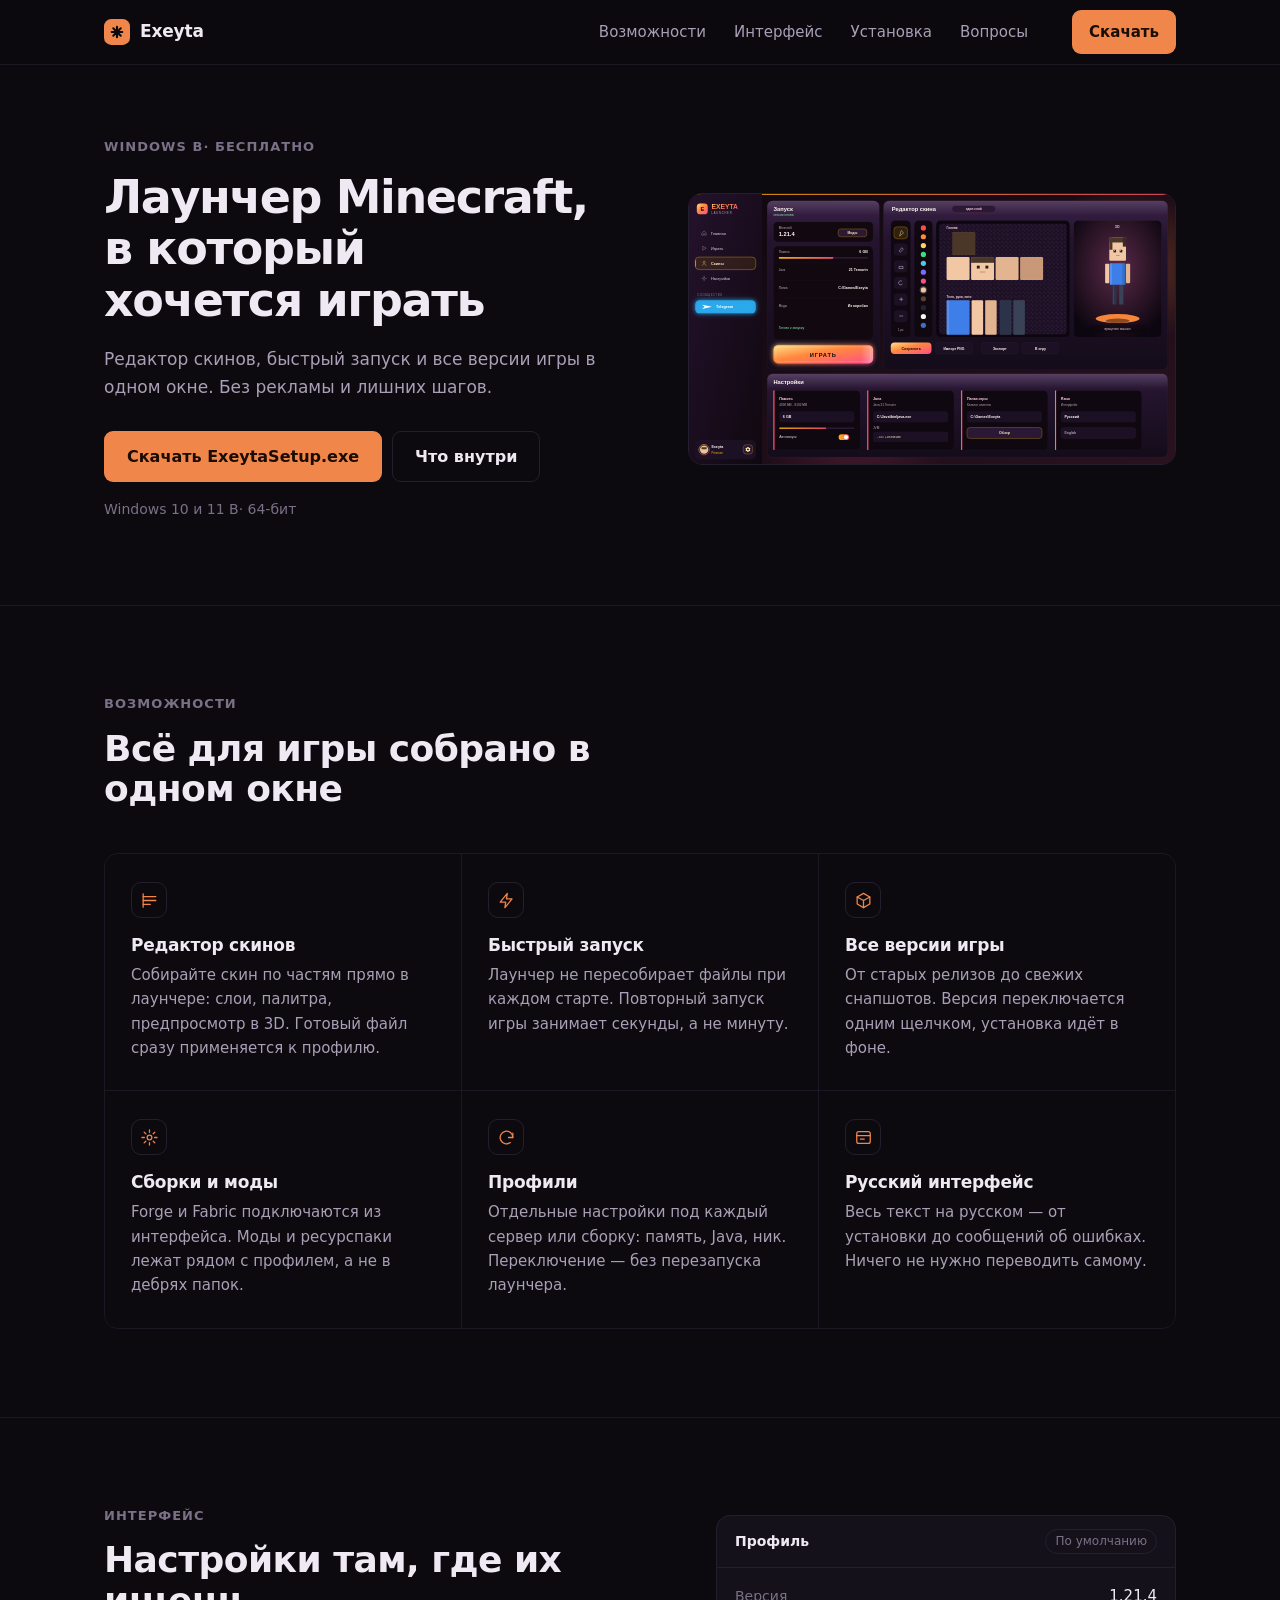
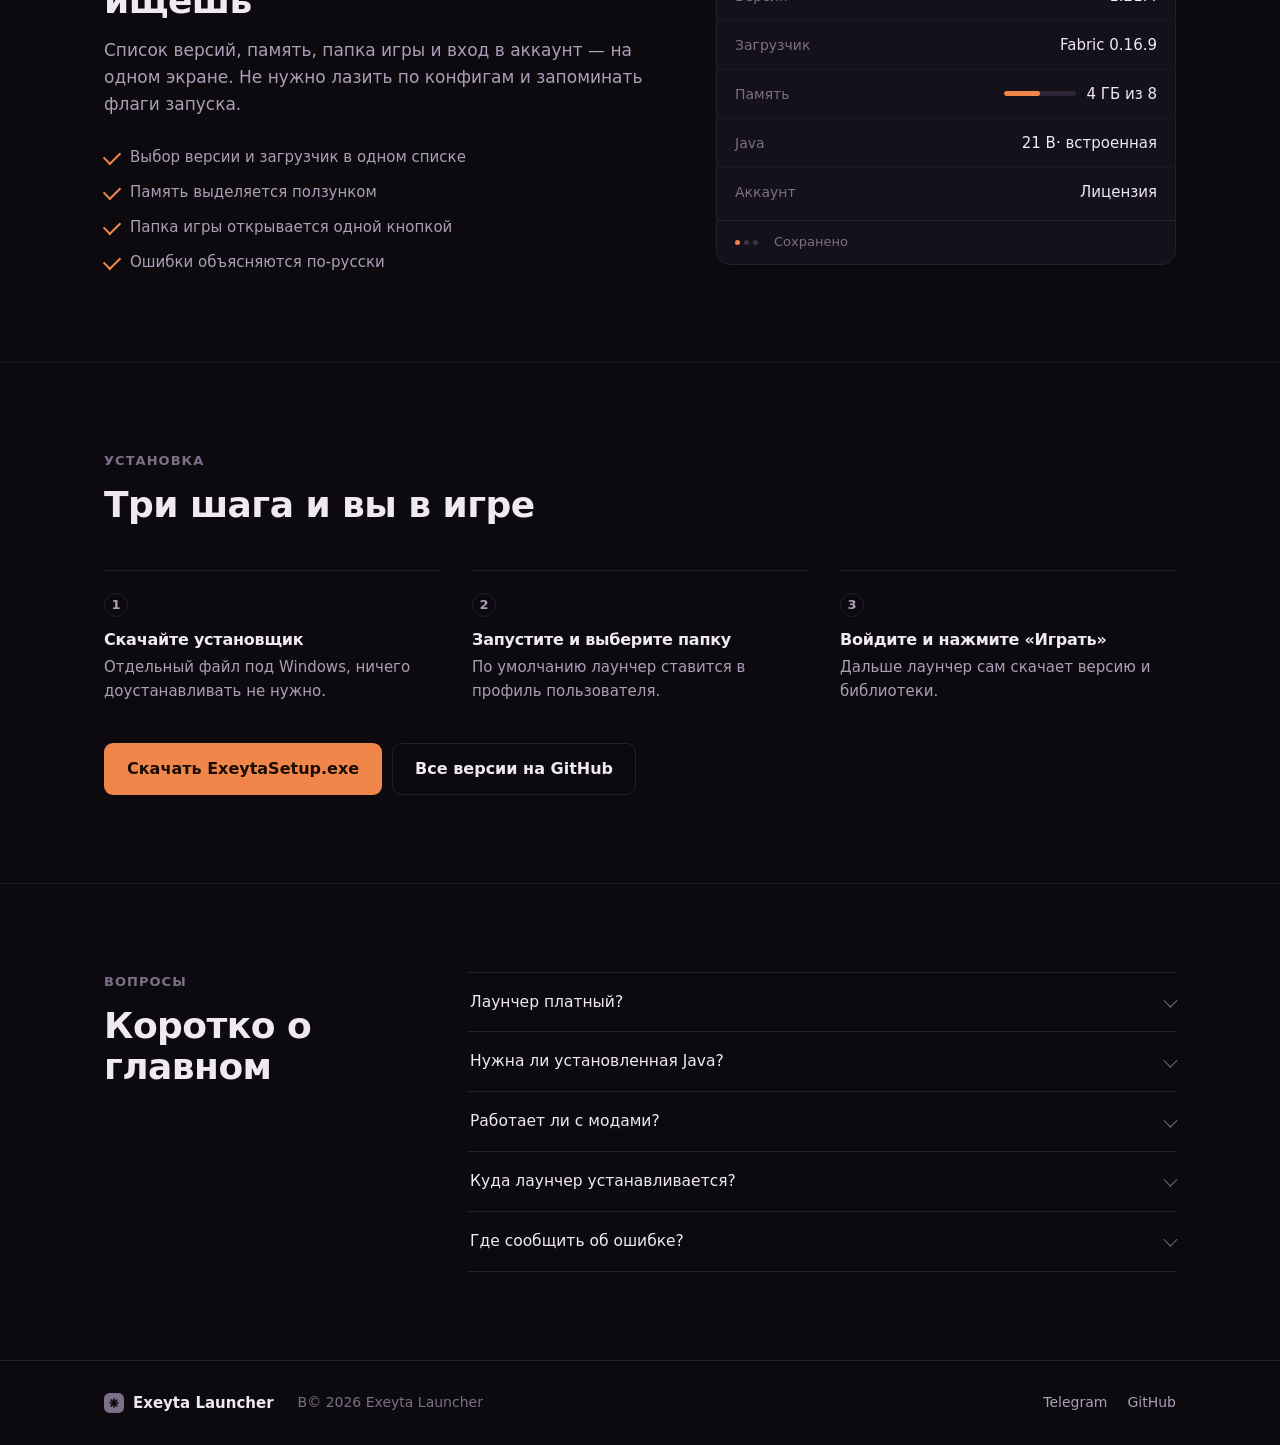
==== commit b57f6225: "fix mojibake in index.html Text outside the h1 had been double-encoded: UTF-8 bytes were read as CP1" ====
--- a/index.html
+++ b/index.html
@@ -3,13 +3,13 @@
 <head>
   <meta charset="UTF-8" />
   <meta name="viewport" content="width=device-width, initial-scale=1" />
-  <meta name="description" content="Exeyta Launcher вЂ” Р»Р°СѓРЅС‡РµСЂ Minecraft РґР»СЏ Windows СЃ СЂРµРґР°РєС‚РѕСЂРѕРј СЃРєРёРЅРѕРІ Рё Р±С‹СЃС‚СЂС‹Рј Р·Р°РїСѓСЃРєРѕРј РёРіСЂС‹." />
+  <meta name="description" content="Exeyta Launcher — лаунчер Minecraft для Windows с редактором скинов и быстрым запуском игры." />
   <meta name="theme-color" content="#0c0a0f" />
   <meta name="color-scheme" content="dark" />
   <meta name="google-site-verification" content="S-ZU_tJ8VzQIzb7MxBhyv6R2FcTEi8RpM3qHMCzHUAI" />
-  <meta name="keywords" content="Exeyta, Exeyta Launcher, Р»Р°СѓРЅС‡РµСЂ РјР°Р№РЅРєСЂР°С„С‚, СЃРєР°С‡Р°С‚СЊ Р»Р°СѓРЅС‡РµСЂ РјР°Р№РЅРєСЂР°С„С‚, СЂРµРґР°РєС‚РѕСЂ СЃРєРёРЅРѕРІ РјР°Р№РЅРєСЂР°С„С‚, Р±С‹СЃС‚СЂС‹Р№ Р·Р°РїСѓСЃРє РјР°Р№РЅРєСЂР°С„С‚, Р»Р°СѓРЅС‡РµСЂ РґР»СЏ РјР°Р№РЅРєСЂР°С„С‚Р°, Minecraft launcher" />
+  <meta name="keywords" content="Exeyta, Exeyta Launcher, лаунчер майнкрафт, скачать лаунчер майнкрафт, редактор скинов майнкрафт, быстрый запуск майнкрафт, лаунчер для майнкрафта, Minecraft launcher" />
   <meta name="author" content="Exeyta" />
-  <title>Exeyta Launcher вЂ” Р»Р°СѓРЅС‡РµСЂ Minecraft СЃ СЂРµРґР°РєС‚РѕСЂРѕРј СЃРєРёРЅРѕРІ</title>
+  <title>Exeyta Launcher — лаунчер Minecraft с редактором скинов</title>
   <link rel="canonical" href="https://exeyta.github.io/" />
   <link rel="icon" type="image/svg+xml" href="assets/favicon.svg" />
   <link rel="apple-touch-icon" href="assets/favicon.svg" />
@@ -17,8 +17,8 @@
   <link rel="alternate" href="https://exeyta.github.io/" hreflang="en" />
   <meta property="og:type" content="website" />
   <meta property="og:url" content="https://exeyta.github.io/" />
-  <meta property="og:title" content="Exeyta Launcher вЂ” Р»Р°СѓРЅС‡РµСЂ Minecraft СЃ СЂРµРґР°РєС‚РѕСЂРѕРј СЃРєРёРЅРѕРІ" />
-  <meta property="og:description" content="Р›Р°СѓРЅС‡РµСЂ Minecraft РґР»СЏ Windows СЃ СЂРµРґР°РєС‚РѕСЂРѕРј СЃРєРёРЅРѕРІ Рё Р±С‹СЃС‚СЂС‹Рј Р·Р°РїСѓСЃРєРѕРј." />
+  <meta property="og:title" content="Exeyta Launcher — лаунчер Minecraft с редактором скинов" />
+  <meta property="og:description" content="Лаунчер Minecraft для Windows с редактором скинов и быстрым запуском." />
   <meta property="og:site_name" content="Exeyta Launcher" />
   <meta property="og:locale" content="ru_RU" />
   <meta property="og:image" content="https://exeyta.github.io/assets/launcher-ui.svg" />
@@ -28,8 +28,8 @@
   <meta name="twitter:card" content="summary_large_image" />
   <meta name="twitter:site" content="@exeyta" />
   <meta name="twitter:creator" content="@exeyta" />
-  <meta name="twitter:title" content="Exeyta Launcher вЂ” Р»Р°СѓРЅС‡РµСЂ Minecraft" />
-  <meta name="twitter:description" content="Р›Р°СѓРЅС‡РµСЂ Minecraft СЃ СЂРµРґР°РєС‚РѕСЂРѕРј СЃРєРёРЅРѕРІ Рё Р±С‹СЃС‚СЂС‹Рј Р·Р°РїСѓСЃРєРѕРј." />
+  <meta name="twitter:title" content="Exeyta Launcher — лаунчер Minecraft" />
+  <meta name="twitter:description" content="Лаунчер Minecraft с редактором скинов и быстрым запуском." />
   <meta name="twitter:image" content="https://exeyta.github.io/assets/launcher-ui.svg" />
   <script type="application/ld+json">
     {
@@ -40,7 +40,7 @@
       "url": "https://exeyta.github.io/",
       "logo": { "@type": "ImageObject", "url": "https://exeyta.github.io/assets/favicon.svg" },
       "image": "https://exeyta.github.io/assets/launcher-ui.svg",
-      "description": "Р›Р°СѓРЅС‡РµСЂ Minecraft РґР»СЏ Windows СЃ СЂРµРґР°РєС‚РѕСЂРѕРј СЃРєРёРЅРѕРІ Рё Р±С‹СЃС‚СЂС‹Рј Р·Р°РїСѓСЃРєРѕРј.",
+      "description": "Лаунчер Minecraft для Windows с редактором скинов и быстрым запуском.",
       "applicationCategory": "GameApplication",
       "operatingSystem": "Windows",
       "offers": { "@type": "Offer", "price": "0", "priceCurrency": "USD", "availability": "https://schema.org/InStock" },
@@ -54,7 +54,7 @@
 
   <header class="site-header">
     <div class="wrap header-row">
-      <a class="logo" href="#top" aria-label="Exeyta Launcher, РЅР° РіР»Р°РІРЅСѓСЋ">
+      <a class="logo" href="#top" aria-label="Exeyta Launcher, на главную">
         <svg class="logo-mark" viewBox="0 0 32 32" aria-hidden="true">
           <rect width="32" height="32" rx="9" fill="currentColor" />
           <g stroke="#0c0a0f" stroke-width="2.6" stroke-linecap="round">
@@ -64,27 +64,27 @@
         <span>Exeyta</span>
       </a>
 
-      <nav class="nav" aria-label="Р Р°Р·РґРµР»С‹ СЃС‚СЂР°РЅРёС†С‹">
-        <a href="#features">Р’РѕР·РјРѕР¶РЅРѕСЃС‚Рё</a>
-        <a href="#screens">РРЅС‚РµСЂС„РµР№СЃ</a>
-        <a href="#install">РЈСЃС‚Р°РЅРѕРІРєР°</a>
-        <a href="#faq">Р’РѕРїСЂРѕСЃС‹</a>
+      <nav class="nav" aria-label="Разделы страницы">
+        <a href="#features">Возможности</a>
+        <a href="#screens">Интерфейс</a>
+        <a href="#install">Установка</a>
+        <a href="#faq">Вопросы</a>
       </nav>
 
       <div class="header-cta">
-        <a class="btn btn-primary" href="https://github.com/exeyta/exeyta-launcher/releases/latest/download/ExeytaSetup.exe">РЎРєР°С‡Р°С‚СЊ</a>
-        <button class="nav-toggle" type="button" id="nav-toggle" aria-expanded="false" aria-controls="nav-drawer" aria-label="РћС‚РєСЂС‹С‚СЊ РјРµРЅСЋ">
+        <a class="btn btn-primary" href="https://github.com/exeyta/exeyta-launcher/releases/latest/download/ExeytaSetup.exe">Скачать</a>
+        <button class="nav-toggle" type="button" id="nav-toggle" aria-expanded="false" aria-controls="nav-drawer" aria-label="Открыть меню">
           <span></span><span></span>
         </button>
       </div>
     </div>
 
     <div class="nav-drawer" id="nav-drawer" hidden>
-      <a href="#features">Р’РѕР·РјРѕР¶РЅРѕСЃС‚Рё</a>
-      <a href="#screens">РРЅС‚РµСЂС„РµР№СЃ</a>
-      <a href="#install">РЈСЃС‚Р°РЅРѕРІРєР°</a>
-      <a href="#faq">Р’РѕРїСЂРѕСЃС‹</a>
-      <a class="drawer-download" href="https://github.com/exeyta/exeyta-launcher/releases/latest/download/ExeytaSetup.exe">РЎРєР°С‡Р°С‚СЊ РґР»СЏ Windows</a>
+      <a href="#features">Возможности</a>
+      <a href="#screens">Интерфейс</a>
+      <a href="#install">Установка</a>
+      <a href="#faq">Вопросы</a>
+      <a class="drawer-download" href="https://github.com/exeyta/exeyta-launcher/releases/latest/download/ExeytaSetup.exe">Скачать для Windows</a>
     </div>
   </header>
 
@@ -92,23 +92,23 @@
     <section class="hero">
       <div class="wrap hero-grid">
         <div class="hero-copy">
-          <p class="eyebrow">Windows В· Р±РµСЃРїР»Р°С‚РЅРѕ</p>
+          <p class="eyebrow">Windows В· бесплатно</p>
           <h1>Лаунчер Minecraft, в который хочется играть</h1>
           <p class="lead">
-            Р РµРґР°РєС‚РѕСЂ СЃРєРёРЅРѕРІ, Р±С‹СЃС‚СЂС‹Р№ Р·Р°РїСѓСЃРє Рё РІСЃРµ РІРµСЂСЃРёРё РёРіСЂС‹ РІ РѕРґРЅРѕРј РѕРєРЅРµ.
-            Р‘РµР· СЂРµРєР»Р°РјС‹ Рё Р»РёС€РЅРёС… С€Р°РіРѕРІ.
+            Редактор скинов, быстрый запуск и все версии игры в одном окне.
+            Без рекламы и лишних шагов.
           </p>
           <div class="hero-actions">
             <a class="btn btn-primary btn-lg" href="https://github.com/exeyta/exeyta-launcher/releases/latest/download/ExeytaSetup.exe">
-              РЎРєР°С‡Р°С‚СЊ ExeytaSetup.exe
+              Скачать ExeytaSetup.exe
             </a>
-            <a class="btn btn-quiet btn-lg" href="#features">Р§С‚Рѕ РІРЅСѓС‚СЂРё</a>
+            <a class="btn btn-quiet btn-lg" href="#features">Что внутри</a>
           </div>
-          <p class="hero-note">Windows 10 Рё 11 В· 64-Р±РёС‚</p>
+          <p class="hero-note">Windows 10 и 11 В· 64-бит</p>
         </div>
 
         <figure class="hero-shot">
-          <img src="assets/launcher-ui.svg" width="1864" height="1036" alt="Р“Р»Р°РІРЅРѕРµ РѕРєРЅРѕ Exeyta Launcher СЃРѕ СЃРїРёСЃРєРѕРј РІРµСЂСЃРёР№ Рё СЂРµРґР°РєС‚РѕСЂРѕРј СЃРєРёРЅРѕРІ" />
+          <img src="assets/launcher-ui.svg" width="1864" height="1036" alt="Главное окно Exeyta Launcher со списком версий и редактором скинов" />
         </figure>
       </div>
     </section>
@@ -116,8 +116,8 @@
     <section class="section features" id="features">
       <div class="wrap">
         <header class="section-head">
-          <p class="eyebrow">Р’РѕР·РјРѕР¶РЅРѕСЃС‚Рё</p>
-          <h2>Р’СЃС‘ РґР»СЏ РёРіСЂС‹ СЃРѕР±СЂР°РЅРѕ РІ РѕРґРЅРѕРј РѕРєРЅРµ</h2>
+          <p class="eyebrow">Возможности</p>
+          <h2>Всё для игры собрано в одном окне</h2>
         </header>
 
         <div class="feature-grid">
@@ -128,8 +128,8 @@
                 <path d="M4 3.5v17" />
               </svg>
             </span>
-            <h3>Р РµРґР°РєС‚РѕСЂ СЃРєРёРЅРѕРІ</h3>
-            <p>РЎРѕР±РёСЂР°Р№С‚Рµ СЃРєРёРЅ РїРѕ С‡Р°СЃС‚СЏРј РїСЂСЏРјРѕ РІ Р»Р°СѓРЅС‡РµСЂРµ: СЃР»РѕРё, РїР°Р»РёС‚СЂР°, РїСЂРµРґРїСЂРѕСЃРјРѕС‚СЂ РІ 3D. Р“РѕС‚РѕРІС‹Р№ С„Р°Р№Р» СЃСЂР°Р·Сѓ РїСЂРёРјРµРЅСЏРµС‚СЃСЏ Рє РїСЂРѕС„РёР»СЋ.</p>
+            <h3>Редактор скинов</h3>
+            <p>Собирайте скин по частям прямо в лаунчере: слои, палитра, предпросмотр в 3D. Готовый файл сразу применяется к профилю.</p>
           </article>
 
           <article class="feature">
@@ -138,8 +138,8 @@
                 <path d="M13 3L4 14h7l-1 7 9-11h-7l1-7z" />
               </svg>
             </span>
-            <h3>Р‘С‹СЃС‚СЂС‹Р№ Р·Р°РїСѓСЃРє</h3>
-            <p>Р›Р°СѓРЅС‡РµСЂ РЅРµ РїРµСЂРµСЃРѕР±РёСЂР°РµС‚ С„Р°Р№Р»С‹ РїСЂРё РєР°Р¶РґРѕРј СЃС‚Р°СЂС‚Рµ. РџРѕРІС‚РѕСЂРЅС‹Р№ Р·Р°РїСѓСЃРє РёРіСЂС‹ Р·Р°РЅРёРјР°РµС‚ СЃРµРєСѓРЅРґС‹, Р° РЅРµ РјРёРЅСѓС‚Сѓ.</p>
+            <h3>Быстрый запуск</h3>
+            <p>Лаунчер не пересобирает файлы при каждом старте. Повторный запуск игры занимает секунды, а не минуту.</p>
           </article>
 
           <article class="feature">
@@ -149,8 +149,8 @@
                 <path d="M12 12l8-4.5M12 12v9M12 12L4 7.5" />
               </svg>
             </span>
-            <h3>Р’СЃРµ РІРµСЂСЃРёРё РёРіСЂС‹</h3>
-            <p>РћС‚ СЃС‚Р°СЂС‹С… СЂРµР»РёР·РѕРІ РґРѕ СЃРІРµР¶РёС… СЃРЅР°РїС€РѕС‚РѕРІ. Р’РµСЂСЃРёСЏ РїРµСЂРµРєР»СЋС‡Р°РµС‚СЃСЏ РѕРґРЅРёРј С‰РµР»С‡РєРѕРј, СѓСЃС‚Р°РЅРѕРІРєР° РёРґС‘С‚ РІ С„РѕРЅРµ.</p>
+            <h3>Все версии игры</h3>
+            <p>От старых релизов до свежих снапшотов. Версия переключается одним щелчком, установка идёт в фоне.</p>
           </article>
 
           <article class="feature">
@@ -160,8 +160,8 @@
                 <path d="M12 2.5v3M12 18.5v3M2.5 12h3M18.5 12h3M5.2 5.2l2.1 2.1M16.7 16.7l2.1 2.1M18.8 5.2l-2.1 2.1M7.3 16.7l-2.1 2.1" />
               </svg>
             </span>
-            <h3>РЎР±РѕСЂРєРё Рё РјРѕРґС‹</h3>
-            <p>Forge Рё Fabric РїРѕРґРєР»СЋС‡Р°СЋС‚СЃСЏ РёР· РёРЅС‚РµСЂС„РµР№СЃР°. РњРѕРґС‹ Рё СЂРµСЃСѓСЂСЃРїР°РєРё Р»РµР¶Р°С‚ СЂСЏРґРѕРј СЃ РїСЂРѕС„РёР»РµРј, Р° РЅРµ РІ РґРµР±СЂСЏС… РїР°РїРѕРє.</p>
+            <h3>Сборки и моды</h3>
+            <p>Forge и Fabric подключаются из интерфейса. Моды и ресурспаки лежат рядом с профилем, а не в дебрях папок.</p>
           </article>
 
           <article class="feature">
@@ -171,8 +171,8 @@
                 <path d="M20 6.5V12h-5.5" />
               </svg>
             </span>
-            <h3>РџСЂРѕС„РёР»Рё</h3>
-            <p>РћС‚РґРµР»СЊРЅС‹Рµ РЅР°СЃС‚СЂРѕР№РєРё РїРѕРґ РєР°Р¶РґС‹Р№ СЃРµСЂРІРµСЂ РёР»Рё СЃР±РѕСЂРєСѓ: РїР°РјСЏС‚СЊ, Java, РЅРёРє. РџРµСЂРµРєР»СЋС‡РµРЅРёРµ вЂ” Р±РµР· РїРµСЂРµР·Р°РїСѓСЃРєР° Р»Р°СѓРЅС‡РµСЂР°.</p>
+            <h3>Профили</h3>
+            <p>Отдельные настройки под каждый сервер или сборку: память, Java, ник. Переключение — без перезапуска лаунчера.</p>
           </article>
 
           <article class="feature">
@@ -182,8 +182,8 @@
                 <path d="M3.5 9.5h17M8 14h5" />
               </svg>
             </span>
-            <h3>Р СѓСЃСЃРєРёР№ РёРЅС‚РµСЂС„РµР№СЃ</h3>
-            <p>Р’РµСЃСЊ С‚РµРєСЃС‚ РЅР° СЂСѓСЃСЃРєРѕРј вЂ” РѕС‚ СѓСЃС‚Р°РЅРѕРІРєРё РґРѕ СЃРѕРѕР±С‰РµРЅРёР№ РѕР± РѕС€РёР±РєР°С…. РќРёС‡РµРіРѕ РЅРµ РЅСѓР¶РЅРѕ РїРµСЂРµРІРѕРґРёС‚СЊ СЃР°РјРѕРјСѓ.</p>
+            <h3>Русский интерфейс</h3>
+            <p>Весь текст на русском — от установки до сообщений об ошибках. Ничего не нужно переводить самому.</p>
           </article>
         </div>
       </div>
@@ -193,55 +193,55 @@
     <section class="section screens" id="screens">
       <div class="wrap screens-grid">
         <div class="screens-copy">
-          <p class="eyebrow">РРЅС‚РµСЂС„РµР№СЃ</p>
-          <h2>РќР°СЃС‚СЂРѕР№РєРё С‚Р°Рј, РіРґРµ РёС… РёС‰РµС€СЊ</h2>
+          <p class="eyebrow">Интерфейс</p>
+          <h2>Настройки там, где их ищешь</h2>
           <p class="lead">
-            РЎРїРёСЃРѕРє РІРµСЂСЃРёР№, РїР°РјСЏС‚СЊ, РїР°РїРєР° РёРіСЂС‹ Рё РІС…РѕРґ РІ Р°РєРєР°СѓРЅС‚ вЂ” РЅР° РѕРґРЅРѕРј СЌРєСЂР°РЅРµ.
-            РќРµ РЅСѓР¶РЅРѕ Р»Р°Р·РёС‚СЊ РїРѕ РєРѕРЅС„РёРіР°Рј Рё Р·Р°РїРѕРјРёРЅР°С‚СЊ С„Р»Р°РіРё Р·Р°РїСѓСЃРєР°.
+            Список версий, память, папка игры и вход в аккаунт — на одном экране.
+            Не нужно лазить по конфигам и запоминать флаги запуска.
           </p>
           <ul class="check-list">
-            <li>Р’С‹Р±РѕСЂ РІРµСЂСЃРёРё Рё Р·Р°РіСЂСѓР·С‡РёРє РІ РѕРґРЅРѕРј СЃРїРёСЃРєРµ</li>
-            <li>РџР°РјСЏС‚СЊ РІС‹РґРµР»СЏРµС‚СЃСЏ РїРѕР»Р·СѓРЅРєРѕРј</li>
-            <li>РџР°РїРєР° РёРіСЂС‹ РѕС‚РєСЂС‹РІР°РµС‚СЃСЏ РѕРґРЅРѕР№ РєРЅРѕРїРєРѕР№</li>
-            <li>РћС€РёР±РєРё РѕР±СЉСЏСЃРЅСЏСЋС‚СЃСЏ РїРѕ-СЂСѓСЃСЃРєРё</li>
+            <li>Выбор версии и загрузчик в одном списке</li>
+            <li>Память выделяется ползунком</li>
+            <li>Папка игры открывается одной кнопкой</li>
+            <li>Ошибки объясняются по-русски</li>
           </ul>
         </div>
 
-        <div class="settings-card" role="img" aria-label="РџСЂРёРјРµСЂ СЌРєСЂР°РЅР° РЅР°СЃС‚СЂРѕРµРє РїСЂРѕС„РёР»СЏ: РІРµСЂСЃРёСЏ 1.21.4, Р·Р°РіСЂСѓР·С‡РёРє Fabric, 4 Р“Р‘ РїР°РјСЏС‚Рё">
+        <div class="settings-card" role="img" aria-label="Пример экрана настроек профиля: версия 1.21.4, загрузчик Fabric, 4 ГБ памяти">
           <div class="settings-head">
-            <span>РџСЂРѕС„РёР»СЊ</span>
-            <span class="settings-tag">РџРѕ СѓРјРѕР»С‡Р°РЅРёСЋ</span>
+            <span>Профиль</span>
+            <span class="settings-tag">По умолчанию</span>
           </div>
 
           <dl class="settings-rows">
             <div class="settings-row">
-              <dt>Р’РµСЂСЃРёСЏ</dt>
+              <dt>Версия</dt>
               <dd>1.21.4</dd>
             </div>
             <div class="settings-row">
-              <dt>Р—Р°РіСЂСѓР·С‡РёРє</dt>
+              <dt>Загрузчик</dt>
               <dd>Fabric 0.16.9</dd>
             </div>
             <div class="settings-row">
-              <dt>РџР°РјСЏС‚СЊ</dt>
+              <dt>Память</dt>
               <dd>
                 <span class="meter" aria-hidden="true"><i style="width: 50%"></i></span>
-                4 Р“Р‘ РёР· 8
+                4 ГБ из 8
               </dd>
             </div>
             <div class="settings-row">
               <dt>Java</dt>
-              <dd>21 В· РІСЃС‚СЂРѕРµРЅРЅР°СЏ</dd>
-            </div>
-            <div class="settings-row">
-              <dt>РђРєРєР°СѓРЅС‚</dt>
-              <dd>Р›РёС†РµРЅР·РёСЏ</dd>
+              <dd>21 В· встроенная</dd>
+            </div>
+            <div class="settings-row">
+              <dt>Аккаунт</dt>
+              <dd>Лицензия</dd>
             </div>
           </dl>
 
           <div class="settings-foot">
             <span class="dots" aria-hidden="true"><i></i><i></i><i></i></span>
-            <span>РЎРѕС…СЂР°РЅРµРЅРѕ</span>
+            <span>Сохранено</span>
           </div>
         </div>
       </div>
@@ -250,34 +250,34 @@
     <section class="section install" id="install">
       <div class="wrap">
         <header class="section-head">
-          <p class="eyebrow">РЈСЃС‚Р°РЅРѕРІРєР°</p>
-          <h2>РўСЂРё С€Р°РіР° Рё РІС‹ РІ РёРіСЂРµ</h2>
+          <p class="eyebrow">Установка</p>
+          <h2>Три шага и вы в игре</h2>
         </header>
 
         <ol class="steps">
           <li>
             <span class="step-num">1</span>
-            <h3>РЎРєР°С‡Р°Р№С‚Рµ СѓСЃС‚Р°РЅРѕРІС‰РёРє</h3>
-            <p>РћС‚РґРµР»СЊРЅС‹Р№ С„Р°Р№Р» РїРѕРґ Windows, РЅРёС‡РµРіРѕ РґРѕСѓСЃС‚Р°РЅР°РІР»РёРІР°С‚СЊ РЅРµ РЅСѓР¶РЅРѕ.</p>
+            <h3>Скачайте установщик</h3>
+            <p>Отдельный файл под Windows, ничего доустанавливать не нужно.</p>
           </li>
           <li>
             <span class="step-num">2</span>
-            <h3>Р—Р°РїСѓСЃС‚РёС‚Рµ Рё РІС‹Р±РµСЂРёС‚Рµ РїР°РїРєСѓ</h3>
-            <p>РџРѕ СѓРјРѕР»С‡Р°РЅРёСЋ Р»Р°СѓРЅС‡РµСЂ СЃС‚Р°РІРёС‚СЃСЏ РІ РїСЂРѕС„РёР»СЊ РїРѕР»СЊР·РѕРІР°С‚РµР»СЏ.</p>
+            <h3>Запустите и выберите папку</h3>
+            <p>По умолчанию лаунчер ставится в профиль пользователя.</p>
           </li>
           <li>
             <span class="step-num">3</span>
-            <h3>Р’РѕР№РґРёС‚Рµ Рё РЅР°Р¶РјРёС‚Рµ В«РРіСЂР°С‚СЊВ»</h3>
-            <p>Р”Р°Р»СЊС€Рµ Р»Р°СѓРЅС‡РµСЂ СЃР°Рј СЃРєР°С‡Р°РµС‚ РІРµСЂСЃРёСЋ Рё Р±РёР±Р»РёРѕС‚РµРєРё.</p>
+            <h3>Войдите и нажмите «Играть»</h3>
+            <p>Дальше лаунчер сам скачает версию и библиотеки.</p>
           </li>
         </ol>
 
         <div class="install-cta">
           <a class="btn btn-primary btn-lg" href="https://github.com/exeyta/exeyta-launcher/releases/latest/download/ExeytaSetup.exe">
-            РЎРєР°С‡Р°С‚СЊ ExeytaSetup.exe
+            Скачать ExeytaSetup.exe
           </a>
           <a class="btn btn-quiet btn-lg" href="https://github.com/exeyta/exeyta-launcher/releases" target="_blank" rel="noopener noreferrer">
-            Р’СЃРµ РІРµСЂСЃРёРё РЅР° GitHub
+            Все версии на GitHub
           </a>
         </div>
       </div>
@@ -287,30 +287,30 @@
     <section class="section faq" id="faq">
       <div class="wrap faq-grid">
         <header class="section-head faq-head">
-          <p class="eyebrow">Р’РѕРїСЂРѕСЃС‹</p>
-          <h2>РљРѕСЂРѕС‚РєРѕ Рѕ РіР»Р°РІРЅРѕРј</h2>
+          <p class="eyebrow">Вопросы</p>
+          <h2>Коротко о главном</h2>
         </header>
 
         <div class="faq-list">
           <details>
-            <summary>Р›Р°СѓРЅС‡РµСЂ РїР»Р°С‚РЅС‹Р№?</summary>
-            <p>РќРµС‚. РЎРєР°С‡РёРІР°РЅРёРµ Рё РёСЃРїРѕР»СЊР·РѕРІР°РЅРёРµ Р±РµСЃРїР»Р°С‚РЅС‹, Р°РєРєР°СѓРЅС‚ Microsoft РёР»Рё Mojang РЅСѓР¶РµРЅ С‚РѕР»СЊРєРѕ РґР»СЏ РІС…РѕРґР° РІ РёРіСЂСѓ.</p>
-          </details>
-          <details>
-            <summary>РќСѓР¶РЅР° Р»Рё СѓСЃС‚Р°РЅРѕРІР»РµРЅРЅР°СЏ Java?</summary>
-            <p>РќРµС‚, Р»Р°СѓРЅС‡РµСЂ РёСЃРїРѕР»СЊР·СѓРµС‚ РІСЃС‚СЂРѕРµРЅРЅСѓСЋ СЃСЂРµРґСѓ РІС‹РїРѕР»РЅРµРЅРёСЏ. РЎРІРѕСЋ Java РјРѕР¶РЅРѕ СѓРєР°Р·Р°С‚СЊ РІ РЅР°СЃС‚СЂРѕР№РєР°С… РїСЂРѕС„РёР»СЏ.</p>
-          </details>
-          <details>
-            <summary>Р Р°Р±РѕС‚Р°РµС‚ Р»Рё СЃ РјРѕРґР°РјРё?</summary>
-            <p>Р”Р°. Forge Рё Fabric РїРѕРґРєР»СЋС‡Р°СЋС‚СЃСЏ РёР· РёРЅС‚РµСЂС„РµР№СЃР°, РјРѕРґС‹ РєР»Р°РґСѓС‚СЃСЏ РІ РїР°РїРєСѓ РІС‹Р±СЂР°РЅРЅРѕРіРѕ РїСЂРѕС„РёР»СЏ.</p>
-          </details>
-          <details>
-            <summary>РљСѓРґР° Р»Р°СѓРЅС‡РµСЂ СѓСЃС‚Р°РЅР°РІР»РёРІР°РµС‚СЃСЏ?</summary>
-            <p>РџРѕ СѓРјРѕР»С‡Р°РЅРёСЋ РІ РїСЂРѕС„РёР»СЊ РїРѕР»СЊР·РѕРІР°С‚РµР»СЏ, РЅРѕ РїР°РїРєСѓ РјРѕР¶РЅРѕ РІС‹Р±СЂР°С‚СЊ РІСЂСѓС‡РЅСѓСЋ РїСЂРё СѓСЃС‚Р°РЅРѕРІРєРµ.</p>
-          </details>
-          <details>
-            <summary>Р“РґРµ СЃРѕРѕР±С‰РёС‚СЊ РѕР± РѕС€РёР±РєРµ?</summary>
-            <p>Р’ <a href="https://github.com/exeyta/exeyta-launcher/issues" target="_blank" rel="noopener noreferrer">issues РЅР° GitHub</a> РёР»Рё РІ <a href="https://t.me/exeyta" target="_blank" rel="noopener noreferrer">Telegram</a>.</p>
+            <summary>Лаунчер платный?</summary>
+            <p>Нет. Скачивание и использование бесплатны, аккаунт Microsoft или Mojang нужен только для входа в игру.</p>
+          </details>
+          <details>
+            <summary>Нужна ли установленная Java?</summary>
+            <p>Нет, лаунчер использует встроенную среду выполнения. Свою Java можно указать в настройках профиля.</p>
+          </details>
+          <details>
+            <summary>Работает ли с модами?</summary>
+            <p>Да. Forge и Fabric подключаются из интерфейса, моды кладутся в папку выбранного профиля.</p>
+          </details>
+          <details>
+            <summary>Куда лаунчер устанавливается?</summary>
+            <p>По умолчанию в профиль пользователя, но папку можно выбрать вручную при установке.</p>
+          </details>
+          <details>
+            <summary>Где сообщить об ошибке?</summary>
+            <p>В <a href="https://github.com/exeyta/exeyta-launcher/issues" target="_blank" rel="noopener noreferrer">issues на GitHub</a> или в <a href="https://t.me/exeyta" target="_blank" rel="noopener noreferrer">Telegram</a>.</p>
           </details>
         </div>
       </div>
@@ -329,7 +329,7 @@
         <span>Exeyta Launcher</span>
       </div>
       <p class="footer-copy">В© <span id="year">2026</span> Exeyta Launcher</p>
-      <nav class="footer-links" aria-label="РЎСЃС‹Р»РєРё РїСЂРѕРµРєС‚Р°">
+      <nav class="footer-links" aria-label="Ссылки проекта">
         <a href="https://t.me/exeyta" target="_blank" rel="noopener noreferrer">Telegram</a>
         <a href="https://github.com/exeyta/exeyta-launcher" target="_blank" rel="noopener noreferrer">GitHub</a>
       </nav>
@@ -338,12 +338,12 @@
 
   <div class="easter" id="easter" hidden>
     <div class="easter-box" role="dialog" aria-modal="true" aria-labelledby="easter-title">
-      <button class="easter-close" type="button" data-easter-close aria-label="Р—Р°РєСЂС‹С‚СЊ">
+      <button class="easter-close" type="button" data-easter-close aria-label="Закрыть">
         <svg viewBox="0 0 24 24" fill="none" stroke="currentColor" stroke-width="1.8" stroke-linecap="round" aria-hidden="true"><path d="M6 6l12 12M18 6L6 18" /></svg>
       </button>
-      <h2 class="visually-hidden" id="easter-title">РџР°СЃС…Р°Р»РєР°</h2>
+      <h2 class="visually-hidden" id="easter-title">Пасхалка</h2>
       <p class="easter-digits">67</p>
-      <p class="easter-text">РџРѕРєР°Р¶РёС‚Рµ СЌС‚РѕС‚ СЌРєСЂР°РЅ РІ С‡Р°С‚Рµ <a href="https://t.me/ouroptions" target="_blank" rel="noopener noreferrer">@ouroptions</a></p>
+      <p class="easter-text">Покажите этот экран в чате <a href="https://t.me/ouroptions" target="_blank" rel="noopener noreferrer">@ouroptions</a></p>
     </div>
   </div>
 
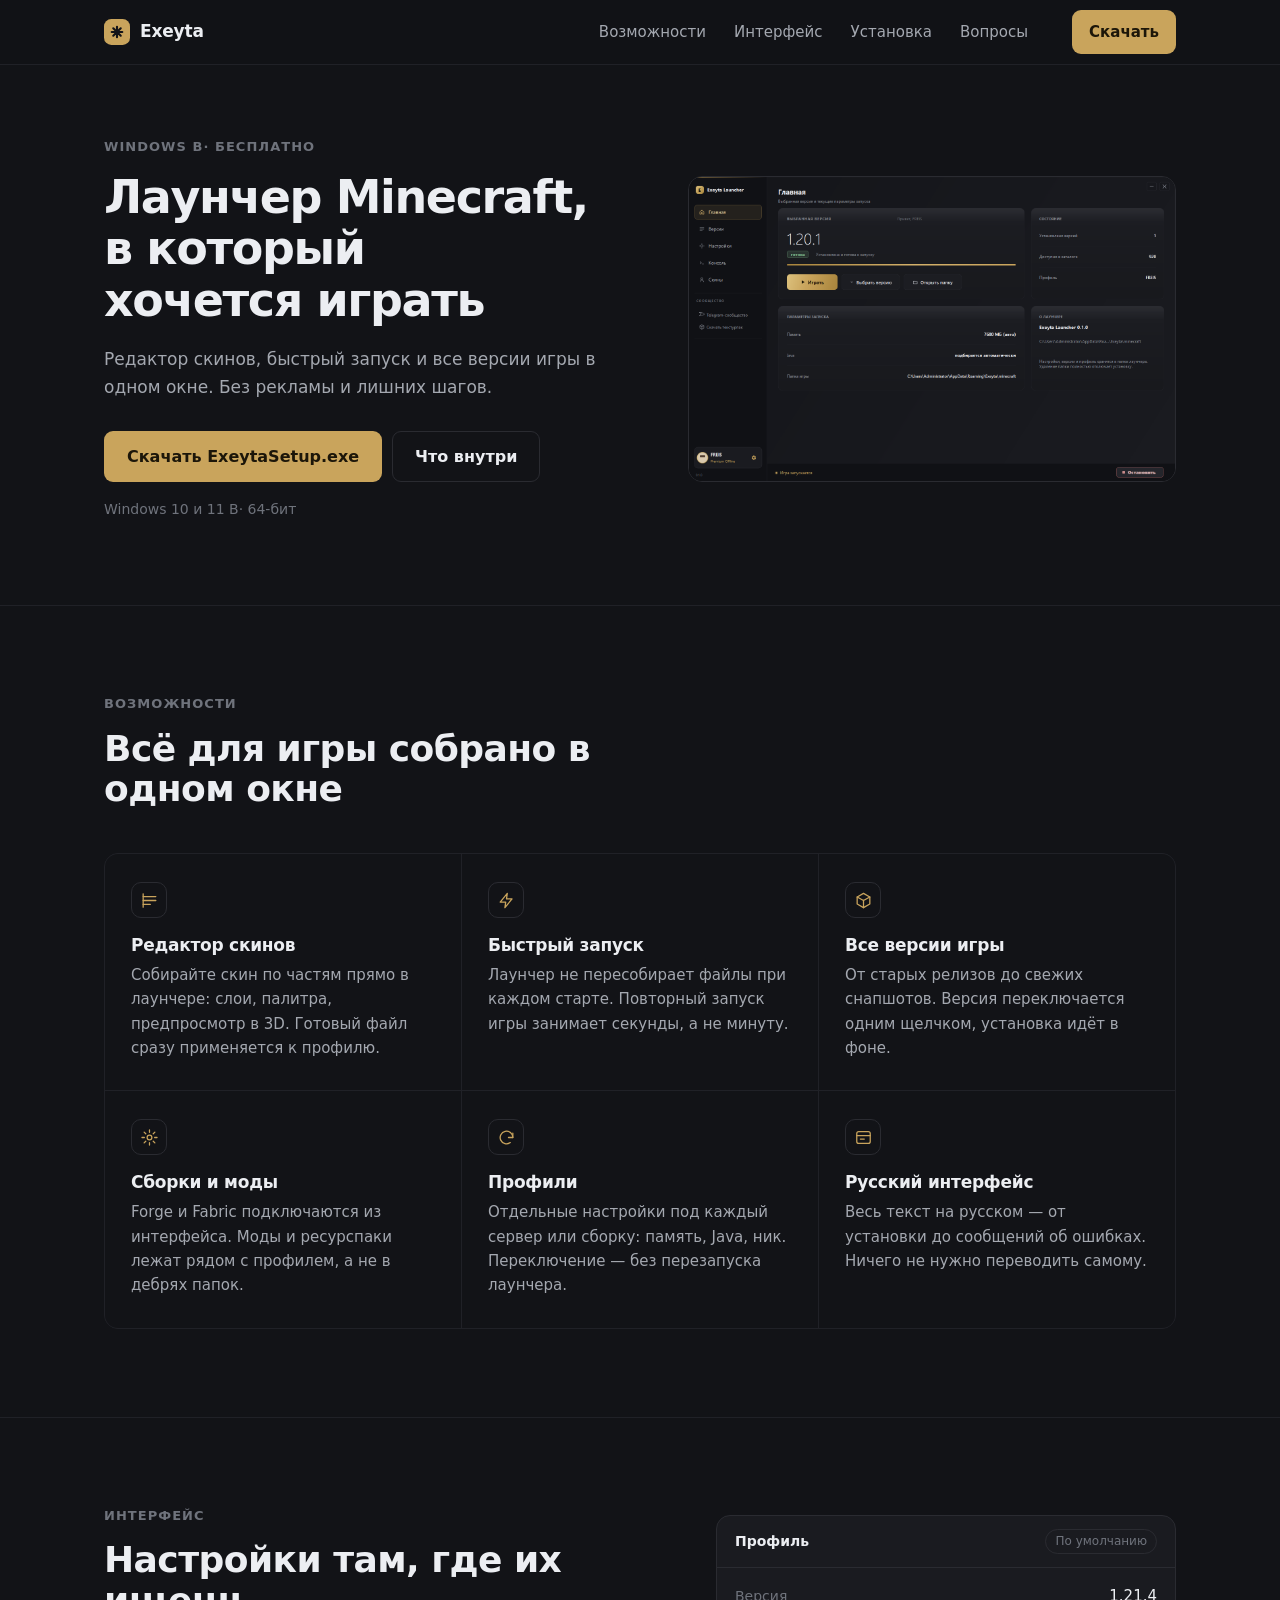
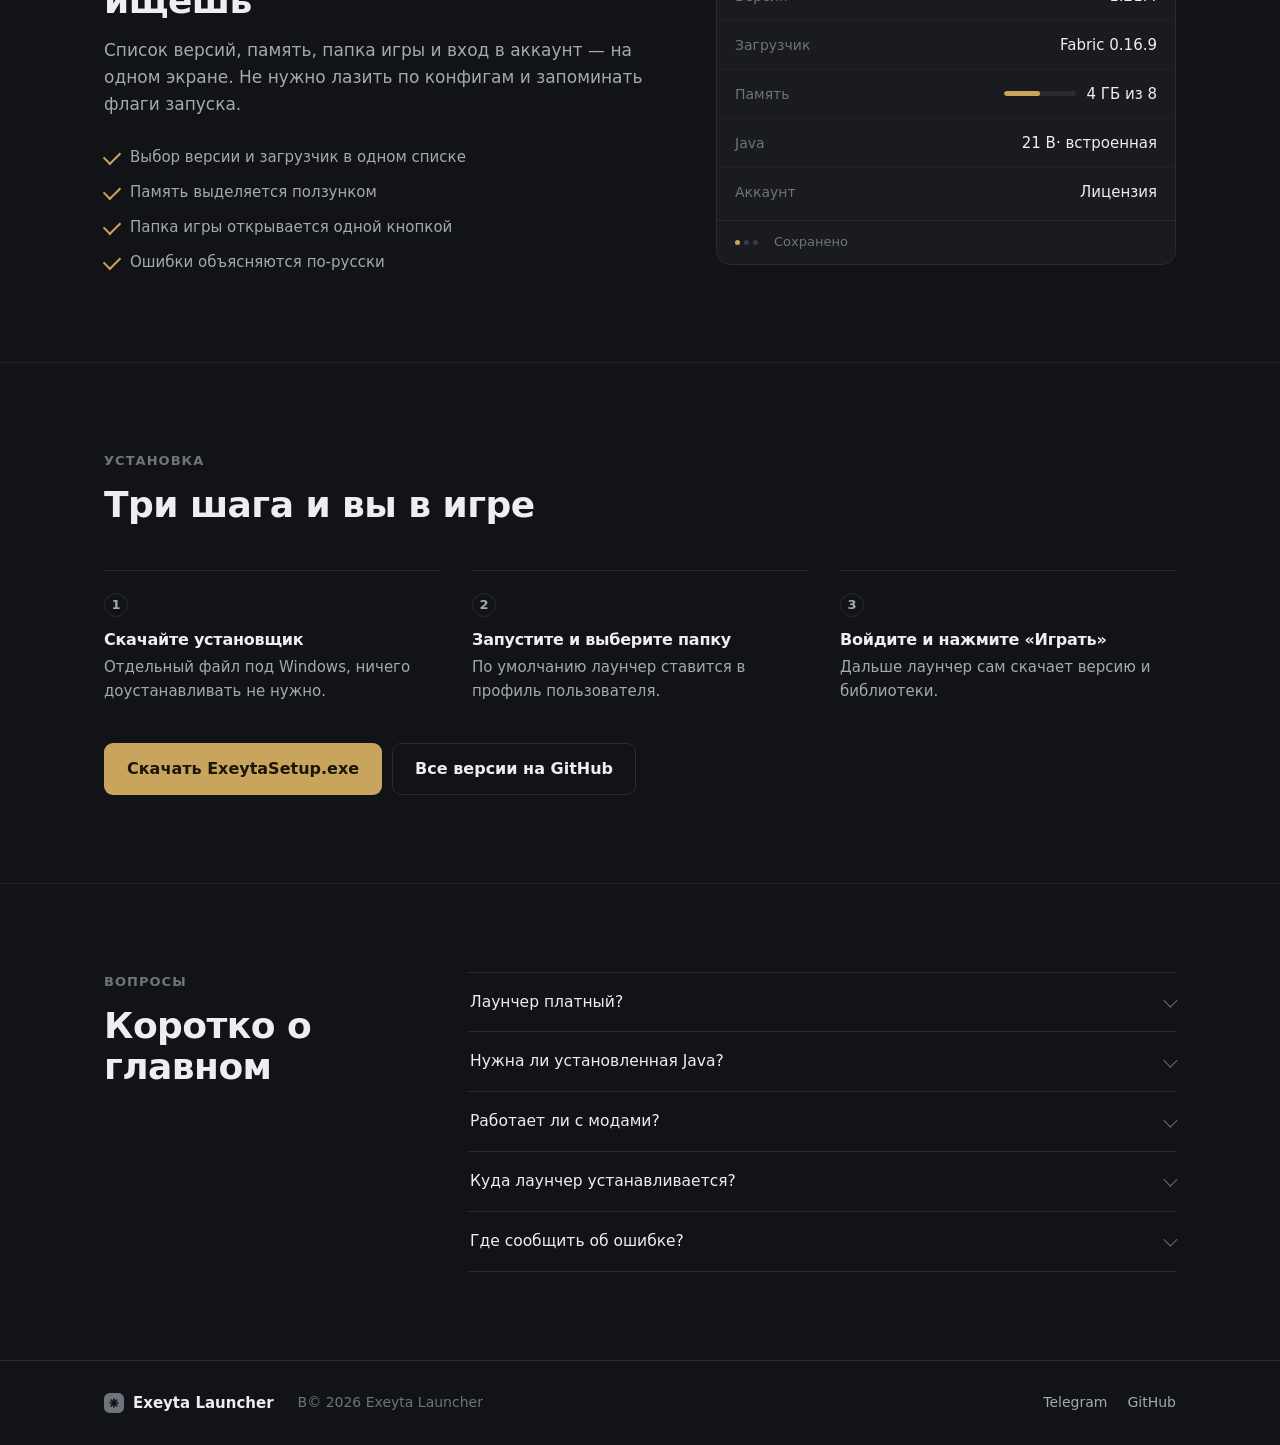
==== commit d2643b6f: "Сайт: новая палитра лаунчера (графит + приглушённое золото) и превью интерфейса" ====
--- a/index.html
+++ b/index.html
@@ -4,7 +4,7 @@
   <meta charset="UTF-8" />
   <meta name="viewport" content="width=device-width, initial-scale=1" />
   <meta name="description" content="Exeyta Launcher — лаунчер Minecraft для Windows с редактором скинов и быстрым запуском игры." />
-  <meta name="theme-color" content="#0c0a0f" />
+  <meta name="theme-color" content="#121317" />
   <meta name="color-scheme" content="dark" />
   <meta name="google-site-verification" content="S-ZU_tJ8VzQIzb7MxBhyv6R2FcTEi8RpM3qHMCzHUAI" />
   <meta name="keywords" content="Exeyta, Exeyta Launcher, лаунчер майнкрафт, скачать лаунчер майнкрафт, редактор скинов майнкрафт, быстрый запуск майнкрафт, лаунчер для майнкрафта, Minecraft launcher" />
@@ -21,7 +21,7 @@
   <meta property="og:description" content="Лаунчер Minecraft для Windows с редактором скинов и быстрым запуском." />
   <meta property="og:site_name" content="Exeyta Launcher" />
   <meta property="og:locale" content="ru_RU" />
-  <meta property="og:image" content="https://exeyta.github.io/assets/launcher-ui.svg" />
+  <meta property="og:image" content="https://exeyta.github.io/assets/launcher-ui.png" />
   <meta property="og:image:width" content="1200" />
   <meta property="og:image:height" content="630" />
   <meta property="og:image:type" content="image/svg+xml" />
@@ -30,7 +30,7 @@
   <meta name="twitter:creator" content="@exeyta" />
   <meta name="twitter:title" content="Exeyta Launcher — лаунчер Minecraft" />
   <meta name="twitter:description" content="Лаунчер Minecraft с редактором скинов и быстрым запуском." />
-  <meta name="twitter:image" content="https://exeyta.github.io/assets/launcher-ui.svg" />
+  <meta name="twitter:image" content="https://exeyta.github.io/assets/launcher-ui.png" />
   <script type="application/ld+json">
     {
       "@context": "https://schema.org",
@@ -39,7 +39,7 @@
       "alternateName": "Exeyta",
       "url": "https://exeyta.github.io/",
       "logo": { "@type": "ImageObject", "url": "https://exeyta.github.io/assets/favicon.svg" },
-      "image": "https://exeyta.github.io/assets/launcher-ui.svg",
+      "image": "https://exeyta.github.io/assets/launcher-ui.png",
       "description": "Лаунчер Minecraft для Windows с редактором скинов и быстрым запуском.",
       "applicationCategory": "GameApplication",
       "operatingSystem": "Windows",
@@ -57,7 +57,7 @@
       <a class="logo" href="#top" aria-label="Exeyta Launcher, на главную">
         <svg class="logo-mark" viewBox="0 0 32 32" aria-hidden="true">
           <rect width="32" height="32" rx="9" fill="currentColor" />
-          <g stroke="#0c0a0f" stroke-width="2.6" stroke-linecap="round">
+          <g stroke="#121317" stroke-width="2.6" stroke-linecap="round">
             <path d="M16 9.5v13M9.5 16h13M11.4 11.4l9.2 9.2M20.6 11.4l-9.2 9.2" />
           </g>
         </svg>
@@ -108,7 +108,7 @@
         </div>
 
         <figure class="hero-shot">
-          <img src="assets/launcher-ui.svg" width="1864" height="1036" alt="Главное окно Exeyta Launcher со списком версий и редактором скинов" />
+          <img src="assets/launcher-ui.png" width="1440" height="900" alt="Главное окно Exeyta Launcher: выбранная версия, состояние профиля и параметры запуска" />
         </figure>
       </div>
     </section>
@@ -322,7 +322,7 @@
       <div class="footer-brand">
         <svg class="logo-mark" viewBox="0 0 32 32" aria-hidden="true">
           <rect width="32" height="32" rx="9" fill="currentColor" />
-          <g stroke="#0c0a0f" stroke-width="2.6" stroke-linecap="round">
+          <g stroke="#121317" stroke-width="2.6" stroke-linecap="round">
             <path d="M16 9.5v13M9.5 16h13M11.4 11.4l9.2 9.2M20.6 11.4l-9.2 9.2" />
           </g>
         </svg>
--- a/style.css
+++ b/style.css
@@ -1,13 +1,13 @@
 :root {
-  --bg: #0c0a0f;
-  --bg-raise: #14111a;
-  --bg-sunk: #08070b;
-  --line: #241f2e;
-  --line-soft: #1b1723;
-  --text: #efe9f4;
-  --text-soft: #a99fb6;
-  --text-faint: #7a7087;
-  --accent: #f0864a;
+  --bg: #121317;
+  --bg-raise: #1a1b20;
+  --bg-sunk: #0e0f12;
+  --line: #2a2b31;
+  --line-soft: #202127;
+  --text: #eceef2;
+  --text-soft: #a4a8b0;
+  --text-faint: #6f737c;
+  --accent: #c9a45c;
   --radius: 14px;
   --radius-sm: 9px;
   --wrap: 1120px;
@@ -63,7 +63,7 @@
   position: sticky;
   top: 0;
   z-index: 40;
-  background: rgba(12, 10, 15, 0.88);
+  background: rgba(18, 19, 23, 0.88);
   backdrop-filter: blur(10px);
   border-bottom: 1px solid var(--line-soft);
 }
@@ -176,10 +176,10 @@
 
 .btn-primary {
   background: var(--accent);
-  color: #1a0d04;
-}
-
-.btn-primary:hover { background: #f79a63; }
+  color: #1c1609;
+}
+
+.btn-primary:hover { background: #d8b56e; }
 
 .btn-quiet {
   background: transparent;
@@ -187,7 +187,7 @@
   color: var(--text);
 }
 
-.btn-quiet:hover { border-color: #3a3247; background: var(--bg-raise); }
+.btn-quiet:hover { border-color: #3a3b43; background: var(--bg-raise); }
 
 .btn-lg { padding: 12px 22px; font-size: 1rem; }
 
@@ -411,7 +411,7 @@
   width: 72px;
   height: 5px;
   border-radius: 3px;
-  background: #2a2436;
+  background: #2a2b31;
   overflow: hidden;
 }
 
@@ -436,7 +436,7 @@
   width: 5px;
   height: 5px;
   border-radius: 50%;
-  background: #3a3247;
+  background: #3a3b43;
 }
 
 .dots i:first-child { background: var(--accent); }
@@ -582,7 +582,7 @@
   align-items: center;
   justify-content: center;
   padding: 24px;
-  background: rgba(6, 5, 9, 0.82);
+  background: rgba(10, 11, 13, 0.82);
   backdrop-filter: blur(6px);
 }
 
